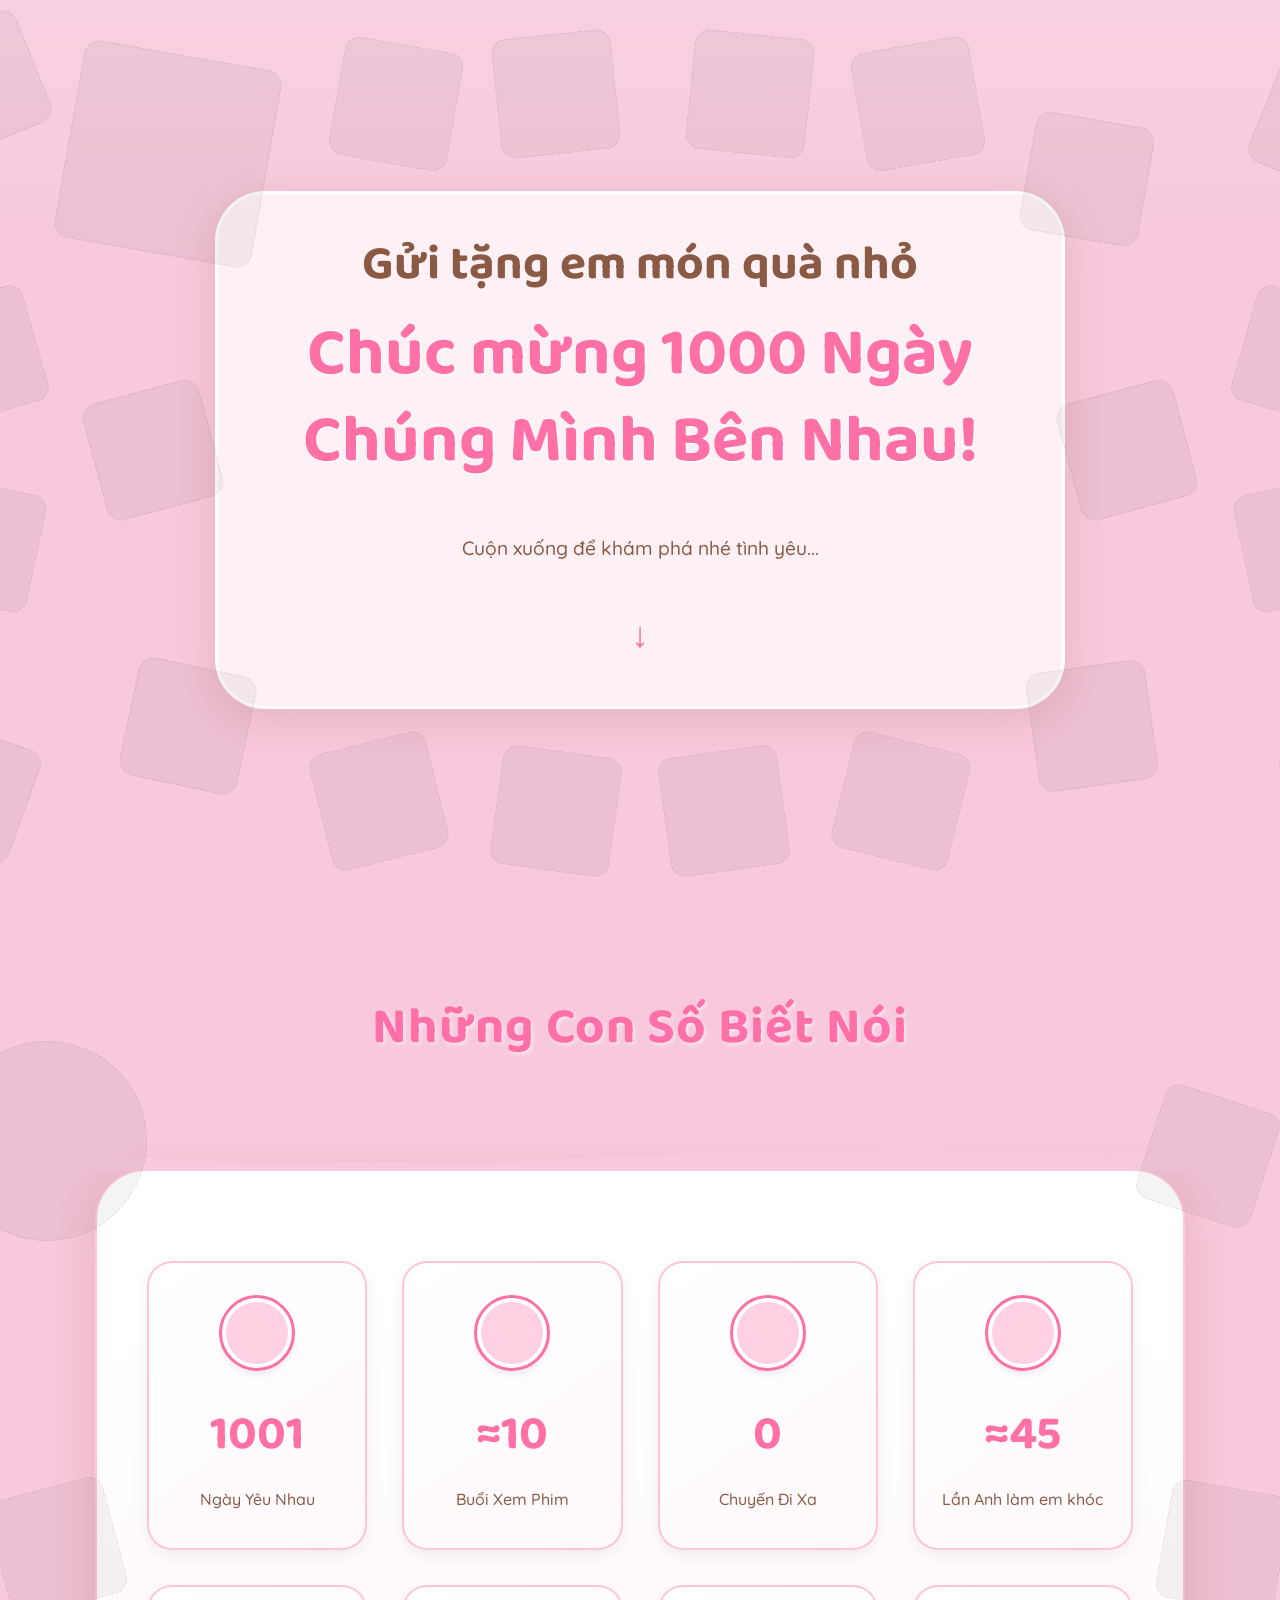
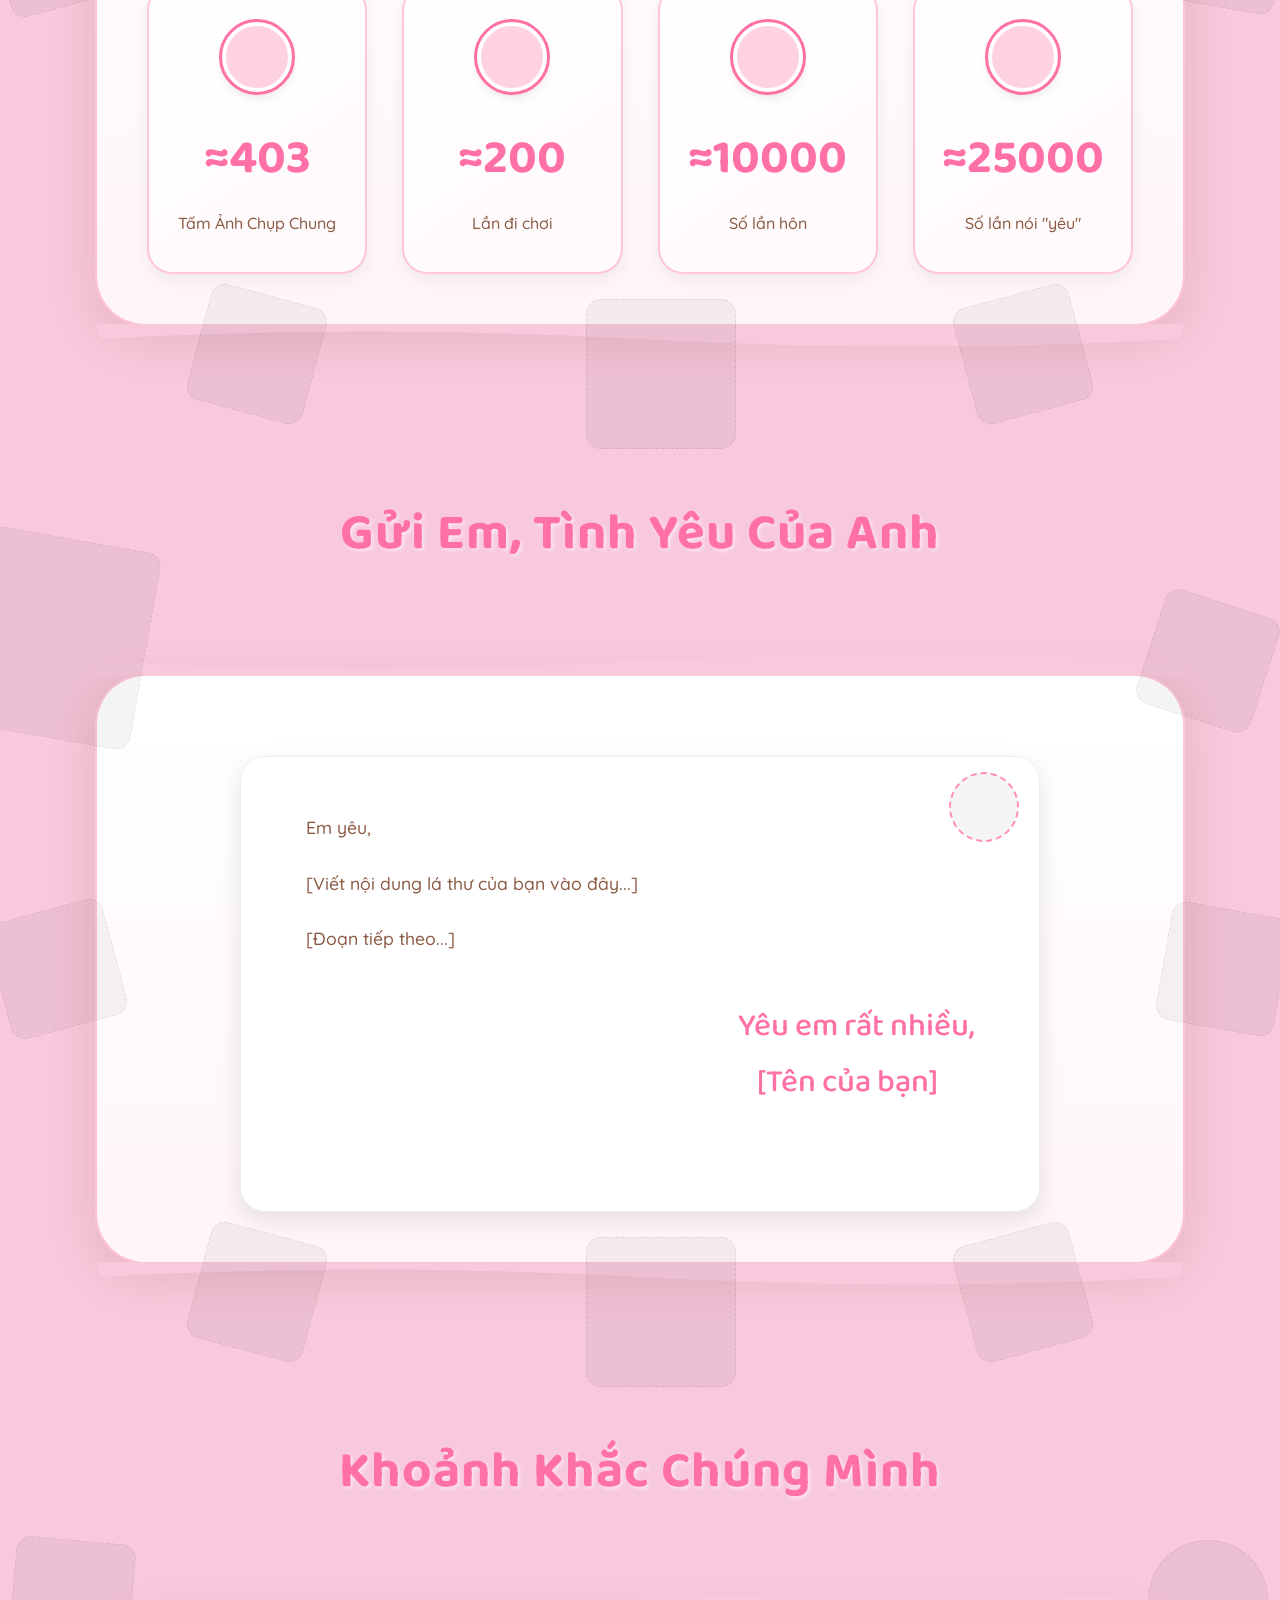
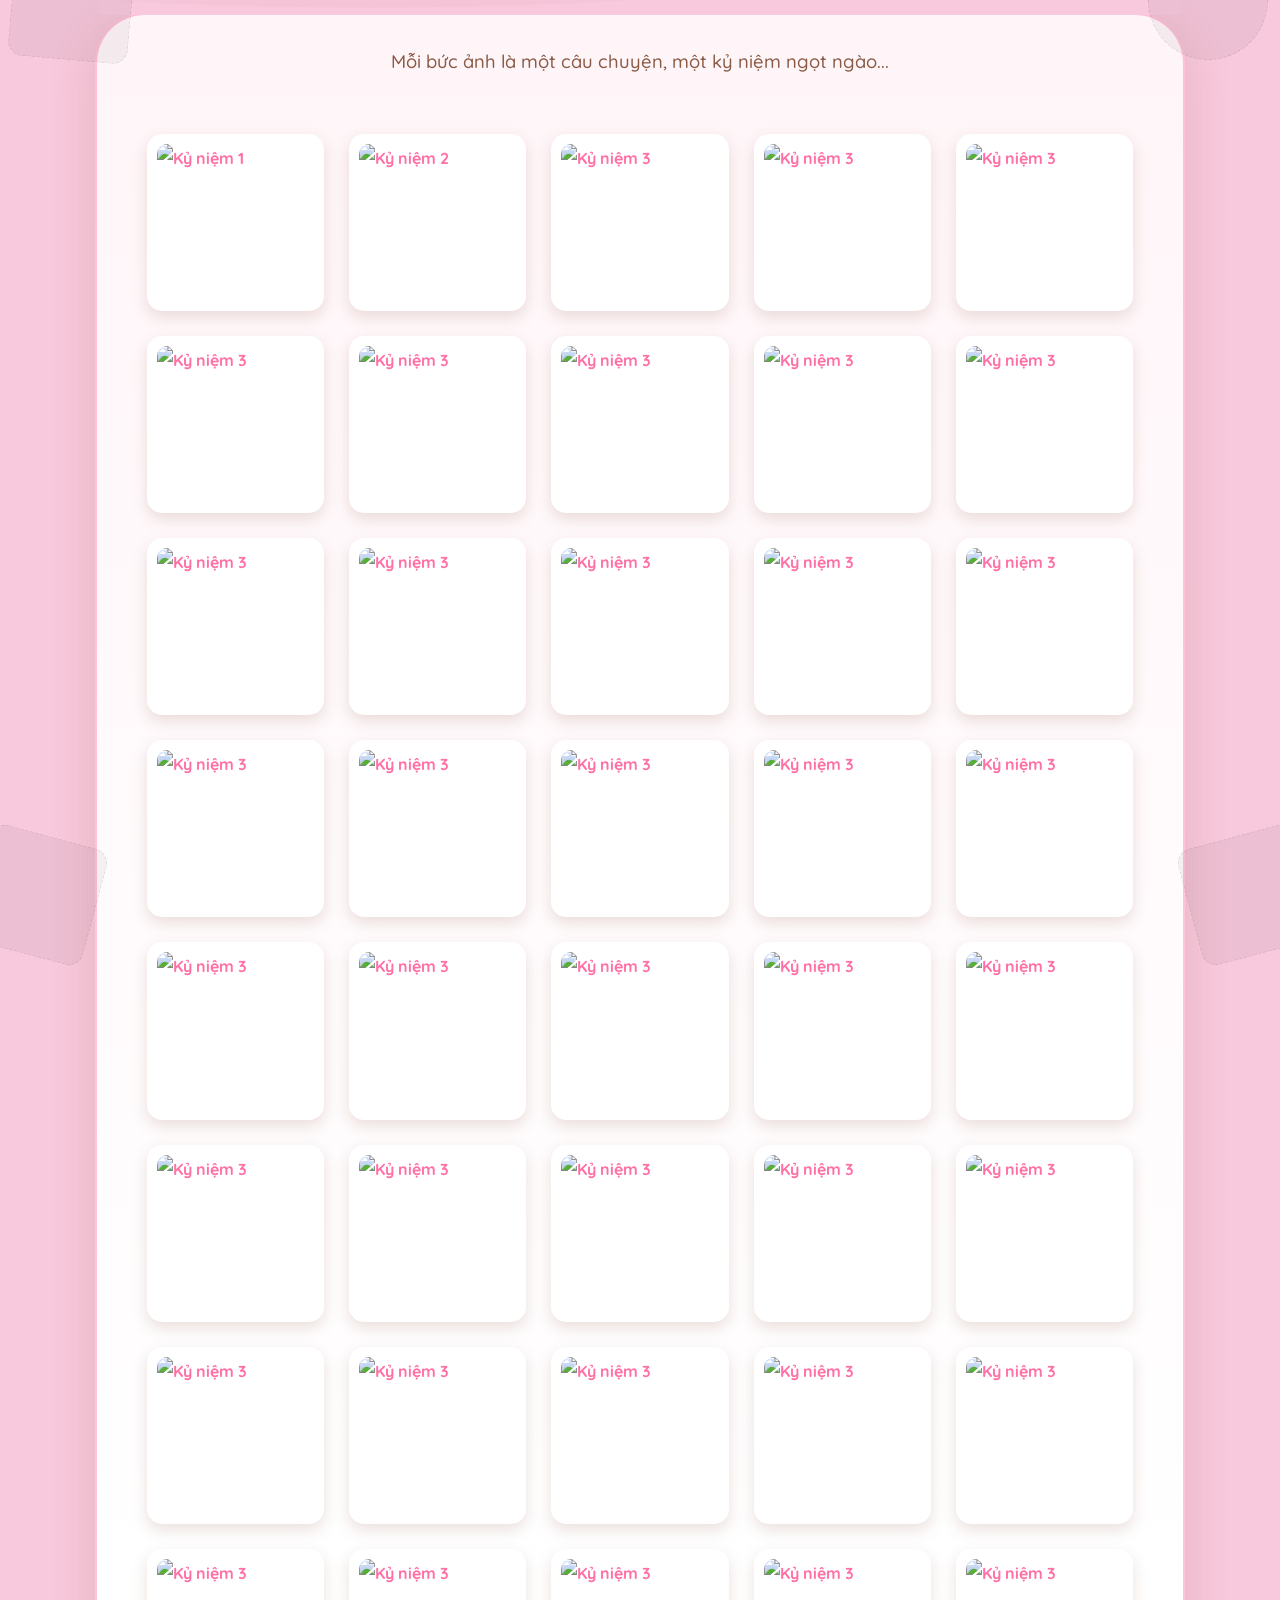
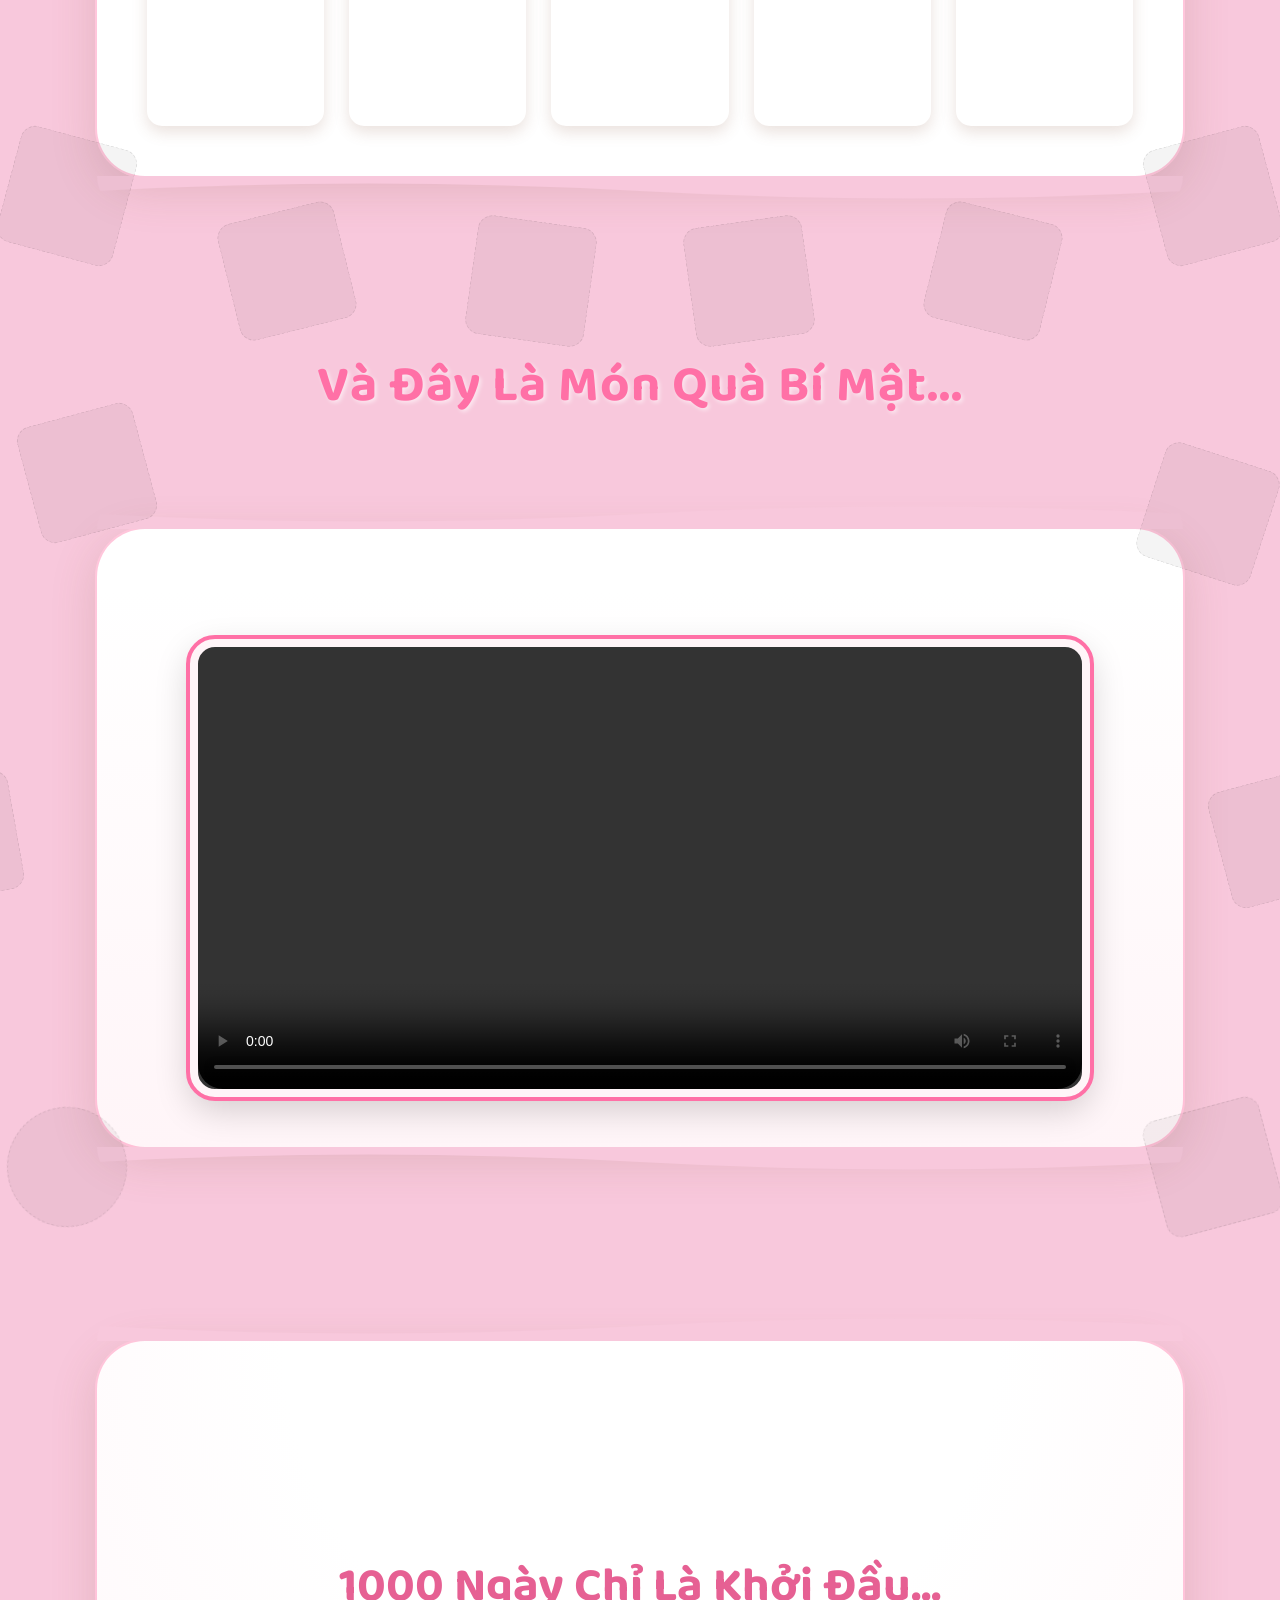
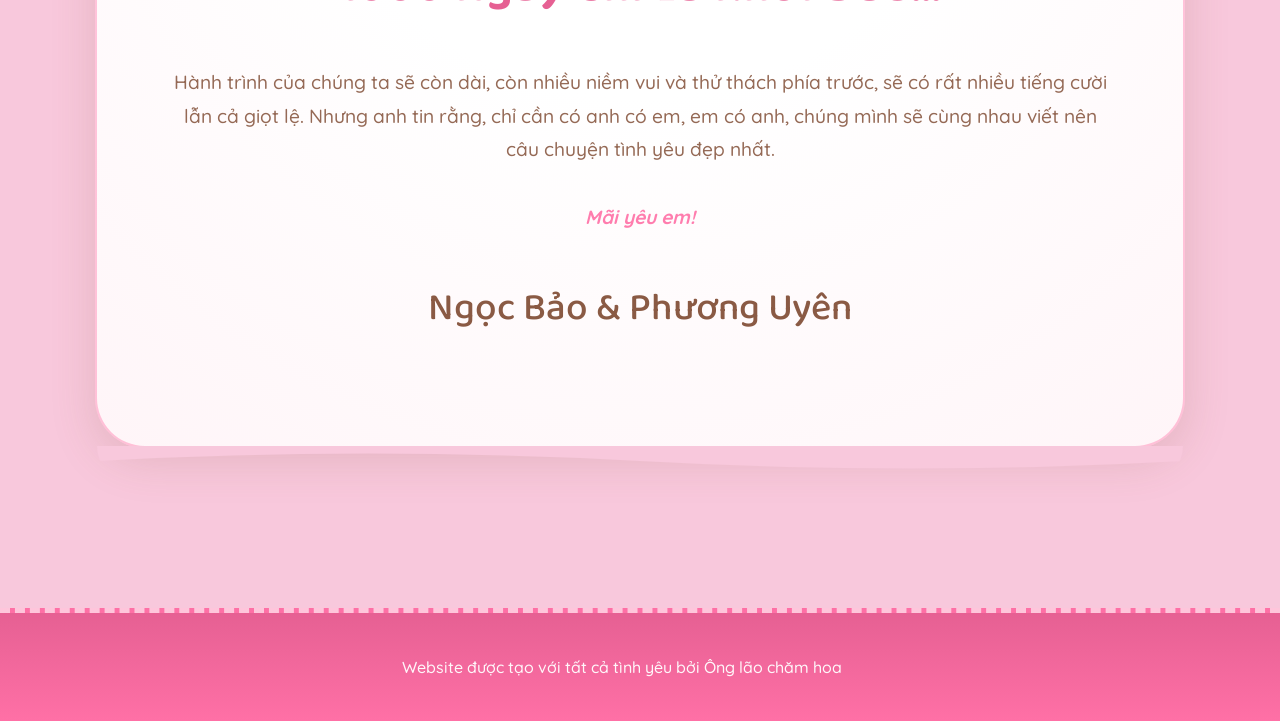
==== main.html @ 775f040a "Initial commit: Add project files for 1000-day website" ====
<!DOCTYPE html>
<html lang="vi">
<head>
    <meta charset="UTF-8">
    <meta name="viewport" content="width=device-width, initial-scale=1.0">
    <meta name="description" content="Hành trình 1000 ngày yêu thương của chúng mình. Những khoảnh khắc đáng nhớ nhất.">
    <title>Hành Trình 1000 Ngày Yêu ❤️ [Tên bạn] & [Tên người yêu]</title> <!-- Thay tên vào -->

    <!-- Link CSS của bạn -->
    <link rel="stylesheet" href="css/style.css">

    <!-- === Thư viện CSS (Giữ nguyên) === -->
    <link href="https://unpkg.com/aos@2.3.1/dist/aos.css" rel="stylesheet">
    <link href="https://cdnjs.cloudflare.com/ajax/libs/lightbox2/2.11.4/css/lightbox.min.css" rel="stylesheet" />
    <!-- Font Awesome nếu cần -->
    <!-- <link rel="stylesheet" href="https://cdnjs.cloudflare.com/ajax/libs/font-awesome/6.5.1/css/all.min.css" /> -->

</head>
<body class="main-content-page"> <!-- Bỏ valentine-theme nếu không dùng nữa -->

    <!-- ===== Section 1: Màn Chào Đón / Hero ===== -->
    <section id="hero" class="hero-section">
        <!-- Không cần .section-content-wrapper ở đây vì hero có style riêng -->
        <div class="container hero-content" data-aos="zoom-in" data-aos-duration="1000">
            <!-- GIỮ NGUYÊN CÁC ẢNH TRANG TRÍ BAN ĐẦU CHO HERO -->
            <div class="deco-item size-lg pos-top-left"></div>     <!-- Ảnh Chiikawa lớn bay (Đã có) -->
            <div class="deco-item size-md pos-top-right"></div>    <!-- Ảnh Hachiware nhỏ vẫy tay (Đã có) -->
            <div class="deco-item size-md pos-bottom-right"></div> <!-- Ảnh Chiikawa nhỏ (Đã có) -->
            <div class="deco-item size-md pos-bottom-left"></div>  <!-- Ảnh Usagi nhỏ (Đã có) -->
            <div class="deco-item size-md pos-mid-left"></div> 
            <div class="deco-item size-md pos-mid-right"></div>     <!-- Ảnh Chiikawa ăn bánh mì (Đã có) -->
             <!-- Bạn có thể thêm cả pos-mid-right nếu muốn ở đây -->
             <!-- <div class="deco-item size-md pos-mid-right"></div> -->

            <!-- *** BỔ SUNG ĐỦ 16 VỊ TRÍ MỚI (`pos-outer-*`) CHO HERO *** -->
            <div class="deco-item size-md pos-outer-tl"></div>
            <div class="deco-item size-md pos-outer-tr"></div>
            <div class="deco-item size-md pos-outer-bl"></div>
            <div class="deco-item size-md pos-outer-br"></div>
            <div class="deco-item size-md pos-outer-top-l"></div>
            <div class="deco-item size-md pos-outer-top-cl"></div>
            <div class="deco-item size-md pos-outer-top-cr"></div>
            <div class="deco-item size-md pos-outer-top-r"></div>
            <div class="deco-item size-md pos-outer-bottom-l"></div>
            <div class="deco-item size-md pos-outer-bottom-cl"></div>
            <div class="deco-item size-md pos-outer-bottom-cr"></div>
            <div class="deco-item size-md pos-outer-bottom-r"></div>
            <div class="deco-item size-md pos-outer-left-t"></div>
            <div class="deco-item size-md pos-outer-left-b"></div>
            <div class="deco-item size-md pos-outer-right-t"></div>
            <div class="deco-item size-md pos-outer-right-b"></div>
            <!-- *** KẾT THÚC BỔ SUNG CHO HERO *** -->

            <!-- Nội dung Hero -->
            <h1 data-aos="fade-down" data-aos-delay="200">Gửi tặng em món quà nhỏ</h1>
            <h2 data-aos="fade-up" data-aos-delay="400">Chúc mừng 1000 Ngày Chúng Mình Bên Nhau!</h2>
            <p data-aos="fade-up" data-aos-delay="600">Cuộn xuống để khám phá nhé tình yêu...</p>
            <div class="scroll-down-indicator" data-aos="fade-up" data-aos-delay="800">
                <span>↓</span>
            </div>
        </div>
    </section>

    <!-- ===== Section 2: Những Con Số Biết Nói ===== -->
    <section id="stats" class="stats-section">
        <div class="container">
            <!-- Tiêu đề section -->
            <h2 class="section-title" data-aos="fade-up">Những Con Số Biết Nói</h2>
            <!-- Wrapper cho nội dung và trang trí -->
            <div class="section-content-wrapper wavy-border-top wavy-border-bottom"> <!-- Thêm viền sóng nếu muốn -->
                <!-- GIỮ NGUYÊN ẢNH TRANG TRÍ BAN ĐẦU CHO STATS -->
                <div class="deco-item size-lg pos-top-left"></div>     <!-- Hachiware tròn (Đã có) -->
                <div class="deco-item size-md pos-top-right"></div>    <!-- Chiikawa trái tim (Đã có) -->
                <div class="deco-item size-md pos-bottom-right"></div> <!-- Momonga (Đã có) -->
                <div class="deco-item size-md pos-bottom-left"></div>  <!-- Usagi Ya-ha (Đã có) -->
                <div class="deco-item size-md pos-mid-right"></div>    <!-- Kurimanjuu (Đã có) -->
                <div class="deco-item size-md pos-mid-left"></div>    <!-- Kurimanjuu (Đã có) -->
                <!-- Bạn có thể thêm cả pos-mid-left nếu muốn ở đây -->
                <!-- <div class="deco-item size-md pos-mid-left"></div> -->

                <!-- BỔ SUNG VỊ TRÍ ĐẶC BIỆT CHO STATS (Như cũ) -->
         
                <div class="deco-item size-md pos-bottom-centerish"></div> <!-- Vị trí giữa cạnh dưới -->
                <!-- KẾT THÚC BỔ SUNG CHO STATS -->

                <!-- Nội dung Grid -->
                <div class="stats-grid">
                    <div class="stat-item" data-aos="zoom-in-up" data-aos-delay="100">
                        <div class="stat-icon"></div> <!-- Thay bằng ảnh icon -->
                        <div class="stat-number" data-target="1000">1001</div>
                        <div class="stat-label">Ngày Yêu Nhau</div>
                    </div>
                    <div class="stat-item" data-aos="zoom-in-up" data-aos-delay="150">
                         <div class="stat-icon"></div>
                        <div class="stat-number" data-target="[Số]">≈10</div>
                        <div class="stat-label">Buổi Xem Phim</div>
                    </div>
                    <div class="stat-item" data-aos="zoom-in-up" data-aos-delay="200">
                         <div class="stat-icon"></div>
                        <div class="stat-number" data-target="[Số]">0</div>
                        <div class="stat-label">Chuyến Đi Xa</div>
                    </div>
                     <div class="stat-item" data-aos="zoom-in-up" data-aos-delay="250">
                         <div class="stat-icon"></div>
                        <div class="stat-number" data-target="[Số]">≈45</div>
                        <div class="stat-label">Lần Anh làm em khóc</div>
                    </div>
                     <div class="stat-item" data-aos="zoom-in-up" data-aos-delay="300">
                         <div class="stat-icon"></div>
                        <div class="stat-number" data-target="[Số]">≈403</div>
                        <div class="stat-label">Tấm Ảnh Chụp Chung</div>
                    </div>
                     <div class="stat-item" data-aos="zoom-in-up" data-aos-delay="350">
                         <div class="stat-icon"></div>
                        <div class="stat-number" data-target="[Số]">≈200</div>
                        <div class="stat-label">Lần đi chơi</div>
                    </div>
                    <div class="stat-item" data-aos="zoom-in-up" data-aos-delay="350">
                        <div class="stat-icon"></div>
                       <div class="stat-number" data-target="[Số]">≈10000</div>
                       <div class="stat-label">Số lần hôn</div>
                   </div>

                   <div class="stat-item" data-aos="zoom-in-up" data-aos-delay="350">
                    <div class="stat-icon"></div>
                   <div class="stat-number" data-target="[Số]">≈25000</div>
                   <div class="stat-label">Số lần nói "yêu"</div>
               </div>
                </div>
            </div>
        </div>
    </section>

    <!-- ===== Section 3: Lá Thư Tình Yêu ===== -->
    <section id="letter" class="letter-section">
         <div class="container">
             <h2 class="section-title" data-aos="fade-up">Gửi Em, Tình Yêu Của Anh</h2>
             <!-- Wrapper cho nội dung thư -->
             <div class="section-content-wrapper wavy-border-top wavy-border-bottom"> <!-- Thêm viền sóng -->
                 <!-- GIỮ NGUYÊN ẢNH TRANG TRÍ BAN ĐẦU CHO LETTER -->
                 <div class="deco-item size-lg pos-top-left"></div>     <!-- Chiikawa cầm thư (Đã có) -->
                 <div class="deco-item size-md pos-top-right"></div>    <!-- Bút chì màu (Đã có) -->
                 <div class="deco-item size-md pos-bottom-right"></div> <!-- Hachiware suy nghĩ (Đã có) -->
                 <div class="deco-item size-md pos-bottom-left"></div>  <!-- Hoa (Đã có) -->

                 <!-- BỔ SUNG VỊ TRÍ ĐẶC BIỆT CHO LETTER (Như cũ) -->
                 <div class="deco-item size-md pos-mid-left"></div>      <!-- Vị trí giữa cạnh trái -->
                 <div class="deco-item size-md pos-mid-right"></div>     <!-- Vị trí giữa cạnh phải -->
                 <div class="deco-item size-md pos-bottom-centerish"></div> <!-- Vị trí giữa cạnh dưới -->
                 <!-- KẾT THÚC BỔ SUNG CHO LETTER -->

                 <!-- Nội dung thư -->
                 <article class="letter-content" data-aos="fade-up" data-aos-delay="200">
                    <!-- Tem thư -->
                    <div class="deco-item size-md deco-letter-stamp"></div> <!-- (Đã có) -->

                    <p>Em yêu,</p>
                    <p>[Viết nội dung lá thư của bạn vào đây...]</p>
                    <p>[Đoạn tiếp theo...]</p>
                    <p class="signature">Yêu em rất nhiều,<br>
                        [Tên của bạn] <span class="letter-signature-heart"></span> <!-- Trái tim nhỏ thay emoji (Đã có) -->
                    </p>
                </article>
            </div>
        </div>
    </section>

    <!-- ===== Section 4: Khoảnh Khắc Chúng Mình (Gallery Ảnh) ===== -->
    <section id="gallery" class="gallery-section">
        <div class="container">
            <h2 class="section-title" data-aos="fade-up">Khoảnh Khắc Chúng Mình</h2>
             <!-- Wrapper cho nội dung gallery -->
            <div class="section-content-wrapper wavy-border-top wavy-border-bottom">
                <!-- GIỮ NGUYÊN ẢNH TRANG TRÍ BAN ĐẦU CHO GALLERY -->
                <div class="deco-item size-md pos-top-left"></div>     <!-- Chiikawa máy ảnh (Đã có) -->
                <div class="deco-item size-md pos-top-right"></div>    <!-- Ngôi sao (Đã có) -->
                <div class="deco-item size-md pos-bottom-right"></div> <!-- Khung ảnh polaroid (Đã có) -->
                <div class="deco-item size-md pos-bottom-left"></div>  <!-- Hachiware chụp ảnh (Đã có) -->
                <div class="deco-item size-md pos-mid-right"></div>    <!-- (Đã có) -->
                <div class="deco-item size-md pos-mid-left"></div>     <!-- Chiikawa thỏ hồng (Đã có) -->
                <!-- Bạn có thể thêm cả size-lg nếu muốn ở đây -->
                <!-- <div class="deco-item size-lg pos-top-left"></div> -->

                <!-- *** BỔ SUNG ĐỦ 16 VỊ TRÍ MỚI (`pos-outer-*`) CHO GALLERY *** -->
                <div class="deco-item size-md pos-outer-tl"></div>
                <div class="deco-item size-md pos-outer-tr"></div>
                <div class="deco-item size-md pos-outer-bl"></div>
                <div class="deco-item size-md pos-outer-br"></div>
                
                <div class="deco-item size-md pos-outer-bottom-l"></div>
                <div class="deco-item size-md pos-outer-bottom-cl"></div>
                <div class="deco-item size-md pos-outer-bottom-cr"></div>
                <div class="deco-item size-md pos-outer-bottom-r"></div>
                <div class="deco-item size-md pos-outer-left-t"></div>
                <div class="deco-item size-md pos-outer-left-b"></div>
                <div class="deco-item size-md pos-outer-right-t"></div>
                <div class="deco-item size-md pos-outer-right-b"></div>
                <!-- *** KẾT THÚC BỔ SUNG CHO GALLERY *** -->

                <p class="gallery-intro" data-aos="fade-up" data-aos-delay="100">Mỗi bức ảnh là một câu chuyện, một kỷ niệm ngọt ngào...</p>
                <div class="photo-grid">
                    <!-- Ảnh 1 -->
                    <div class="photo-item" data-aos="zoom-in-up" data-aos-delay="100">
                        <a href="https://cdn-img.upanhlaylink.com/img/image_20250502a8f9518321001e81a2540f12166affd1.jpg" data-lightbox="our-journey" data-title="[Chú thích ảnh 1]">
                            <img src="https://cdn-img.upanhlaylink.com/img/image_20250502a8f9518321001e81a2540f12166affd1.jpg" alt="Kỷ niệm 1">
                        </a>
                    </div>
                    <!-- Ảnh 2 -->
                    <div class="photo-item" data-aos="zoom-in-up" data-aos-delay="150">
                        <a href="https://cdn-img.upanhlaylink.com/img/image_20250502a1f2b584e9aa8d3960a61f7767ac248d.jpg" data-lightbox="our-journey" data-title="[Chú thích ảnh 2]">
                            <img src="https://cdn-img.upanhlaylink.com/img/image_20250502a1f2b584e9aa8d3960a61f7767ac248d.jpg" alt="Kỷ niệm 2">
                        </a>
                    </div>
                    <!-- 3 -->
                    <div class="photo-item" data-aos="zoom-in-up" data-aos-delay="200">
                        <a href="https://cdn-img.upanhlaylink.com/img/image_20250502be25069119b78976d48a81ca8107ce28.jpg" data-lightbox="our-journey" data-title="[Chú thích ảnh 3]">
                            <img src="https://cdn-img.upanhlaylink.com/img/image_20250502be25069119b78976d48a81ca8107ce28.jpg" alt="Kỷ niệm 3">
                        </a>
                    </div>
                    <!-- 4 -->
                    <div class="photo-item" data-aos="zoom-in-up" data-aos-delay="200">
                        <a href="https://cdn-img.upanhlaylink.com/img/image_20250502df0510d044b2b1e4dd055534de1bba0b.jpg" data-lightbox="our-journey" data-title="[Chú thích ảnh 3]">
                            <img src="https://cdn-img.upanhlaylink.com/img/image_20250502df0510d044b2b1e4dd055534de1bba0b.jpg" alt="Kỷ niệm 3">
                        </a>
                    </div>
                    <!-- 5 -->
                    <div class="photo-item" data-aos="zoom-in-up" data-aos-delay="200">
                        <a href="https://cdn-img.upanhlaylink.com/img/image_202505025a0b6436d4a065a8572b5979ebf2434e.jpg" data-lightbox="our-journey" data-title="[Chú thích ảnh 3]">
                            <img src="https://cdn-img.upanhlaylink.com/img/image_202505025a0b6436d4a065a8572b5979ebf2434e.jpg" alt="Kỷ niệm 3">
                        </a>
                    </div>
                    <!-- 6 -->
                    <div class="photo-item" data-aos="zoom-in-up" data-aos-delay="200">
                        <a href="https://cdn-img.upanhlaylink.com/img/image_20250502bb9abd7cbf10146402f3889e03dcfbd1.jpg" data-lightbox="our-journey" data-title="[Chú thích ảnh 3]">
                            <img src="https://cdn-img.upanhlaylink.com/img/image_20250502bb9abd7cbf10146402f3889e03dcfbd1.jpg" alt="Kỷ niệm 3">
                        </a>
                    </div>
                    <!-- 7 -->
                    <div class="photo-item" data-aos="zoom-in-up" data-aos-delay="200">
                        <a href="https://cdn-img.upanhlaylink.com/img/image_20250502a5ff749ad7aa54322c7ead6038d387c3.jpg" data-lightbox="our-journey" data-title="[Chú thích ảnh 3]">
                            <img src="https://cdn-img.upanhlaylink.com/img/image_20250502a5ff749ad7aa54322c7ead6038d387c3.jpg" alt="Kỷ niệm 3">
                        </a>
                    </div>
                    <!-- 8 -->
                    <div class="photo-item" data-aos="zoom-in-up" data-aos-delay="200">
                        <a href="https://cdn-img.upanhlaylink.com/img/image_20250502e4cd57dbf91e2f303bb93155f982f37a.jpg" data-lightbox="our-journey" data-title="[Chú thích ảnh 3]">
                            <img src="https://cdn-img.upanhlaylink.com/img/image_20250502e4cd57dbf91e2f303bb93155f982f37a.jpg" alt="Kỷ niệm 3">
                        </a>
                    </div>
                    <!-- 9 -->
                    <div class="photo-item" data-aos="zoom-in-up" data-aos-delay="200">
                        <a href="https://cdn-img.upanhlaylink.com/img/image_2025050208752061f01aad48d2ea4274556668c5.jpg" data-lightbox="our-journey" data-title="[Chú thích ảnh 3]">
                            <img src="https://cdn-img.upanhlaylink.com/img/image_2025050208752061f01aad48d2ea4274556668c5.jpg" alt="Kỷ niệm 3">
                        </a>
                    </div>
                    <!-- 10 -->
                    <div class="photo-item" data-aos="zoom-in-up" data-aos-delay="200">
                        <a href="https://cdn-img.upanhlaylink.com/img/image_20250502680b6b2afe2ac685f1428924574c1994.jpg" data-lightbox="our-journey" data-title="[Chú thích ảnh 3]">
                            <img src="https://cdn-img.upanhlaylink.com/img/image_20250502680b6b2afe2ac685f1428924574c1994.jpg" alt="Kỷ niệm 3">
                        </a>
                    </div>
                    <!-- 11 -->
                    <div class="photo-item" data-aos="zoom-in-up" data-aos-delay="200">
                        <a href="https://cdn-img.upanhlaylink.com/img/image_2025050208752061f01aad48d2ea4274556668c5.jpg" data-lightbox="our-journey" data-title="[Chú thích ảnh 3]">
                            <img src="https://cdn-img.upanhlaylink.com/img/image_2025050208752061f01aad48d2ea4274556668c5.jpg" alt="Kỷ niệm 3">
                        </a>
                    </div>
                    <!-- 12 -->
                    <div class="photo-item" data-aos="zoom-in-up" data-aos-delay="200">
                        <a href="https://cdn-img.upanhlaylink.com/img/image_20250502bfa1240e0b3c8636f02e0faa0d619e94.jpg" data-lightbox="our-journey" data-title="[Chú thích ảnh 3]">
                            <img src="https://cdn-img.upanhlaylink.com/img/image_20250502bfa1240e0b3c8636f02e0faa0d619e94.jpg" alt="Kỷ niệm 3">
                        </a>
                    </div>
                    <!-- 13 -->
                    <div class="photo-item" data-aos="zoom-in-up" data-aos-delay="200">
                        <a href="https://cdn-img.upanhlaylink.com/img/image_20250502112ecbfd324aeb556ae83f7cc29887e7.jpg" data-lightbox="our-journey" data-title="[Chú thích ảnh 3]">
                            <img src="https://cdn-img.upanhlaylink.com/img/image_20250502112ecbfd324aeb556ae83f7cc29887e7.jpg" alt="Kỷ niệm 3">
                        </a>
                    </div>
                    <!-- 14 -->
                    <div class="photo-item" data-aos="zoom-in-up" data-aos-delay="200">
                        <a href="https://cdn-img.upanhlaylink.com/img/image_20250502c6ed40ff1be1aeef3e8017290fdb07f0.jpg" data-lightbox="our-journey" data-title="[Chú thích ảnh 3]">
                            <img src="https://cdn-img.upanhlaylink.com/img/image_20250502c6ed40ff1be1aeef3e8017290fdb07f0.jpg" alt="Kỷ niệm 3">
                        </a>
                    </div>
                    <!-- 15 -->
                    <div class="photo-item" data-aos="zoom-in-up" data-aos-delay="200">
                        <a href="https://cdn-img.upanhlaylink.com/img/image_202505023291805a25eef604c7b4a1933d6bc7e0.jpg" data-lightbox="our-journey" data-title="[Chú thích ảnh 3]">
                            <img src="https://cdn-img.upanhlaylink.com/img/image_202505023291805a25eef604c7b4a1933d6bc7e0.jpg" alt="Kỷ niệm 3">
                        </a>
                    </div>
                    <!-- 16 -->
                    <div class="photo-item" data-aos="zoom-in-up" data-aos-delay="200">
                        <a href="https://cdn-img.upanhlaylink.com/img/image_20250502ba0ebab4b73a9924c64bf78da6af12e5.jpg" data-lightbox="our-journey" data-title="[Chú thích ảnh 3]">
                            <img src="https://cdn-img.upanhlaylink.com/img/image_20250502ba0ebab4b73a9924c64bf78da6af12e5.jpg" alt="Kỷ niệm 3">
                        </a>
                    </div>
                    <!-- 17 -->
                    <div class="photo-item" data-aos="zoom-in-up" data-aos-delay="200">
                        <a href="https://cdn-img.upanhlaylink.com/img/image_202505021592d64d15be0b652d31eac46832f06f.jpg" data-lightbox="our-journey" data-title="[Chú thích ảnh 3]">
                            <img src="https://cdn-img.upanhlaylink.com/img/image_202505021592d64d15be0b652d31eac46832f06f.jpg" alt="Kỷ niệm 3">
                        </a>
                    </div>
                    <!-- 18 -->
                    <div class="photo-item" data-aos="zoom-in-up" data-aos-delay="200">
                        <a href="https://cdn-img.upanhlaylink.com/img/image_202505029f30584e6815e8f81009b689b9c64482.jpg" data-lightbox="our-journey" data-title="[Chú thích ảnh 3]">
                            <img src="https://cdn-img.upanhlaylink.com/img/image_202505029f30584e6815e8f81009b689b9c64482.jpg" alt="Kỷ niệm 3">
                        </a>
                    </div>
                    <!-- 19-->
                    <div class="photo-item" data-aos="zoom-in-up" data-aos-delay="200">
                        <a href="https://cdn-img.upanhlaylink.com/img/image_20250502eaceb577ced736196c466cc82350e72a.jpg" data-lightbox="our-journey" data-title="[Chú thích ảnh 3]">
                            <img src="https://cdn-img.upanhlaylink.com/img/image_20250502eaceb577ced736196c466cc82350e72a.jpg" alt="Kỷ niệm 3">
                        </a>
                    </div>
                    <!-- 20 -->
                    <div class="photo-item" data-aos="zoom-in-up" data-aos-delay="200">
                        <a href="https://cdn-img.upanhlaylink.com/img/image_202505029ad3015a709da0280b1192b675297265.jpg" data-lightbox="our-journey" data-title="[Chú thích ảnh 3]">
                            <img src="https://cdn-img.upanhlaylink.com/img/image_202505029ad3015a709da0280b1192b675297265.jpg" alt="Kỷ niệm 3">
                        </a>
                    </div>
                    <!-- 21 -->
                    <div class="photo-item" data-aos="zoom-in-up" data-aos-delay="200">
                        <a href="https://cdn-img.upanhlaylink.com/img/image_2025050246beb4f7ce5c5e271812037aa1a68433.jpg" data-lightbox="our-journey" data-title="[Chú thích ảnh 3]">
                            <img src="https://cdn-img.upanhlaylink.com/img/image_2025050246beb4f7ce5c5e271812037aa1a68433.jpg" alt="Kỷ niệm 3">
                        </a>
                    </div>
                    <!-- 22 -->
                    <div class="photo-item" data-aos="zoom-in-up" data-aos-delay="200">
                        <a href="https://cdn-img.upanhlaylink.com/img/image_20250502d0e35252a3dbf4faf4727c6f02416f4e.jpg" data-lightbox="our-journey" data-title="[Chú thích ảnh 3]">
                            <img src="https://cdn-img.upanhlaylink.com/img/image_20250502d0e35252a3dbf4faf4727c6f02416f4e.jpg" alt="Kỷ niệm 3">
                        </a>
                    </div>
                    <!-- 23 -->
                    <div class="photo-item" data-aos="zoom-in-up" data-aos-delay="200">
                        <a href="https://cdn-img.upanhlaylink.com/img/image_202505022e2a0b655a5bc35c04568b9f9e92bd3d.jpg" data-lightbox="our-journey" data-title="[Chú thích ảnh 3]">
                            <img src="https://cdn-img.upanhlaylink.com/img/image_202505022e2a0b655a5bc35c04568b9f9e92bd3d.jpg" alt="Kỷ niệm 3">
                        </a>
                    </div>
                    <!-- 24 -->
                    <div class="photo-item" data-aos="zoom-in-up" data-aos-delay="200">
                        <a href="https://cdn-img.upanhlaylink.com/img/image_20250502489efdd29c3171cacb8f12d7850d2dae.jpg" data-lightbox="our-journey" data-title="[Chú thích ảnh 3]">
                            <img src="https://cdn-img.upanhlaylink.com/img/image_20250502489efdd29c3171cacb8f12d7850d2dae.jpg" alt="Kỷ niệm 3">
                        </a>
                    </div>
                    <!-- 25 -->
                    <div class="photo-item" data-aos="zoom-in-up" data-aos-delay="200">
                        <a href="https://cdn-img.upanhlaylink.com/img/image_2025050296a61babebf77bc123ef4f43aea7e9da.jpg" data-lightbox="our-journey" data-title="[Chú thích ảnh 3]">
                            <img src="https://cdn-img.upanhlaylink.com/img/image_2025050296a61babebf77bc123ef4f43aea7e9da.jpg" alt="Kỷ niệm 3">
                        </a>
                    </div>
                    <!-- 26-->
                    <div class="photo-item" data-aos="zoom-in-up" data-aos-delay="200">
                        <a href="https://cdn-img.upanhlaylink.com/img/image_202505027d2268dad02d8b47dc7fcbc35af11a5b.jpg" data-lightbox="our-journey" data-title="[Chú thích ảnh 3]">
                            <img src="https://cdn-img.upanhlaylink.com/img/image_202505027d2268dad02d8b47dc7fcbc35af11a5b.jpg" alt="Kỷ niệm 3">
                        </a>
                    </div>
                    <!-- 27 -->
                    <div class="photo-item" data-aos="zoom-in-up" data-aos-delay="200">
                        <a href="https://cdn-img.upanhlaylink.com/img/image_2025050252129e429e0c2e0447ca4858d71f1081.jpg" data-lightbox="our-journey" data-title="[Chú thích ảnh 3]">
                            <img src="https://cdn-img.upanhlaylink.com/img/image_2025050252129e429e0c2e0447ca4858d71f1081.jpg" alt="Kỷ niệm 3">
                        </a>
                    </div>
                    <!-- 28 -->
                    <div class="photo-item" data-aos="zoom-in-up" data-aos-delay="200">
                        <a href="https://cdn-img.upanhlaylink.com/img/image_20250502bfa83f7442c4dd74db3ef05c7249dfba.jpg" data-lightbox="our-journey" data-title="[Chú thích ảnh 3]">
                            <img src="https://cdn-img.upanhlaylink.com/img/image_20250502bfa83f7442c4dd74db3ef05c7249dfba.jpg" alt="Kỷ niệm 3">
                        </a>
                    </div>
                    <!-- 29 -->
                    <div class="photo-item" data-aos="zoom-in-up" data-aos-delay="200">
                        <a href="https://cdn-img.upanhlaylink.com/img/image_202505020817c27161b1737ed2ff7b37977371d8.jpg" data-lightbox="our-journey" data-title="[Chú thích ảnh 3]">
                            <img src="https://cdn-img.upanhlaylink.com/img/image_202505020817c27161b1737ed2ff7b37977371d8.jpg" alt="Kỷ niệm 3">
                        </a>
                    </div>
                    <!-- 30 -->
                    <div class="photo-item" data-aos="zoom-in-up" data-aos-delay="200">
                        <a href="https://cdn-img.upanhlaylink.com/img/image_20250502e8a4a8fd168f8b7d7e5a5d6d30a57264.jpg" data-lightbox="our-journey" data-title="[Chú thích ảnh 3]">
                            <img src="https://cdn-img.upanhlaylink.com/img/image_20250502e8a4a8fd168f8b7d7e5a5d6d30a57264.jpg" alt="Kỷ niệm 3">
                        </a>
                    </div>
                    <!-- 31 -->
                    <div class="photo-item" data-aos="zoom-in-up" data-aos-delay="200">
                        <a href="https://cdn-img.upanhlaylink.com/img/image_202505028040ec1d5b071632028146050fe2da8f.jpg" data-lightbox="our-journey" data-title="[Chú thích ảnh 3]">
                            <img src="https://cdn-img.upanhlaylink.com/img/image_202505028040ec1d5b071632028146050fe2da8f.jpg" alt="Kỷ niệm 3">
                        </a>
                    </div>
                    <!-- 32 -->
                    <div class="photo-item" data-aos="zoom-in-up" data-aos-delay="200">
                        <a href="https://cdn-img.upanhlaylink.com/img/image_20250502b90586fe30a8ddc4659b65ab78c3d269.jpg" data-lightbox="our-journey" data-title="[Chú thích ảnh 3]">
                            <img src="https://cdn-img.upanhlaylink.com/img/image_20250502b90586fe30a8ddc4659b65ab78c3d269.jpg" alt="Kỷ niệm 3">
                        </a>
                    </div>
                    <!-- 33 -->
                    <div class="photo-item" data-aos="zoom-in-up" data-aos-delay="200">
                        <a href="https://cdn-img.upanhlaylink.com/img/image_2025050205e74d7d2d046d9e8c67055a464a1077.jpg" data-lightbox="our-journey" data-title="[Chú thích ảnh 3]">
                            <img src="https://cdn-img.upanhlaylink.com/img/image_2025050205e74d7d2d046d9e8c67055a464a1077.jpg" alt="Kỷ niệm 3">
                        </a>
                    </div>
                    <!-- 34 -->
                    <div class="photo-item" data-aos="zoom-in-up" data-aos-delay="200">
                        <a href="https://cdn-img.upanhlaylink.com/img/image_20250502b075cba909a8816fcf1f5f2b1fefe9b6.jpg" data-lightbox="our-journey" data-title="[Chú thích ảnh 3]">
                            <img src="https://cdn-img.upanhlaylink.com/img/image_20250502b075cba909a8816fcf1f5f2b1fefe9b6.jpg" alt="Kỷ niệm 3">
                        </a>
                    </div>
                    <!-- 35 -->
                    <div class="photo-item" data-aos="zoom-in-up" data-aos-delay="200">
                        <a href="https://cdn-img.upanhlaylink.com/img/image_202505026ffc030d6a3fe8499a1b3a0badacfd68.jpg" data-lightbox="our-journey" data-title="[Chú thích ảnh 3]">
                            <img src="https://cdn-img.upanhlaylink.com/img/image_202505026ffc030d6a3fe8499a1b3a0badacfd68.jpg" alt="Kỷ niệm 3">
                        </a>
                    </div>
                    <!-- 36 -->
                    <div class="photo-item" data-aos="zoom-in-up" data-aos-delay="200">
                        <a href="https://cdn-img.upanhlaylink.com/img/image_20250502c0729ffca05d8cf27706507b691cadab.jpg"our-journey" data-title="[Chú thích ảnh 3]">
                            <img src="https://cdn-img.upanhlaylink.com/img/image_20250502c0729ffca05d8cf27706507b691cadab.jpg" alt="Kỷ niệm 3">
                        </a>
                    </div>
                    <!-- 37 -->
                    <div class="photo-item" data-aos="zoom-in-up" data-aos-delay="200">
                        <a href="https://cdn-img.upanhlaylink.com/img/image_20250502e7932bea7e61473fb8871ca7db50f3d5.jpg" data-lightbox="our-journey" data-title="[Chú thích ảnh 3]">
                            <img src="https://cdn-img.upanhlaylink.com/img/image_20250502e7932bea7e61473fb8871ca7db50f3d5.jpg" alt="Kỷ niệm 3">
                        </a>
                    </div>
                    <!-- 38 -->
                    <div class="photo-item" data-aos="zoom-in-up" data-aos-delay="200">
                        <a href="https://cdn-img.upanhlaylink.com/img/image_2025050291681eed5a24431096f4235794bd3094.jpg" data-lightbox="our-journey" data-title="[Chú thích ảnh 3]">
                            <img src="https://cdn-img.upanhlaylink.com/img/image_2025050291681eed5a24431096f4235794bd3094.jpg" alt="Kỷ niệm 3">
                        </a>
                    </div>
                    <!-- 39 -->
                    <div class="photo-item" data-aos="zoom-in-up" data-aos-delay="200">
                        <a href="https://cdn-img.upanhlaylink.com/img/image_2025050207e45ee767c0e77854916c9ac38d02f1.jpg" data-lightbox="our-journey" data-title="[Chú thích ảnh 3]">
                            <img src="https://cdn-img.upanhlaylink.com/img/image_2025050207e45ee767c0e77854916c9ac38d02f1.jpg" alt="Kỷ niệm 3">
                        </a>
                    </div>
                    <!-- 40 -->
                    <div class="photo-item" data-aos="zoom-in-up" data-aos-delay="200">
                        <a href="https://cdn-img.upanhlaylink.com/img/image_202505020a02edcd993b17530e3687df9c33be54.jpg" data-lightbox="our-journey" data-title="[Chú thích ảnh 3]">
                            <img src="https://cdn-img.upanhlaylink.com/img/image_202505020a02edcd993b17530e3687df9c33be54.jpg" alt="Kỷ niệm 3">
                        </a>
                    </div>
                     
                </div>
            </div>
        </div>
    </section>
                    

    <!-- ===== Section 5: Món Quà Video Đặc Biệt ===== -->
    <section id="video" class="video-section">
        <div class="container">
            <h2 class="section-title" data-aos="fade-up">Và Đây Là Món Quà Bí Mật...</h2>
            <!-- Wrapper cho nội dung video -->
            <div class="section-content-wrapper video-wrapper-outer wavy-border-top wavy-border-bottom"> <!-- Dùng wrapper riêng hoặc chung -->
                <!-- GIỮ NGUYÊN ẢNH TRANG TRÍ BAN ĐẦU CHO VIDEO -->
                <div class="deco-item size-lg pos-top-left"></div>     <!-- Chiikawa xem TV (Đã có) -->
                <div class="deco-item size-md pos-top-right"></div>    <!-- Popcorn (Đã có) -->
                <div class="deco-item size-md pos-bottom-right"></div> <!-- Usagi vẫy tay (Đã có) -->
                <div class="deco-item size-md pos-bottom-left"></div>  <!-- Nút Play (Đã có) -->
                <div class="deco-item size-md pos-mid-left"></div>     <!-- Hachiware ngồi (Đã có) -->
                <div class="deco-item size-md pos-mid-right"></div>    <!-- (Đã có) -->

    
                <!-- KẾT THÚC BỔ SUNG CHO VIDEO *** -->

                <p class="video-intro" data-aos="fade-up" data-aos-delay="100">Anh đã chuẩn bị một điều đặc biệt dành riêng cho em...</p>
                <div class="video-wrapper" data-aos="fade-up" data-aos-delay="200">
                    <video controls preload="metadata" poster="https://i.pinimg.com/736x/bc/09/7c/bc097ca6f53e0906119fa3c8494ce148.jpg">
                           <source src="/videos/IMG_5873.MOV" type="video/mp4">
                         
                        Rất tiếc, trình duyệt của bạn không hỗ trợ phát video này.
                    </video>
                </div>
            </div>
        </div>
    </section>

    <!-- ===== Section 6: Lời Kết & Lời Hứa ===== -->
    <section id="closing" class="closing-section">
        <div class="container">
            <!-- Wrapper cho nội dung cuối -->
            <div class="section-content-wrapper wavy-border-top wavy-border-bottom">
            
                 <!-- <div class="deco-item size-lg pos-top-left"></div> -->

                 <!-- Nội dung Closing -->
                 <div class="closing-content" data-aos="zoom-in" data-aos-delay="100">
                    <div class="big-heart-placeholder"></div> <!-- Ảnh trái tim lớn (Đã có) -->
                    <h2 class="closing-title">1000 Ngày Chỉ Là Khởi Đầu...</h2>
                    <p class="closing-message">Hành trình của chúng ta sẽ còn dài, còn nhiều niềm vui và thử thách phía trước, sẽ có rất nhiều tiếng cười lẫn cả giọt lệ. Nhưng anh tin rằng, chỉ cần có anh có em, em có anh, chúng mình sẽ cùng nhau viết nên câu chuyện tình yêu đẹp nhất.</p>
                    <p class="promise">Mãi yêu em!</p>
                     <p class="final-names">Ngọc Bảo & Phương Uyên</p>
                 </div>
            </div>
        </div>
    </section>

    <!-- ===== Footer ===== -->
    <footer class="main-footer">
        <!-- Thêm class wavy-border-top vào đây nếu muốn nối sóng với section trên -->
        <p>Website được tạo với tất cả tình yêu bởi Ông lão chăm hoa <span class="footer-heart-placeholder"></span></p>
    </footer>

    <!-- ===== Nhúng Các Thư Viện JavaScript (Giữ nguyên) ===== -->
    <script src="https://cdnjs.cloudflare.com/ajax/libs/jquery/3.7.1/jquery.min.js"></script>
    <script src="https://cdnjs.cloudflare.com/ajax/libs/lightbox2/2.11.4/js/lightbox.min.js"></script>
    <script>
        lightbox.option({ 'resizeDuration': 200, 'wrapAround': true, 'showImageNumberLabel': false })
    </script>
    <script src="https://unpkg.com/aos@2.3.1/dist/aos.js"></script>
    <script>
        AOS.init({ duration: 800, once: false, offset: 100, easing: 'ease-in-out' });
    </script>
    <!-- CountUp.js nếu cần -->
    <!-- <script src="..."></script> -->
    <!-- File JS riêng cho main nếu cần -->
    <!-- <script src="js/main-script.js"></script> -->

</body>
</html>
---- css/style.css ----
/* =============================================== */
/*             STYLE.CSS - PHIÊN BẢN MỚI         */
/* =============================================== */

/* --- Import Fonts (Vietnamese Supported) --- */
@import url('https://fonts.googleapis.com/css2?family=Baloo+2:wght@400;700&family=Quicksand:wght@400;500;700&display=swap');

/* --- Biến Màu và Thiết Lập Toàn Cục --- */
:root {
    /* === Bảng màu Cute (Đậm đà, đa dạng) === */
    --cute-bg-pink: #f8c8dc;        /* Hồng nền chính */
    --cute-content-cream: #fff5f8;    /* Kem/Trắng hồng nhạt cho nội dung */
    --cute-accent-brown: #8a5a44;     /* Nâu ấm */
    --cute-accent-pink: #ff70a6;     /* Hồng nhấn mạnh - Tươi */
    --cute-darker-pink: #e66093;    /* Hồng đậm hơn */
    --cute-soft-pink: #ffd1e3;       /* Hồng rất nhạt (dùng cho gradient/chi tiết) */
    --cute-gradient-start: #ffd6e5;   /* Màu gradient 1 */
    --cute-gradient-end: #ffacbf;     /* Màu gradient 2 */
    --cute-text-dark: var(--cute-accent-brown);
    --cute-text-light: #ffffff;
    --cute-shadow-color: rgba(138, 90, 68, 0.18); /* Bóng đổ nâu đậm hơn chút */
    --cute-border-color: rgba(255, 112, 166, 0.4); /* Viền hồng rõ hơn */
    --placeholder-bg: rgba(0, 0, 0, 0.05); /* Màu nền cho placeholder ảnh */
    --placeholder-border: rgba(0, 0, 0, 0.1); /* Màu viền cho placeholder ảnh */

    /* === Fonts === */
    --font-heading: 'Baloo 2', cursive;
    --font-body: 'Quicksand', sans-serif;

    /* === Khác === */
    --base-padding: 80px;           /* Tăng padding section */
    --content-padding: 50px;        /* Padding lớn hơn cho vùng nội dung */
    --container-width: 1140px;      /* Tăng nhẹ container */
    --border-radius-soft: 25px;     /* Bo tròn mềm mại hơn */
    --border-radius-rounder: 50px;    /* Bo tròn nhiều hơn */
    --transition-cute: 0.4s cubic-bezier(0.25, 0.8, 0.25, 1); /* Transition mượt hơn */
}

/* --- Reset & Cơ bản --- */
*, *::before, *::after { box-sizing: border-box; margin: 0; padding: 0; }
html { scroll-behavior: smooth; font-size: 16px; }

body {
    font-family: var(--font-body);
    color: var(--cute-text-dark);
    line-height: 1.75; /* Thoáng hơn */
    background-color: var(--cute-bg-pink);
    background-image: url('../images/decorations/subtle-pattern.png'); /* Thay pattern của bạn */
    background-repeat: repeat;
    background-attachment: fixed;
    overflow-x: hidden; /* QUAN TRỌNG: Cần thiết khi đẩy deco ra ngoài */
}

h1, h2, h3, h4, h5, h6 {
    font-family: var(--font-heading);
    font-weight: 700;
    line-height: 1.3;
    color: var(--cute-accent-brown);
    margin-bottom: 0.8em;
}

h2.section-title {
    font-size: 3.2rem; /* Tăng cỡ chữ */
    margin-bottom: 1.8em; /* Tăng khoảng cách dưới */
    text-align: center; /* LUÔN CĂN GIỮA */
    width: 100%;
    position: relative;
    padding: 15px 0;
    color: var(--cute-accent-pink);
    text-shadow: 2px 2px 4px rgba(255, 255, 255, 0.6); /* Bóng đổ sáng rõ hơn */
    letter-spacing: 1px;
}

p { margin-bottom: 1.4em; font-weight: 500; }
a { color: var(--cute-accent-pink); text-decoration: none; font-weight: 700; transition: color var(--transition-cute); }
a:hover { color: var(--cute-darker-pink); }
img, video { max-width: 100%; height: auto; display: block; border-radius: calc(var(--border-radius-soft) / 2); /* Bo góc nhẹ mặc định */}

/* --- Container Chung --- */
.container { width: 100%; max-width: var(--container-width); margin: 0 auto; padding: 0 25px; }

/* --- Vùng Nội Dung Chính Bên Trong Section --- */
/* Lưu ý: Wrapper này thường được đặt bên trong .container của section */
.section-content-wrapper {
    background: linear-gradient(180deg, #fff 10%, var(--cute-content-cream) 100%); /* Gradient nền kem */
    padding: var(--content-padding);
    border-radius: var(--border-radius-rounder);
    box-shadow: 0 12px 45px var(--cute-shadow-color); /* Bóng đổ rõ hơn */
    position: relative; /* QUAN TRỌNG: Để định vị .deco-item bên trong nó */
    margin-top: 30px;
    border: 2px solid var(--cute-border-color); /* Viền hồng rõ hơn */
    /* Thêm viền trang trí bên trong nếu muốn */
    /* outline: 3px dashed var(--cute-soft-pink); */
    /* outline-offset: -10px; */
    /* Thêm một chút padding để nội dung không bị ảnh chạm vào nếu ảnh lấn vào quá nhiều */
    /* padding: calc(var(--content-padding) + 20px); */
}

/* --- Viền Sóng Trang Trí --- */
/* Áp dụng class này vào .section-content-wrapper nếu muốn có viền */
.section-content-wrapper.wavy-border-top::before {
    content: ''; position: absolute; top: 0; left: 0; right: 0; height: 35px; /* Cao hơn */
    background-image: url("data:image/svg+xml,%3Csvg xmlns='http://www.w3.org/2000/svg' viewBox='0 0 100 35' preserveAspectRatio='none'%3E%3Cpath d='M0,20 Q25,35 50,20 T100,20 L100,35 L0,35 Z' fill='%23f8c8dc'/%3E%3C/svg%3E"); /* --cute-bg-pink */
    background-repeat: repeat-x; z-index: 1; /* Nằm trên wrapper nhưng dưới deco-item */
    transform: translateY(-100%); /* Đẩy lên trên */
    border-radius: var(--border-radius-rounder) var(--border-radius-rounder) 0 0; /* Bo góc theo parent */
    pointer-events: none; /* Cho phép click xuyên qua */
}
.section-content-wrapper.wavy-border-bottom::after {
    content: ''; position: absolute; bottom: 0; left: 0; right: 0; height: 35px;
    background-image: url("data:image/svg+xml,%3Csvg xmlns='http://www.w3.org/2000/svg' viewBox='0 0 100 35' preserveAspectRatio='none'%3E%3Cpath d='M0,15 Q25,0 50,15 T100,15 L100,0 L0,0 Z' fill='%23f8c8dc'/%3E%3C/svg%3E"); /* --cute-bg-pink */
    background-repeat: repeat-x; z-index: 1;
    transform: translateY(100%); /* Đẩy xuống dưới */
    border-radius: 0 0 var(--border-radius-rounder) var(--border-radius-rounder);
    pointer-events: none;
}

/* =============================================== */
/*   ẢNH TRANG TRÍ (DECO ITEMS) - ĐÃ CẬP NHẬT V4   */
/* =============================================== */

/* --- Ảnh Trang Trí Section (Base Style) --- */
.deco-item {
    position: absolute;
    z-index: 10; /* Nằm trên viền sóng và các nội dung khác */
    background-size: contain;
    background-repeat: no-repeat;
    background-position: center;
    transition: transform 0.6s var(--transition-cute), opacity 0.4s ease;
    pointer-events: none; /* Mặc định không tương tác */
    /* Placeholder mặc định - Bạn sẽ thay bằng background-image */
    background-color: var(--placeholder-bg);
    border: 1px dashed var(--placeholder-border);
    border-radius: 15px; /* Bo góc nhẹ cho placeholder */
    opacity: 0.9; /* Hơi mờ khi là placeholder */
}
/* Hiệu ứng khi hover vào section chứa ảnh trang trí (tùy chọn) */
/* .section-content-wrapper:hover .deco-item { */
    /* transform: scale(1.05) rotate(3deg); */
/* } */

/* --- Vị Trí & Kích Thước Ảnh Trang Trí --- */
/* Lưu ý: Vị trí là tương đối so với .section-content-wrapper */

/* === Kích Thước Lớn (~240px) === */
.deco-item.size-lg { width: 200px; height: 200px; }

/* Giá trị âm RẤT LỚN -> đẩy ảnh ra RẤT XA viền */
.deco-item.pos-top-left {
    top: -140px;   /* Tăng mạnh độ âm */
    left: -150px;  /* Tăng mạnh độ âm */
    transform: rotate(10deg); /* Tăng góc xoay nhẹ */
}
.deco-item.pos-top-right {
    top: -140px;
    right: -150px;
    transform: rotate(15deg);
}
.deco-item.pos-bottom-left {
    bottom: -150px; /* Tăng mạnh độ âm */
    left: -150px;   /* Tăng mạnh độ âm */
    transform: rotate(12deg);
}
.deco-item.pos-bottom-right {
    bottom: -150px;
    right: -150px;
    transform: rotate(-12deg);
}

/* === Kích Thước Vừa (~100px) === */
.deco-item.size-md { width: 120px; height: 120px; }

/* Vị trí góc cho size vừa - Giá trị âm LỚN HƠN */
.deco-item.size-md.pos-top-left {
    top: -75px;   /* Tăng mạnh độ âm */
    left: -85px;  /* Tăng mạnh độ âm */
    transform: rotate(10deg);
}
.deco-item.size-md.pos-top-right {
    top: -75px;
    right: -85px;
    transform: rotate(18deg);
}
.deco-item.size-md.pos-bottom-left {
    bottom: -80px; /* Tăng mạnh độ âm */
    left: -90px;  /* Tăng mạnh độ âm */
    transform: rotate(15deg);
}
.deco-item.size-md.pos-bottom-right {
    bottom: -80px;
    right: -90px;
    transform: rotate(-15deg);
}

/* Vị trí đặc biệt cho size vừa - Giá trị âm LỚN HƠN */
.deco-item.size-md.pos-mid-left {
    top: 50%;
    left: -200px; /* Tăng mạnh độ âm */
    transform: translateY(-50%) rotate(-10deg);
}
.deco-item.size-md.pos-mid-right {
    top: 50%;
    right: -100px; /* Tăng mạnh độ âm */
    transform: translateY(-50%) rotate(10deg);
}
.deco-item.size-md.pos-top-centerish {
    top: -85px; /* Tăng mạnh độ âm */
    left: 50%;
    transform: translateX(-50%) rotate(7deg);
}
.deco-item.size-md.pos-bottom-centerish {
    bottom: -85px; /* Tăng mạnh độ âm */
    left: 50%;
    transform: translateX(-50%) rotate(-7deg);
}
/* ====================================================== */
/*   BỔ SUNG: 16 VỊ TRÍ MỚI - XA TRUNG TÂM, SÁT VIỀN     */
/*   Áp dụng cho .deco-item.size-md (120x120px)         */
/*   Thêm vào sau các khai báo vị trí đã có             */
/* ====================================================== */

/* --- Góc Rất Xa (Far Corners) --- */
/* Đẩy ra xa hơn nữa so với các vị trí góc hiện có */
.deco-item.size-md.pos-outer-tl {
    top: -170px;    /* Âm nhiều hơn */
    left: -300px;   /* Âm nhiều hơn */
    transform: rotate(-22deg); /* Xoay khác đi */
}
.deco-item.size-md.pos-outer-tr {
    top: -130px;
    right: -320px;
    transform: rotate(22deg);
}
.deco-item.size-md.pos-outer-bl {
    bottom: -145px;
    left: -310px;
    transform: rotate(20deg);
}
.deco-item.size-md.pos-outer-br {
    bottom: -145px;
    right: -350px;
    transform: rotate(-20deg);
}

/* --- Dọc Theo Cạnh Trên Xa (Far Top Edge) --- */
/* Sử dụng % để phân bố dọc cạnh trên, với offset âm lớn */
.deco-item.size-md.pos-outer-top-l { /* Lệch trái */
    top: -150px; /* Rất xa lên trên */
    left: 14%;   /* Vị trí % từ trái */
    transform: rotate(10deg);
}
.deco-item.size-md.pos-outer-top-cl { /* Gần trung tâm trái */
    top: -160px;
    left: 40%;
    transform: translateX(-50%) rotate(-6deg); /* Dùng transform để căn tương đối */
}
.deco-item.size-md.pos-outer-top-cr { /* Gần trung tâm phải */
    top: -160px;
    right: 37%; /* Hoặc left: 65% */
    transform: translateX(50%) rotate(6deg);
}
.deco-item.size-md.pos-outer-top-r { /* Lệch phải */
    top: -150px;
    right: 10%; /* Vị trí % từ phải */
    transform: rotate(-10deg);
}

/* --- Dọc Theo Cạnh Dưới Xa (Far Bottom Edge) --- */
/* Tương tự cạnh trên nhưng ở dưới */
.deco-item.size-md.pos-outer-bottom-l {
    bottom: -155px; /* Rất xa xuống dưới */
    left: 12%;
    transform: rotate(-14deg);
}
.deco-item.size-md.pos-outer-bottom-cl {
    bottom: -165px;
    left: 40%;
    transform: translateX(-50%) rotate(8deg);
}
.deco-item.size-md.pos-outer-bottom-cr {
    bottom: -165px;
    right: 40%;
    transform: translateX(50%) rotate(-8deg);
}
.deco-item.size-md.pos-outer-bottom-r {
    bottom: -155px;
    right: 12%;
    transform: rotate(14deg);
}

/* --- Dọc Theo Cạnh Trái Xa (Far Left Edge) --- */
/* Sử dụng % top/bottom và offset âm lớn cho left */
.deco-item.size-md.pos-outer-left-t { /* Gần góc trên */
    top: 20%; /* Vị trí % từ trên */
    left: -300px; /* Rất xa sang trái */
    transform: rotate(-16deg);
}
.deco-item.size-md.pos-outer-left-b { /* Gần góc dưới */
    bottom: 20%; /* Vị trí % từ dưới */
    left: -300px;
    transform: rotate(12deg);
}

/* --- Dọc Theo Cạnh Phải Xa (Far Right Edge) --- */
/* Tương tự cạnh trái */
.deco-item.size-md.pos-outer-right-t {
    top: 20%;
    right: -300px; /* Rất xa sang phải */
    transform: rotate(16deg);
}
.deco-item.size-md.pos-outer-right-b {
    bottom: 20%;
    right: -300px;
    transform: rotate(-12deg);
}


/* --- Cách Sử Dụng Trong HTML --- */
/* (Không thay đổi) */
/* <div class="section-content-wrapper wavy-border-top wavy-border-bottom">
       Nội dung section...

       <div class="deco-item size-lg pos-top-left" style="background-image: url('../images/decorations/your-large-image-tl.png');"></div>
       <div class="deco-item size-md pos-bottom-right" style="background-image: url('../images/decorations/your-medium-image-br.png');"></div>
       <div class="deco-item size-md pos-mid-left" style="background-image: url('../images/decorations/your-medium-image-ml.png');"></div>
   </div>
*/

/* =============================================== */
/*   CSS TIẾP THEO (Giữ nguyên từ đây)           */
/* =============================================== */

/* --- Responsive --- */
/* (Giữ nguyên phần responsive bạn đã cung cấp, nó đã được điều chỉnh cho cấu trúc mới) */
/* LƯU Ý: Với việc đẩy ảnh ra xa như vậy, bạn CẦN kiểm tra kỹ responsive
   và có thể sẽ cần điều chỉnh lại các giá trị âm trong @media query
   để chúng không bị đẩy ra quá xa hoặc ẩn đi quá sớm trên màn hình nhỏ hơn */
/* ... (Giữ nguyên) ... */

/* =============================================== */
/*   CSS TIẾP THEO (Giữ nguyên từ đây)           */
/* =============================================== */

/* --- Định nghĩa HÌNH ẢNH cho TỪNG SECTION --- */
/* ... (Phần này giữ nguyên như bạn đã cung cấp trước đó) ... */

/* =============================================== */
/*   CSS TIẾP THEO - ĐÃ ĐỒNG BỘ & CHÈN ẢNH       */
/* =============================================== */

/* --- Định nghĩa HÌNH ẢNH cho TỪNG SECTION --- */
/* Sử dụng hệ thống class: .deco-item .size-[lg/md] .pos-[...] */

/* --- Section Hero Decorations --- */
#hero .hero-content .deco-item.size-lg.pos-top-left { background-image: url('https://cdn-img.upanhlaylink.com/img/image_20250502d587be331a4f11262be00d9a589352bf.jpg'); } /* Chiikawa lớn đang bay */
#hero .hero-content .deco-item.size-md.pos-top-right { background-image: url('https://cdn-img.upanhlaylink.com/img/image_202505022b1fc761bff1a8afa230c2022e38b62a.jpg'); transform: rotate(10deg) scaleX(-1);} /* Hachiware nhỏ vẫy tay, lật ngược */
#hero .hero-content .deco-item.size-md.pos-bottom-right { background-image: url('https://cdn-img.upanhlaylink.com/img/image_20250502a951570d1fd4cd0e8c74de37a63c3442.jpg'); transform: rotate(-8deg);} /* Chiikawa nhỏ */
#hero .hero-content .deco-item.size-md.pos-bottom-left { background-image: url('https://cdn-img.upanhlaylink.com/img/image_2025050280676470846ccd3d65d6bd524248ce24.jpg'); transform: rotate(12deg);} /* Usagi nhỏ */
#hero .hero-content .deco-item.size-md.pos-mid-left { width: 120px; height: 120px; background-image: url('https://cdn-img.upanhlaylink.com/img/image_202505025164b50c2691734c37e37dc56ab98ba3.jpg'); transform: translateY(-50%) rotate(-15deg); left: -125px;} /* Chiikawa ăn bánh mì (ghi đè vị trí) */
#hero .hero-content .deco-item.size-md.pos-mid-right { width: 120px; height: 120px; background-image: url('https://cdn-img.upanhlaylink.com/img/image_2025050300399490e26d962b3d01a0f773f66dee.jpg'); transform: translateY(-50%) rotate(-15deg); right: -125px;} /* Chiikawa ăn bánh mì (ghi đè vị trí) */
/* Nếu có pos-mid-right cho hero: */
/* #hero .hero-content .deco-item.size-md.pos-mid-right { background-image: url('...'); } */

/* --- Ảnh cho 16 vị trí MỚI của Hero --- */
#hero .hero-content .deco-item.size-md.pos-outer-tl { background-image: url('https://cdn-img.upanhlaylink.com/img/image_2025050389f0a1e0abcdf95a0cc020bbf64ef4bd.jpg'); } /* Thay URL */
#hero .hero-content .deco-item.size-md.pos-outer-tr { background-image: url('https://cdn-img.upanhlaylink.com/img/image_20250503eb4c73689e14dc5165c8e28b6f6d9c76.jpg'); } /* Thay URL */
#hero .hero-content .deco-item.size-md.pos-outer-bl { background-image: url('https://cdn-img.upanhlaylink.com/img/image_20250503d8f686b6d98175400b93e126f9346eed.jpg'); } /* Thay URL */
#hero .hero-content .deco-item.size-md.pos-outer-br { background-image: url('https://cdn-img.upanhlaylink.com/img/image_20250503b10d95e456ce94075dbfd6bd3411ebe8.jpg'); } /* Thay URL */
#hero .hero-content .deco-item.size-md.pos-outer-top-l { background-image: url('https://cdn-img.upanhlaylink.com/img/image_20250503c66148c0d83f72c76e7c652d029cbb36.jpg'); } /* Thay URL */
#hero .hero-content .deco-item.size-md.pos-outer-top-cl { background-image: url('https://cdn-img.upanhlaylink.com/img/image_202505033374f75ab2affa5fdc3618f90b882e07.jpg'); } /* Thay URL */
#hero .hero-content .deco-item.size-md.pos-outer-top-cr { background-image: url('https://cdn-img.upanhlaylink.com/img/image_20250503e02606aa752a183e2a5f785b36208503.jpg'); } /* Thay URL */
#hero .hero-content .deco-item.size-md.pos-outer-top-r { background-image: url('https://cdn-img.upanhlaylink.com/img/image_20250503b684a0ef61ec337322ab6431928bafa6.jpg'); } /* Thay URL */
#hero .hero-content .deco-item.size-md.pos-outer-bottom-l { background-image: url('https://cdn-img.upanhlaylink.com/img/image_2025050373317c370a9b7322acea343c7253e1f7.jpg'); } /* Thay URL */
#hero .hero-content .deco-item.size-md.pos-outer-bottom-cl { background-image: url('https://cdn-img.upanhlaylink.com/img/image_20250503b10d95e456ce94075dbfd6bd3411ebe8.jpg'); } /* Thay URL */
#hero .hero-content .deco-item.size-md.pos-outer-bottom-cr { background-image: url('https://cdn-img.upanhlaylink.com/img/image_20250503755a050124305da850e1e6c0ab154cf2.jpg'); } /* Thay URL */
#hero .hero-content .deco-item.size-md.pos-outer-bottom-r { background-image: url('https://cdn-img.upanhlaylink.com/img/image_20250503fdf3cea59b447188668146aee751a82b.jpg'); } /* Thay URL */
#hero .hero-content .deco-item.size-md.pos-outer-left-t { background-image: url('https://cdn-img.upanhlaylink.com/img/image_20250503fa70fe4c859617013bc6f268f10b4ed5.jpg'); } /* Thay URL */
#hero .hero-content .deco-item.size-md.pos-outer-left-b { background-image: url('https://cdn-img.upanhlaylink.com/img/image_20250503694fb7994388e263f7a62005f061bfae.jpg'); } /* Thay URL */
#hero .hero-content .deco-item.size-md.pos-outer-right-t { background-image: url('https://cdn-img.upanhlaylink.com/img/image_202505034d2895fe1d58b812946fb52efd3bc174.jpg'); } /* https://cdn-img.upanhlaylink.com/img/image_202505034d2895fe1d58b812946fb52efd3bc174.jpg */
#hero .hero-content .deco-item.size-md.pos-outer-right-b { background-image: url('https://cdn-img.upanhlaylink.com/img/image_202505039999744a460184c56239bc0f0ff0e03c.jpg'); } /* Thay URL */


/* --- Section Stats Decorations --- */
#stats .section-content-wrapper .deco-item.size-lg.pos-top-left { background-image: url('https://cdn-img.upanhlaylink.com/img/image_20250502eef5691b700bcefa8d831d918b4c46c6.jpg'); border-radius: 50%; transform:translateY(05%); right:20px } /* Hachiware tròn */
#stats .section-content-wrapper .deco-item.size-md.pos-top-right { background-image: url('https://cdn-img.upanhlaylink.com/img/image_2025050249b227e363a9d04f3c5d09c912a1f8af.jpg');} /* Chiikawa trái tim */
#stats .section-content-wrapper .deco-item.size-md.pos-bottom-right { background-image: url('https://cdn-img.upanhlaylink.com/img/image_202505024105ddbbc99267627d8e63145a938305.jpg');transform: translateY(-50%) rotate(-15deg); bottom: -150px; ; right: 100px;} /* Momonga */
#stats .section-content-wrapper .deco-item.size-md.pos-bottom-left { background-image: url('https://cdn-img.upanhlaylink.com/img/image_20250502d587be331a4f11262be00d9a589352bf.jpg');transform: translateY(-50%) rotate(15deg); bottom: -150px;left: 100px;} /* Usagi Ya-ha */
#stats .section-content-wrapper .deco-item.size-md.pos-mid-right { background-image: url('https://cdn-img.upanhlaylink.com/img/image_2025050216ccf68fea446defbe1841f29539f7f5.jpg');} /* Kurimanjuu */
#stats .section-content-wrapper .deco-item.size-md.pos-mid-left { background-image: url('https://cdn-img.upanhlaylink.com/img/image_2025050339f42d442a924e55ef64854f25e24c34.jpg');transform: translateY(-50%) rotate(-15deg); bottom: -150px;left: -100px} /* Kurimanjuu */
/* Ảnh cho vị trí bổ sung */
#stats .section-content-wrapper .deco-item.size-md.pos-top-centerish { background-image: url('...'); } /* Thay URL */
#stats .section-content-wrapper .deco-item.size-md.pos-bottom-centerish { background-image: url('https://cdn-img.upanhlaylink.com/img/image_202505031801a924eb216c2ca0ae2ca98bf73551.jpg');transform: translateY(-50%) rotate(0deg); width: 150px; height: 150px ; bottom: -200px; ; left: 45%; } /* Thay URL */
/* #stats .section-content-wrapper .deco-item.size-md.pos-mid-left { background-image: url('...'); } */ /* Nếu có */


/* --- Section Letter Decorations --- */
#letter .section-content-wrapper .deco-item.size-lg.pos-top-left { background-image: url('https://cdn-img.upanhlaylink.com/img/image_202505023506489a428acdf661e5b94d3bca9450.jpg'); } /* Chiikawa cầm thư */
#letter .section-content-wrapper .deco-item.size-md.pos-top-right { background-image: url('https://cdn-img.upanhlaylink.com/img/image_202505021c648afdb3ee276bb4b912012d2b8f60.jpg'); } /* Bút chì màu */
#letter .section-content-wrapper .deco-item.size-md.pos-bottom-right { background-image: url('https://cdn-img.upanhlaylink.com/img/image_20250502e49d2e0bbd114459d5d5744efe13def2.jpg');transform: translateY(-50%) rotate(-15deg); bottom: -150px; ; right: 100px; } /* Hachiware suy nghĩ */
#letter .section-content-wrapper .deco-item.size-md.pos-bottom-left { background-image: url('https://cdn-img.upanhlaylink.com/img/image_20250502e2a7be8ff6d3b5df684295e9f066b716.jpg'); transform: translateY(-50%) rotate(15deg); bottom: -150px;left: 100px;} /* Hoa */
/* Ảnh cho vị trí bổ sung */
#letter .section-content-wrapper .deco-item.size-md.pos-mid-left { background-image: url('https://cdn-img.upanhlaylink.com/img/image_20250503e80eb00018b08313153a23f04ff1cd20.jpg'); transform: translateY(-50%) rotate(-15deg); bottom: -150px;left: -100px} /* Thay URL */
#letter .section-content-wrapper .deco-item.size-md.pos-mid-right { background-image: url('https://cdn-img.upanhlaylink.com/img/image_2025050342c6a2d5b31eda0de58298ade429eceb.jpg'); } /* Thay URL */
#letter .section-content-wrapper .deco-item.size-md.pos-bottom-centerish { background-image: url('https://cdn-img.upanhlaylink.com/img/image_20250503e418ceccf1e00c51654b05b5c97cefc2.jpg'); ;transform: translateY(-50%) rotate(0deg); width: 150px; height: 150px ; bottom: -200px; ; left: 45%;} /* Thay URL */

/* Tem thư (CSS bạn cung cấp đã có ảnh) */
/* Lưu ý quan trọng: Trong HTML, thẻ div cho tem thư phải có cả 3 class: deco-item size-md deco-letter-stamp */
#letter .letter-content .deco-item.deco-letter-stamp {
    width: 70px; height: 70px; top: 15px; right: 20px; transform: rotate(12deg); opacity: 0.8;
    background-image: url('https://cdn-img.upanhlaylink.com/img/image_2025050275a528a13690b29a7065f89ce7c8bbbc.jpg'); /* Hachiware tròn tem */
    border-radius: 50%; border: 2px dashed var(--cute-accent-pink); pointer-events: none;
    position: absolute; /* Đảm bảo là absolute để top/right hoạt động */
    z-index: 11; /* Nằm trên nội dung thư một chút */
}


/* --- Section Gallery Decorations --- */
#gallery .section-content-wrapper .deco-item.size-md.pos-top-left { background-image: url('https://cdn-img.upanhlaylink.com/img/image_202505021bc3c2b213fc0a0cb4b1bfa031ad920b.jpg'); transform: translateY(0%) rotate(5deg);} /* Chiikawa máy ảnh (ghi đè transform) */
#gallery .section-content-wrapper .deco-item.size-md.pos-top-right { background-image: url('https://cdn-img.upanhlaylink.com/img/image_2025050221b59f4c768f5d073fb24d2cc1ad79ec.jpg'); border-radius: 50%; } /* Ngôi sao */
#gallery .section-content-wrapper .deco-item.size-md.pos-bottom-right { background-image: url('https://cdn-img.upanhlaylink.com/img/image_20250502a6ab6a212b5457cb6080b266643b6601.jpg'); } /* Khung ảnh polaroid */
#gallery .section-content-wrapper .deco-item.size-md.pos-bottom-left { background-image: url('https://cdn-img.upanhlaylink.com/img/image_2025050222efd758b8cbfa6d327463ab20e67218.jpg'); } /* Hachiware chụp ảnh */
#gallery .section-content-wrapper .deco-item.size-md.pos-mid-right { background-image: url('https://cdn-img.upanhlaylink.com/img/image_202505024338190d91d324d09e62cb875ddfd08c.jpg'); transform: translateY(-50%) rotate(-15deg); right: -125px; } /* Thỏ hồng (ghi đè transform và right) */
#gallery .section-content-wrapper .deco-item.size-md.pos-mid-left { background-image: url('https://cdn-img.upanhlaylink.com/img/image_202505024338190d91d324d09e62cb875ddfd08c.jpg'); transform: translateY(-50%) rotate(15deg) scaleX(-1); left: -120px; } /* Thỏ hồng lật ngược (ghi đè transform và left) */
/* Ảnh cho size-lg nếu có */
/* #gallery .section-content-wrapper .deco-item.size-lg.pos-top-left { background-image: url('...'); } */

/* --- Ảnh cho 16 vị trí MỚI của Gallery --- */
#gallery .section-content-wrapper .deco-item.size-md.pos-outer-tl { background-image: url('https://cdn-img.upanhlaylink.com/img/image_20250503f664e5dfb434170f1df562ed754d983c.jpg'); } /* Thay URL */
#gallery .section-content-wrapper .deco-item.size-md.pos-outer-tr { background-image: url('https://cdn-img.upanhlaylink.com/img/image_202505039fa3e0523421571d5d0a4c99057f449a.jpg'); } /* Thay URL */
#gallery .section-content-wrapper .deco-item.size-md.pos-outer-bl { background-image: url('https://cdn-img.upanhlaylink.com/img/image_2025050398c3329215aa2999f347367bc8e2f1bd.jpg'); } /* Thay URL */
#gallery .section-content-wrapper .deco-item.size-md.pos-outer-br { background-image: url('https://cdn-img.upanhlaylink.com/img/image_2025050358303ee52545a2a754e63c02dff9fa65.jpg'); } /* Thay URL */
#gallery .section-content-wrapper .deco-item.size-md.pos-outer-top-l { background-image: url('https://cdn-img.upanhlaylink.com/img/image_20250503ea42a5804c044ebc8334050ff8a10690.jpg'); } /* Thay URL */
#gallery .section-content-wrapper .deco-item.size-md.pos-outer-top-cl { background-image: url('https://cdn-img.upanhlaylink.com/img/image_202505033e7c85948a422620c28ca11af64a8be0.jpg'); } /* Thay URL */
#gallery .section-content-wrapper .deco-item.size-md.pos-outer-top-cr { background-image: url('https://cdn-img.upanhlaylink.com/img/image_2025050340f5a1c6769154f47154a3eacf4aaef6.jpg'); } /* Thay URL */
#gallery .section-content-wrapper .deco-item.size-md.pos-outer-top-r { background-image: url('https://cdn-img.upanhlaylink.com/img/image_20250503ef53f7faacc63af2d8a617b47b2d7ded.jpg'); } /* Thay URL */
#gallery .section-content-wrapper .deco-item.size-md.pos-outer-bottom-l { background-image: url('https://cdn-img.upanhlaylink.com/img/image_202505030dc1f2f0f540a91d2f19440c64dab153.jpg'); } /* Thay URL */
#gallery .section-content-wrapper .deco-item.size-md.pos-outer-bottom-cl { background-image: url('https://cdn-img.upanhlaylink.com/img/image_202505033dd6d73ffcd78c83a73e107134f8adc7.jpg'); } /* Thay URL */
#gallery .section-content-wrapper .deco-item.size-md.pos-outer-bottom-cr { background-image: url('https://cdn-img.upanhlaylink.com/img/image_20250503a0e14d92818ada464ed375d55f2f6836.jpg'); } /* Thay URL */
#gallery .section-content-wrapper .deco-item.size-md.pos-outer-bottom-r { background-image: url('https://cdn-img.upanhlaylink.com/img/image_20250503e33c2ea2c57d1871fcb82d5b72166f4a.jpg'); } /* Thay URL */
#gallery .section-content-wrapper .deco-item.size-md.pos-outer-left-t { background-image: url('https://cdn-img.upanhlaylink.com/img/image_20250503cea481f2e0bc932e9d3c992751cd122d.jpg'); } /* Thay URL */
#gallery .section-content-wrapper .deco-item.size-md.pos-outer-left-b { background-image: url('https://cdn-img.upanhlaylink.com/img/image_202505037f77009b5ced4bb14a1d6d417fdb77d2.jpg'); } /* Thay URL */
#gallery .section-content-wrapper .deco-item.size-md.pos-outer-right-t { background-image: url('https://cdn-img.upanhlaylink.com/img/image_20250503a960ccc9a34de70c8966133b94ea4920.jpg'); } /* Thay URL */
#gallery .section-content-wrapper .deco-item.size-md.pos-outer-right-b { background-image: url('https://cdn-img.upanhlaylink.com/img/image_202505035fadb079bbf2e767586883659d45c247.jpg'); } /* Thay URL */


/* --- Section Video Decorations --- */
#video .section-content-wrapper .deco-item.size-lg.pos-top-left { background-image: url('https://cdn-img.upanhlaylink.com/img/image_20250502e042994d77827dbd5c413480747b7824.jpg');transform: translateY(20%) rotate(-15deg); width: 120px; height: 120px; left: -70px; } /* Chiikawa xem TV */
#video .section-content-wrapper .deco-item.size-md.pos-top-right { background-image: url('https://cdn-img.upanhlaylink.com/img/image_20250502993cc1192ba53ed5c1c60cdc50973bf8.jpg'); } /* Popcorn */
#video .section-content-wrapper .deco-item.size-md.pos-bottom-right { background-image: url('https://cdn-img.upanhlaylink.com/img/image_202505026aebeca50bd1cbd106cb139a3eab3ca4.jpg'); } /* Usagi vẫy tay */
#video .section-content-wrapper .deco-item.size-md.pos-bottom-left { background-image: url('https://cdn-img.upanhlaylink.com/img/image_202505023a19b0a7b2f0d62a564a5888b4a13d80.jpg'); border-radius: 50%; } /* Nút Play */
#video .section-content-wrapper .deco-item.size-md.pos-mid-left { background-image: url('https://cdn-img.upanhlaylink.com/img/image_202505025cd8508b2a5ddcd5621882810de01bc2.jpg'); } /* Hachiware ngồi */
#video .section-content-wrapper .deco-item.size-md.pos-mid-right { background-image: url('https://cdn-img.upanhlaylink.com/img/image_202505025cd8508b2a5ddcd5621882810de01bc2.jpg'); transform: translateY(-50%) rotate(-15deg) scaleX(-1); right: -155px; } /* Hachiware ngồi lật ngược (ghi đè transform và right) */
/* Ảnh cho vị trí bổ sung */
#video .section-content-wrapper .deco-item.size-md.pos-top-centerish { background-image: url('...'); } /* Thay URL */
#video .section-content-wrapper .deco-item.size-md.pos-bottom-centerish { background-image: url('...'); } /* Thay URL */


/* --- Section Closing Decorations --- */
/* --- Section Closing Decorations --- */
/* Thêm vào #closing .section-content-wrapper */

/* === Trang Đăng Nhập (index.html) === */
body.login-page {
    display: flex; justify-content: center; align-items: center; min-height: 100vh; padding: 30px;
    background: linear-gradient(145deg, var(--cute-gradient-start) 0%, var(--cute-gradient-end) 100%);
}
.login-container {
    background-color: var(--cute-content-cream); padding: 45px 55px; border-radius: var(--border-radius-rounder);
    box-shadow: 0 15px 50px var(--cute-shadow-color); text-align: center; max-width: 500px; width: 100%; position: relative;
    border: 5px dotted var(--cute-accent-pink); outline: 6px solid var(--cute-content-cream); outline-offset: -11px;
}
/* Login Decorations - Sử dụng class riêng nhưng kế thừa .deco-item nếu có trong HTML */
.login-container .deco-item.deco-login-1 {
    width: 90px; height: 90px; top: -45px; left: -40px; transform: rotate(-20deg);
    background-image: url('https://cdn-img.upanhlaylink.com/img/image_20250502757ba8b3ce83043143063d8353bef1da.jpg'); /* Chiikawa cầm chìa khóa */
}
.login-container .deco-item.deco-login-2 {
    width: 80px; height: 80px; bottom: -40px; right: -35px; transform: rotate(15deg);
    background-image: url('https://cdn-img.upanhlaylink.com/img/image_20250502870ba5affd95980ebbae64c37f6894f3.jpg'); /* Ngôi sao */
}
/* Style các element login khác */
.login-title { font-size: 3rem; color: var(--cute-accent-pink); margin-bottom: 15px; }
.anniversary-info { font-size: 1.05rem; color: var(--cute-text-dark); margin-bottom: 35px; font-weight: 500; }
.anniversary-info p { margin-bottom: 8px; }
.login-form .form-instruction { font-size: 1.15rem; margin-bottom: 20px; color: var(--cute-text-dark); font-weight: 700; }
.login-form .form-group { margin-bottom: 25px; text-align: left; }
.login-form .form-label { display: block; font-weight: 700; margin-bottom: 10px; font-size: 1rem; color: var(--cute-accent-brown); }
.login-form .form-input {
    width: 100%; padding: 15px 20px; border: 2px solid var(--cute-border-color); border-radius: var(--border-radius-soft);
    font-family: var(--font-body); font-size: 1.05rem; font-weight: 500; color: var(--cute-text-dark); background-color: #fff; transition: all var(--transition-cute);
}
.login-form .form-input:focus { outline: none; border-color: var(--cute-accent-pink); box-shadow: 0 0 0 4px rgba(255, 112, 166, 0.25); background-color: #fff9fb; }
.login-form .form-input::placeholder { color: #b8afa8; font-weight: 400; }
.login-form .submit-button {
    background: linear-gradient(to right, var(--cute-accent-pink), var(--cute-darker-pink)); color: var(--cute-text-light); font-family: var(--font-heading);
    font-size: 1.5rem; font-weight: 700; border: none; padding: 15px 40px; border-radius: var(--border-radius-rounder); cursor: pointer;
    transition: all var(--transition-cute); box-shadow: 0 6px 18px rgba(255, 112, 166, 0.45); display: inline-block; margin-top: 20px;
}
.login-form .submit-button:hover { transform: translateY(-5px) scale(1.04); box-shadow: 0 10px 25px rgba(255, 112, 166, 0.6); }
.login-form .submit-button:active { transform: translateY(-2px) scale(0.97); }
.login-form .error-message { color: #c00; font-size: 0.95rem; font-weight: 700; margin-top: 20px; }
.login-form .error-message.apply-shake { animation: shakeAnimation 0.4s ease-in-out; }
@keyframes shakeAnimation { 0%, 100% { transform: translateX(0); } 25% { transform: translateX(-5px); } 50% { transform: translateX(5px); } 75% { transform: translateX(-5px); } }

/* === Trang Nội Dung (main.html) === */
section { padding-top: var(--base-padding); padding-bottom: var(--base-padding); position: relative; }

/* --- Section Hero (`#hero`) --- */
#hero {
    min-height: 100vh; display: flex; align-items: center; justify-content: center; text-align: center; position: relative;
    color: var(--cute-text-dark); padding: 50px 20px;
    background: linear-gradient(180deg, rgba(255,255,255,0.15) 0%, rgba(255,255,255,0) 30%), var(--cute-bg-pink);
}
.hero-content {
    background-color: rgba(255, 248, 250, 0.85);
    padding: 40px 50px; border-radius: var(--border-radius-rounder); backdrop-filter: blur(10px);
    border: 3px solid rgba(255, 255, 255, 0.8); box-shadow: 0 10px 40px var(--cute-shadow-color); max-width: 850px; position: relative; /* Để chứa deco-item */
}
/* Nhớ thêm các <div class="deco-item size-... pos-..."> vào trong .hero-content trong HTML */
.hero-content h1 { font-size: 3rem; color: var(--cute-accent-brown); margin-bottom: 0.3em; }
.hero-content h2 { font-size: 4.2rem; color: var(--cute-accent-pink); margin-bottom: 0.7em; text-shadow: 1px 1px 2px #fff; }
.hero-content p { font-size: 1.2rem; color: var(--cute-text-dark); margin-bottom: 2em; font-weight: 500; }
.scroll-down-indicator { margin-top: 20px; font-size: 2.2rem; color: var(--cute-accent-pink); animation: bounceCute 2.2s infinite ease-in-out; }
@keyframes bounceCute { 0%, 100% { transform: translateY(0); opacity: 1; } 50% { transform: translateY(-15px); opacity: 0.6; } }

/* --- Section Stats (`#stats`) --- */
/* Áp dụng .section-content-wrapper cho phần nội dung của #stats */
#stats .section-content-wrapper {
    background: linear-gradient(to bottom, #fff 20%, var(--cute-content-cream) 100%);
    /* Thêm class wavy-border... nếu muốn */
}
/* Nhớ thêm các <div class="deco-item size-... pos-..."> vào trong #stats .section-content-wrapper trong HTML */
.stats-grid { display: grid; grid-template-columns: repeat(auto-fit, minmax(200px, 1fr)); gap: 35px; max-width: 1000px; margin: 40px auto 0; }
.stat-item {
    background: linear-gradient(145deg, #ffffff, #fff9fb);
    padding: 35px 20px; text-align: center; border-radius: var(--border-radius-soft);
    border: 2px solid var(--cute-border-color); transition: all var(--transition-cute); position: relative;
    box-shadow: 0 6px 18px rgba(0,0,0,0.06);
}
.stat-item:hover {
    transform: translateY(-10px) scale(1.04); border-color: var(--cute-accent-pink);
    box-shadow: 0 10px 30px var(--cute-shadow-color); background: var(--cute-content-cream);
}
.stat-icon {
    width: 70px; height: 70px; margin: 0 auto 25px; background-color: var(--cute-soft-pink);
    border-radius: 50%; border: 4px solid #fff; outline: 3px solid var(--cute-accent-pink);
    box-shadow: 0 5px 10px rgba(0,0,0,0.1); display: flex; align-items: center; justify-content: center;
    background-size: 70%; background-repeat: no-repeat; background-position: center;
    /* Ví dụ: background-image cho icon đầu tiên (bạn sẽ cần thêm ID hoặc class riêng nếu muốn icon khác nhau) */
    /* background-image: url('...'); */
}
.stat-number { font-size: 3rem; font-weight: 700; color: var(--cute-accent-pink); margin-bottom: 8px; font-family: var(--font-heading); }
.stat-label { font-size: 1rem; color: var(--cute-text-dark); font-weight: 500; }

/* --- Section Letter (`#letter`) --- */
/* Áp dụng .section-content-wrapper cho phần nội dung của #letter */
#letter .section-content-wrapper {
    padding-top: calc(var(--content-padding) + 30px);
    /* Thêm class wavy-border... nếu muốn */
}
/* Nhớ thêm các <div class="deco-item size-... pos-..."> vào trong #letter .section-content-wrapper trong HTML */
.letter-content {
    background-color: #fff; padding: 55px 65px; border-radius: var(--border-radius-soft);
    box-shadow: 0 8px 25px rgba(0,0,0,0.1); max-width: 800px; margin: 0 auto;
    font-size: 1.1rem; color: var(--cute-text-dark); border: 1px solid #eee; position: relative; /* Để chứa tem */
    /* background-image: url('../images/decorations/paper-texture.png'); */
}
/* Tem thư đã được định nghĩa ảnh ở trên */
/* Nhớ thêm <div class="deco-item size-md deco-letter-stamp"></div> vào trong .letter-content */
.letter-content p:first-child { margin-top: 0; }
.letter-content .signature { text-align: right; margin-top: 45px; font-family: var(--font-heading); font-size: 2rem; color: var(--cute-accent-pink); }
.letter-signature-heart {
    display: inline-block; width: 25px; height: 22px; margin-left: 5px; vertical-align: middle;
    background-image: url('https://i.pinimg.com/originals/14/3e/0b/143e0b259ac9e7896d55c7e82593ff59.png'); /* Trái tim nhỏ */
    background-size: contain; background-repeat: no-repeat; background-position: center;
}

/* --- Section Gallery (`#gallery`) --- */
/* Áp dụng .section-content-wrapper */
#gallery .section-content-wrapper {
    background: linear-gradient(to top, #fff 10%, var(--cute-content-cream) 100%);
    /* Thêm class wavy-border... nếu muốn */
}
/* Nhớ thêm các <div class="deco-item size-... pos-..."> vào trong #gallery .section-content-wrapper trong HTML */
.gallery-intro { text-align: center; max-width: 650px; margin: -1em auto 3em; color: var(--cute-text-dark); font-size: 1.15rem; }
.photo-grid { display: grid; grid-template-columns: repeat(auto-fill, minmax(150px, 1fr)); gap: 25px; }
.photo-item {
    border-radius: 15px; overflow: hidden; position: relative;
    box-shadow: 0 6px 15px var(--cute-shadow-color); transition: all var(--transition-cute);
    border: 5px solid #fff; background-color: #fff; padding: 5px;
}
.photo-item:hover { transform: scale(1.07) rotate(2deg); box-shadow: 0 10px 25px var(--cute-shadow-color); border-color: var(--cute-soft-pink); outline: 2px solid var(--cute-accent-pink); }
.photo-item a { display: block; }
.photo-item img { width: 100%; aspect-ratio: 1 / 1; object-fit: cover; border-radius: 10px; }

/* --- Section Video (`#video`) --- */
/* Trong file style.css */

/* Style cho container chứa video */
.video-wrapper {
    /* === THAY ĐỔI CHÍNH === */
    max-width: 450px; /* <-- ĐẶT CHIỀU RỘNG TỐI ĐA BẠN MUỐN CHO VIDEO DỌC */
    max-height: 1600px ;
                     /* Ví dụ: 360px, 400px, 320px, 50%... */
    margin-left: auto;   /* Căn giữa container */
    margin-right: auto;  /* Căn giữa container */
    /* Bỏ các thuộc tính padding-bottom, height: 0 nếu bạn đã thêm cho iframe trước đó */
    /* padding-bottom: 56.25%; */ /* XÓA hoặc GHI CHÚ */
    /* height: 0; */ /* XÓA hoặc GHI CHÚ */

    /* === Styling tùy chọn === */
    border-radius: var(--border-radius-soft); /* Bo góc mềm mại */
    box-shadow: 0 8px 25px var(--cute-shadow-color); /* Thêm bóng đổ */
    overflow: hidden; /* Đảm bảo video bên trong cũng bo góc */
    background: #f0f0f0; /* Màu nền nhẹ trong khi chờ tải */
}

/* Style cho chính thẻ <video> bên trong .video-wrapper */
.video-wrapper video {
    display: block; /* Loại bỏ khoảng trống thừa có thể có bên dưới */
    width: 100%;    /* Quan trọng: Video sẽ luôn chiếm 100% chiều rộng của .video-wrapper */
    height: auto;   /* Quan trọng: Chiều cao sẽ tự điều chỉnh để giữ đúng tỷ lệ khung hình dọc */
    border-radius: inherit; /* Bo góc theo container */
}
    /* Thêm class wavy-border... nếu muốn */
/* Nhớ thêm các <div class="deco-item size-... pos-..."> vào trong #video .section-content-wrapper trong HTML */
.video-intro { text-align: center; max-width: 650px; margin: -1em auto 2.5em; color: var(--cute-text-dark); font-size: 1.15rem; }
.video-wrapper {
    max-width: 900px; margin: 0 auto; border-radius: var(--border-radius-soft); overflow: hidden;
    box-shadow: 0 12px 35px rgba(0,0,0,0.18); border: 8px solid var(--cute-content-cream);
    outline: 4px solid var(--cute-accent-pink); position: relative; background-color: #333;
}

/* --- Section Closing (`#closing`) --- */
/* Áp dụng .section-content-wrapper */
#closing .section-content-wrapper {
    text-align: center;
    background: radial-gradient(circle at top center, #fff 40%, var(--cute-content-cream) 100%);
    /* Thêm class wavy-border... nếu muốn */
}
/* Nhớ thêm các <div class="deco-item size-... pos-..."> vào trong #closing .section-content-wrapper trong HTML */
.closing-content { max-width: 950px; margin: 0 auto; }
.big-heart-placeholder {
    width: 140px; height: 130px; margin: 0 auto 35px;
    background-image: url('https://cdn-img.upanhlaylink.com/img/image_202505021a864a59cdcb48ae7f8ac51902ca7c4e.jpg'); /* Ảnh trái tim lớn Chiikawa */
    background-size: contain; background-repeat: no-repeat; background-position: center;
    animation: pulseCute 2s infinite ease-in-out;
}
/* @keyframes pulseCute đã định nghĩa ở trên */
.closing-title { font-size: 3rem; color: var(--cute-darker-pink); margin-bottom: 1em; }
.closing-message, .promise { font-size: 1.2rem; color: var(--cute-text-dark); opacity: 0.9; margin-bottom: 1.8em; }
.promise { font-weight: 700; font-style: italic; color: var(--cute-accent-pink); }
.final-names { margin-top: 40px; font-family: var(--font-heading); font-size: 2.4rem; color: var(--cute-accent-brown); }

/* --- Footer (`.main-footer`) --- */
.main-footer {
    background: linear-gradient(to bottom, var(--cute-darker-pink), var(--cute-accent-pink));
    color: rgba(255, 255, 255, 0.95); text-align: center; padding: 40px 15px;
    font-size: 1rem; font-weight: 500; margin-top: var(--base-padding); position: relative;
    border-top: 5px dashed rgba(255, 255, 255, 0.6);
}
.main-footer p { margin-bottom: 0; }
.footer-heart-placeholder {
    display: inline-block; width: 22px; height: 20px; margin: 0 5px; vertical-align: -4px;
    background-image: url('https://cdn-img.upanhlaylink.com/img/image_2025050222efd758b8cbfa6d327463ab20e67218.jpg'); /* Trái tim nhỏ */
    background-size: contain; background-repeat: no-repeat; background-position: center;
}

/* --- Responsive --- */
/* (Giữ nguyên phần responsive bạn đã cung cấp, nó đã được điều chỉnh cho cấu trúc mới) */
@media (max-width: 1200px) {
    :root { --container-width: 960px; }
    /* Điều chỉnh kích thước và vị trí deco-item cho màn hình nhỏ hơn */
    .deco-item.size-lg { width: 200px; height: 200px; }
    .deco-item.size-md { width: 85px; height: 85px; }

    .deco-item.pos-top-left { top: -70px; left: -90px; }
    .deco-item.pos-top-right { top: -70px; right: -90px; }
    .deco-item.pos-bottom-left { bottom: -80px; left: -100px; }
    .deco-item.pos-bottom-right { bottom: -80px; right: -100px; }

    .deco-item.size-md.pos-top-left { top: -35px; left: -45px; }
    .deco-item.size-md.pos-top-right { top: -35px; right: -45px; }
    .deco-item.size-md.pos-bottom-left { bottom: -40px; left: -50px; }
    .deco-item.size-md.pos-bottom-right { bottom: -40px; right: -50px; }
    .deco-item.size-md.pos-mid-left { left: -50px; }
    .deco-item.size-md.pos-mid-right { right: -50px; }
}

@media (max-width: 992px) {
    :root { --base-padding: 60px; --content-padding: 40px; }
    h2.section-title { font-size: 2.8rem; }

    .deco-item.size-lg { width: 160px; height: 160px; }
    .deco-item.size-md { width: 75px; height: 75px; }

    .deco-item.pos-top-left { top: -60px; left: -70px; }
    .deco-item.pos-top-right { top: -60px; right: -70px; }
    .deco-item.pos-bottom-left { bottom: -70px; left: -80px; }
    .deco-item.pos-bottom-right { bottom: -70px; right: -80px; }

    .deco-item.size-md.pos-top-left { top: -30px; left: -40px; }
    .deco-item.size-md.pos-top-right { top: -30px; right: -40px; }
    .deco-item.size-md.pos-bottom-left { bottom: -35px; left: -45px; }
    .deco-item.size-md.pos-bottom-right { bottom: -35px; right: -45px; }
    .deco-item.size-md.pos-mid-left { left: -40px; }
    .deco-item.size-md.pos-mid-right { right: -40px; }

    .photo-grid { grid-template-columns: repeat(auto-fill, minmax(140px, 1fr)); gap: 20px; }
    .stats-grid { grid-template-columns: repeat(auto-fit, minmax(180px, 1fr)); gap: 30px; }
    .hero-content h2 { font-size: 3.5rem; }
    .letter-content { padding: 45px 50px; }
}

@media (max-width: 768px) {
    html { font-size: 15px; }
    :root { --base-padding: 50px; --content-padding: 30px; --border-radius-soft: 20px; --border-radius-rounder: 40px; }
    h2.section-title { font-size: 2.4rem; margin-bottom: 1.5em; }

    /* Ẩn bớt deco item trên mobile để đỡ rối */
    .deco-item.size-lg { width: 120px; height: 120px; top:-40px; left: -50px; }
    .deco-item.size-md { width: 65px; height: 65px; }
    .deco-item.pos-top-right,
    .deco-item.pos-bottom-left,
    .deco-item.pos-mid-left,
    .deco-item.pos-mid-right { display: none; } /* Ẩn nhiều hơn */
    .deco-item.pos-top-left { top: -40px; left: -50px; } /* Giữ lại cái này */
    .deco-item.pos-bottom-right { bottom: -30px; right: -30px; } /* Giữ lại cái này */

    .hero-content { padding: 30px 35px; }
    .hero-content h1 { font-size: 2.2rem; } .hero-content h2 { font-size: 3rem; }
    .login-container { padding: 35px 30px; }
    .letter-content { padding: 35px 35px; }
    .photo-grid { grid-template-columns: repeat(auto-fill, minmax(130px, 1fr)); gap: 15px; }
    .stats-grid { grid-template-columns: repeat(auto-fit, minmax(160px, 1fr)); }
    .stat-icon { width: 60px; height: 60px; }
    .stat-number { font-size: 2.5rem; }
    .closing-title { font-size: 2.4rem; }
    .big-heart-placeholder { width: 100px; height: 90px; }
}

@media (max-width: 576px) {
    html { font-size: 14px; }
    :root { --base-padding: 40px; --content-padding: 25px; --border-radius-soft: 15px; --border-radius-rounder: 30px; }
    h2.section-title { font-size: 2.1rem; }

    /* Ẩn gần hết deco trên màn hình rất nhỏ */
    .deco-item.size-lg { width: 90px; height: 90px; top: -30px; left: -35px; }
    .deco-item.size-md { display: none; } /* Ẩn hết size md */
    .deco-item.pos-top-left { top: -30px; left: -35px; } /* Chỉ giữ lại 1 cái lớn */
    .deco-item.pos-top-right,
    .deco-item.pos-bottom-left,
    .deco-item.pos-bottom-right,
    .deco-item.pos-mid-left,
    .deco-item.pos-mid-right { display: none; }

    .hero-content { padding: 25px; }
    .hero-content h1 { font-size: 2rem; } .hero-content h2 { font-size: 2.6rem; }
    .login-container { padding: 30px 20px; border-width: 4px; outline-width: 4px; outline-offset: -8px;}
    .login-title { font-size: 2.4rem; }
    .login-form .submit-button { font-size: 1.3rem; padding: 12px 30px; }
    .photo-grid { grid-template-columns: repeat(auto-fill, minmax(120px, 1fr)); gap: 15px; }
    .stats-grid { grid-template-columns: 1fr; gap: 20px; max-width: 300px; margin: 30px auto 0; }
    .stat-item { padding: 25px 15px; }
    .letter-content { padding: 30px 25px; font-size: 1rem; }
    .video-wrapper { border-width: 6px; outline-width: 3px; }
    .closing-title { font-size: 2.2rem; }
    .big-heart-placeholder { width: 90px; height: 80px; }
    .final-names { font-size: 2rem; }
    .main-footer { padding: 30px 15px; font-size: 0.9rem; border-top-width: 4px; }
}
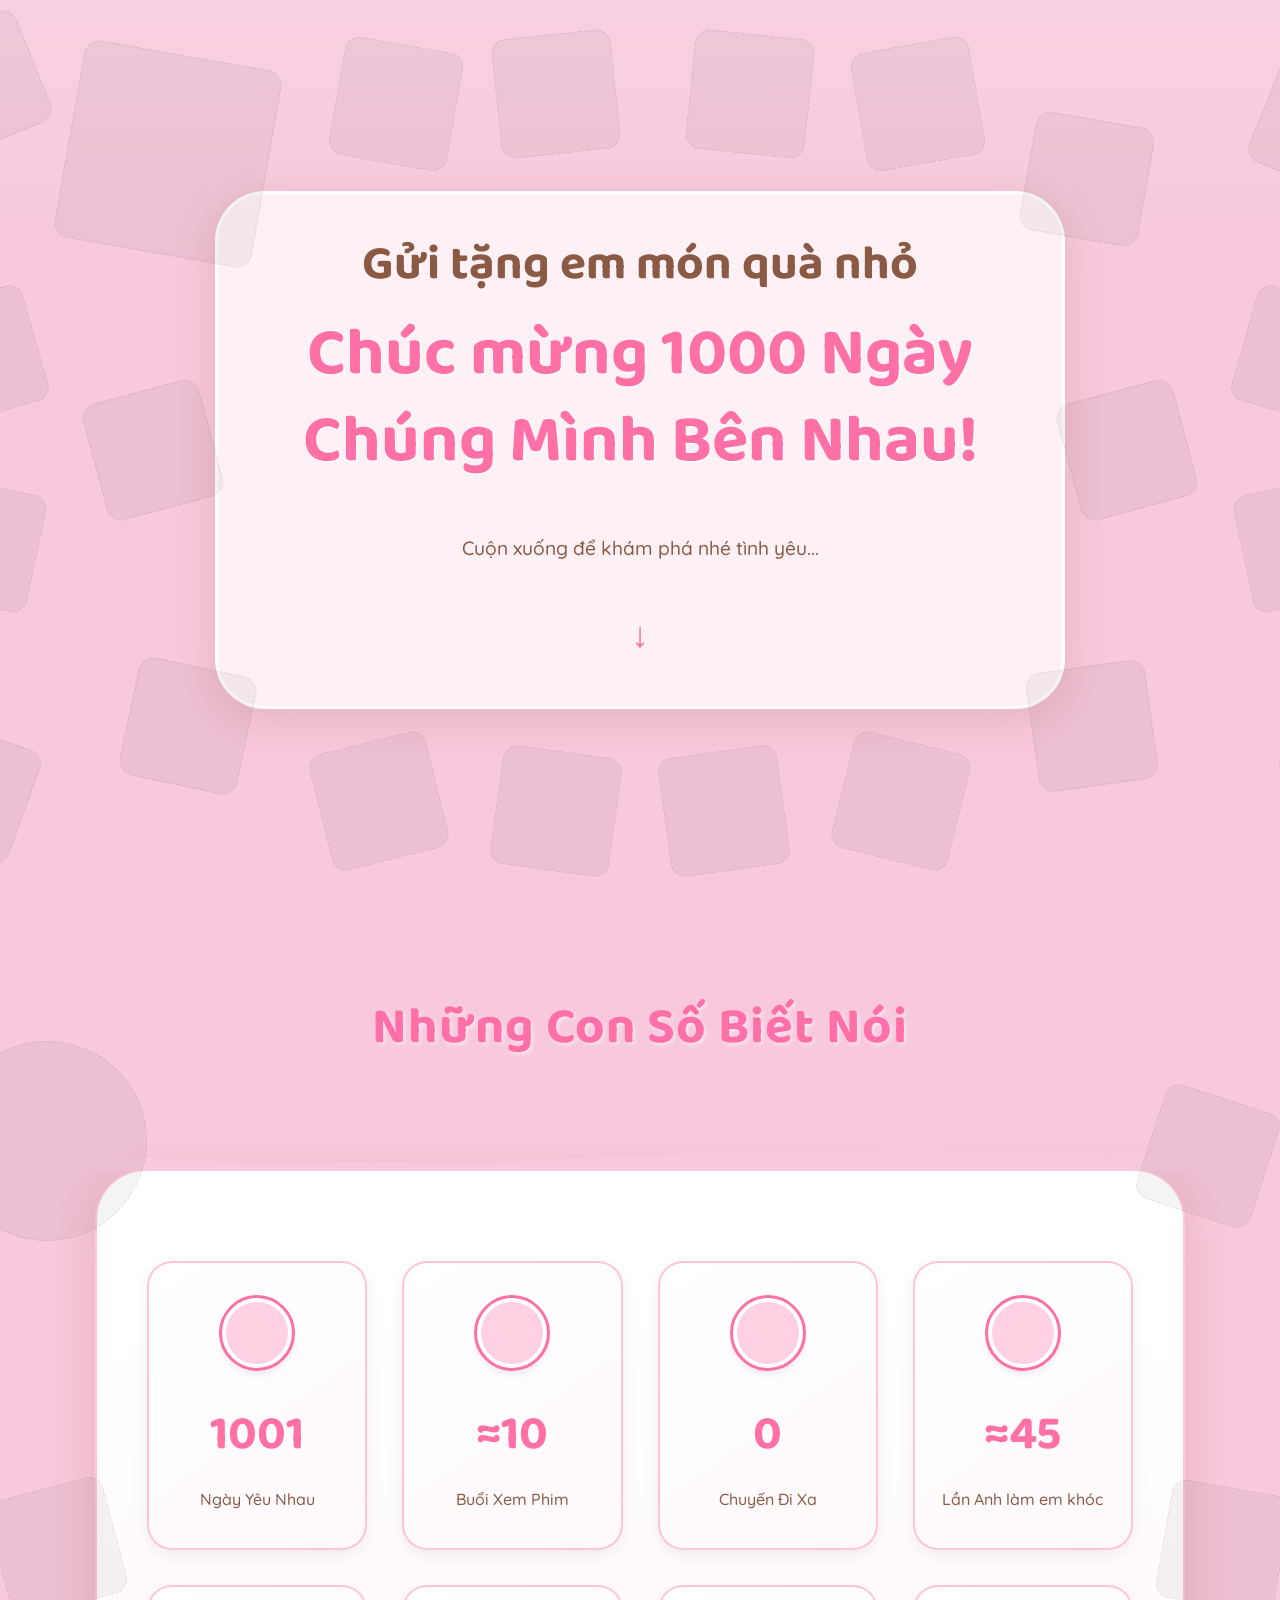
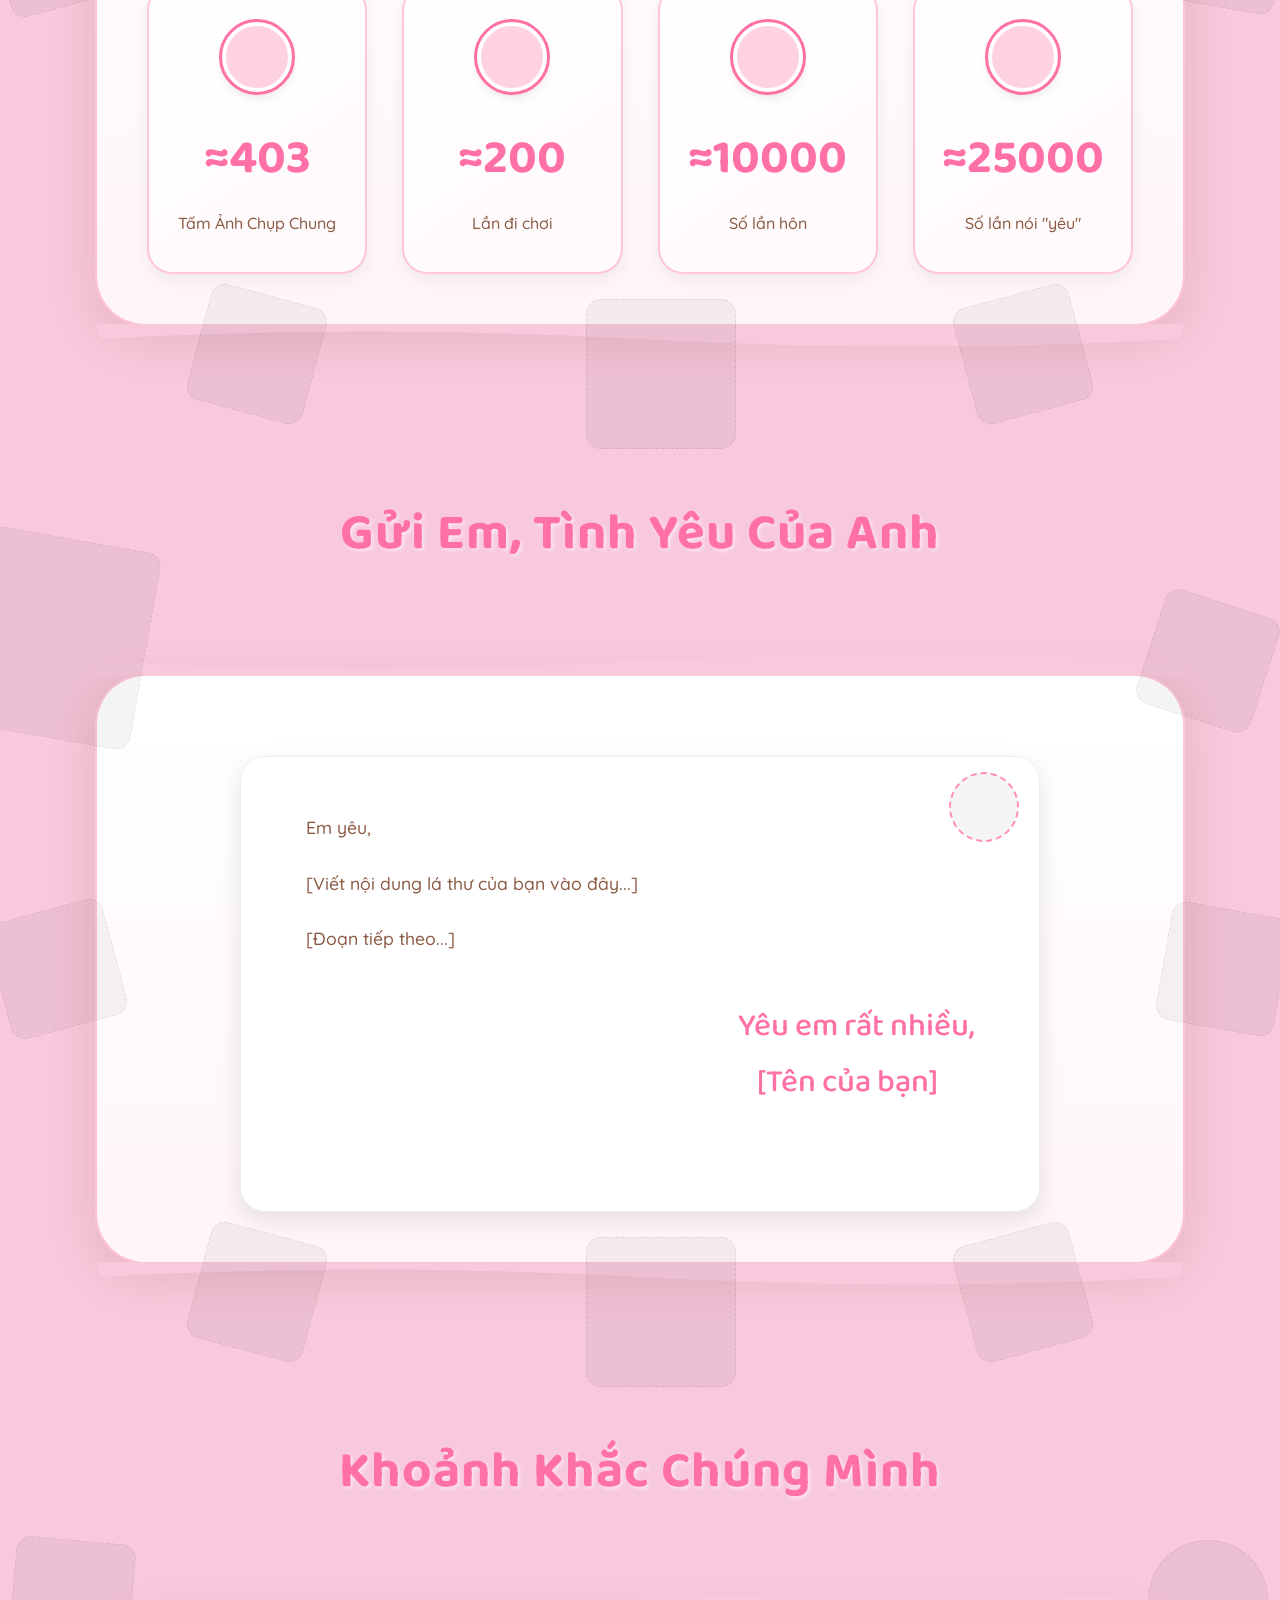
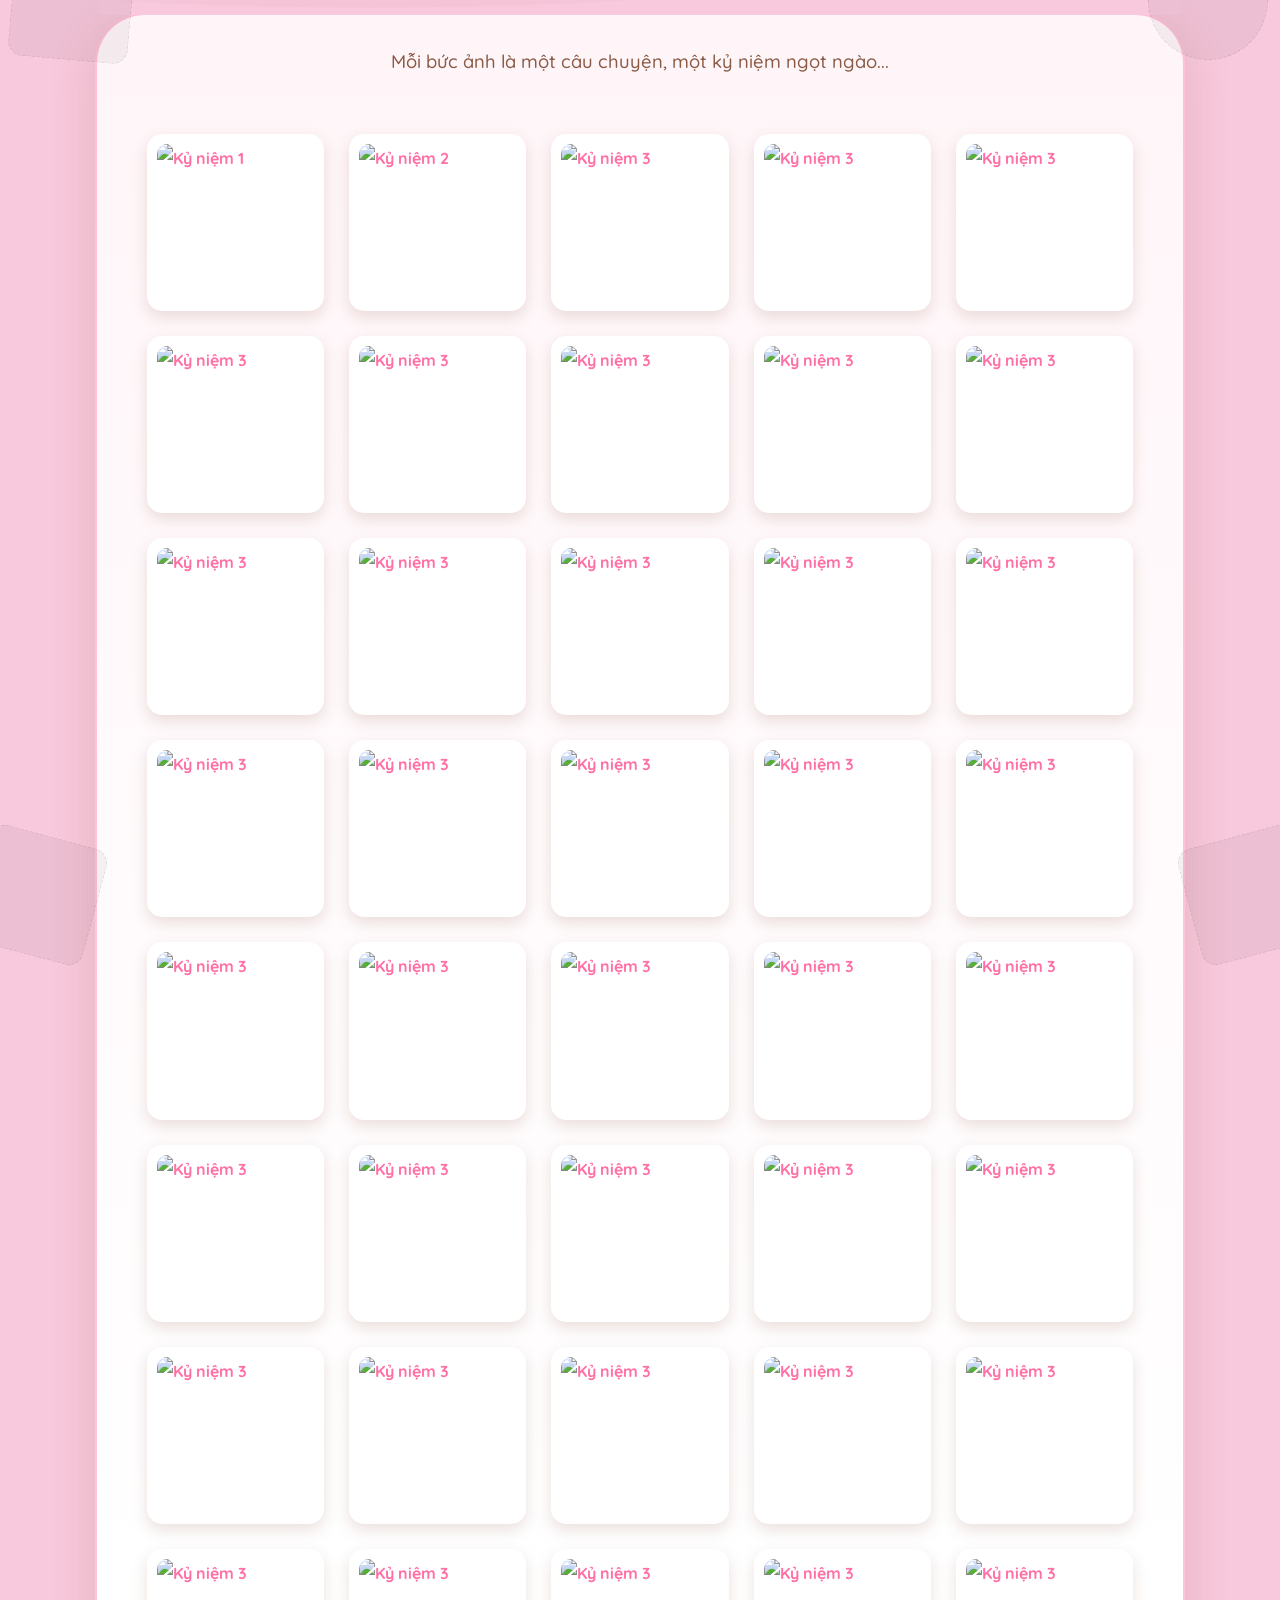
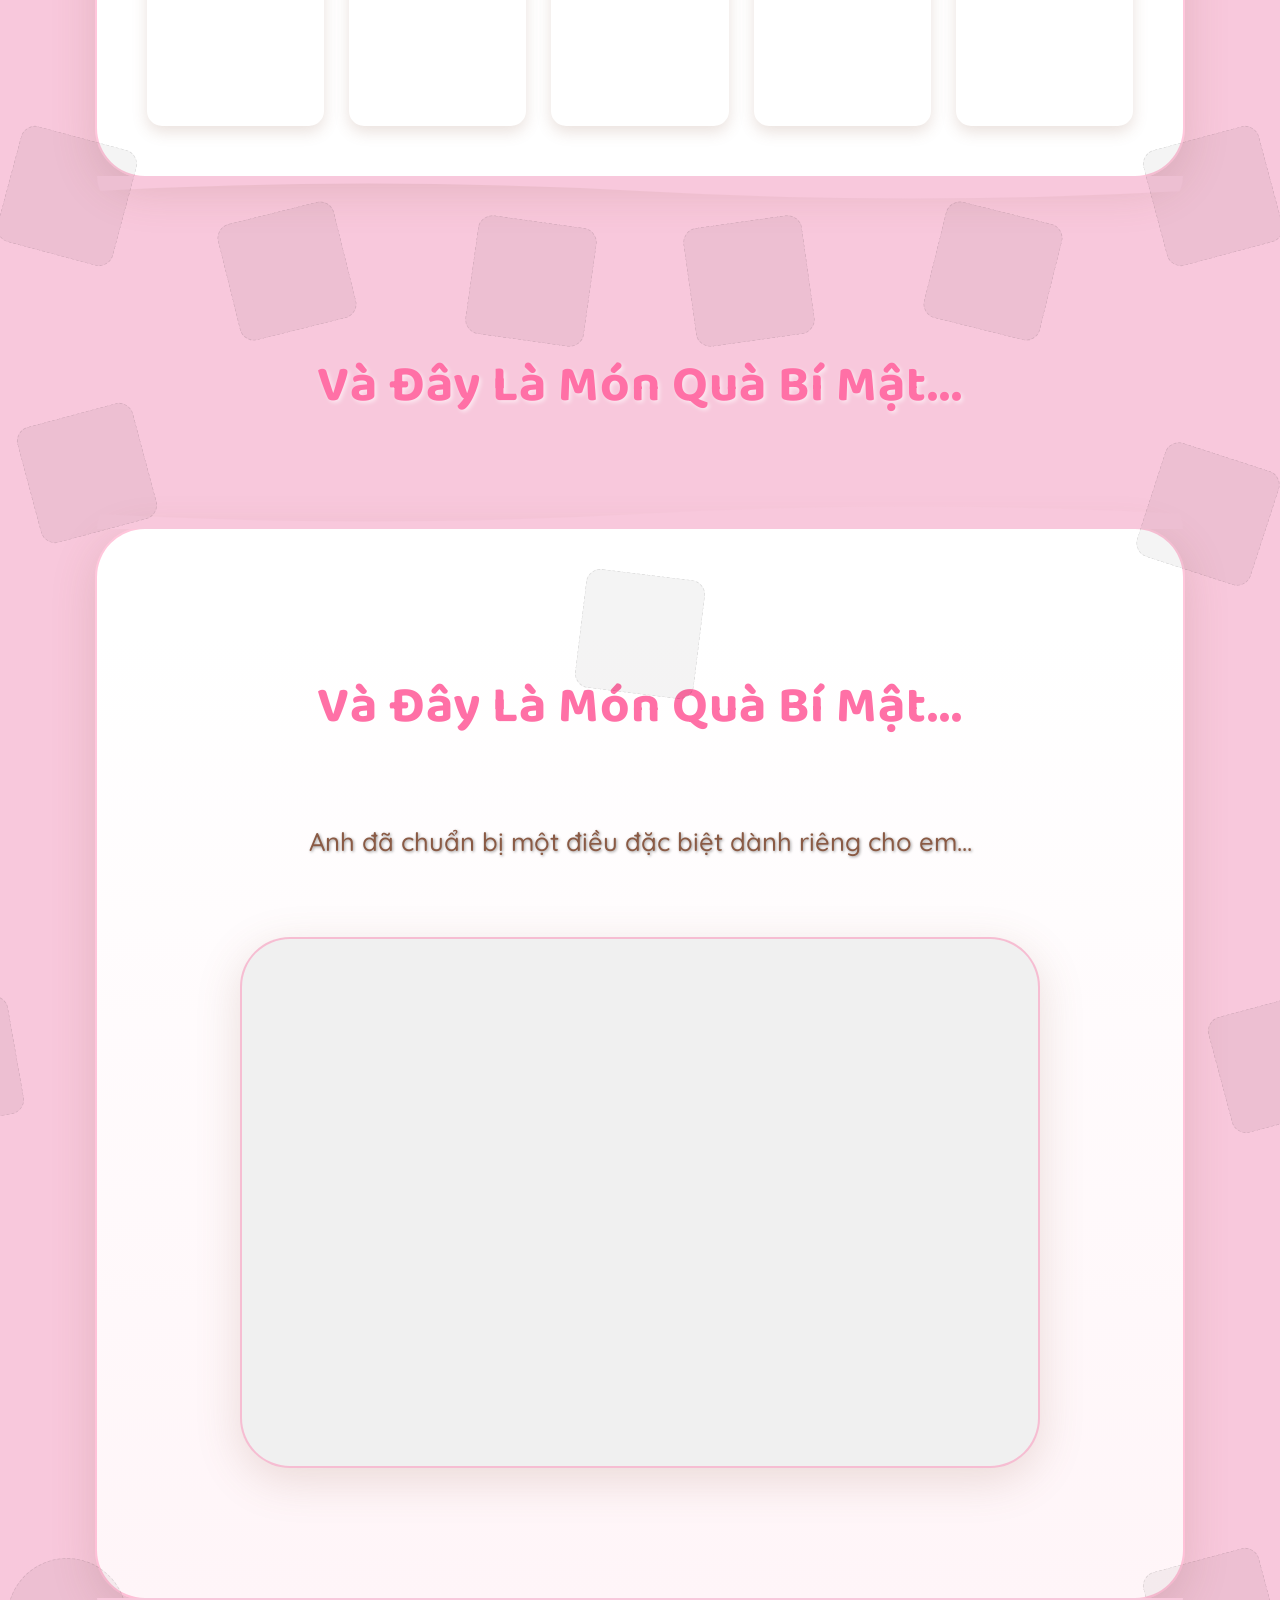
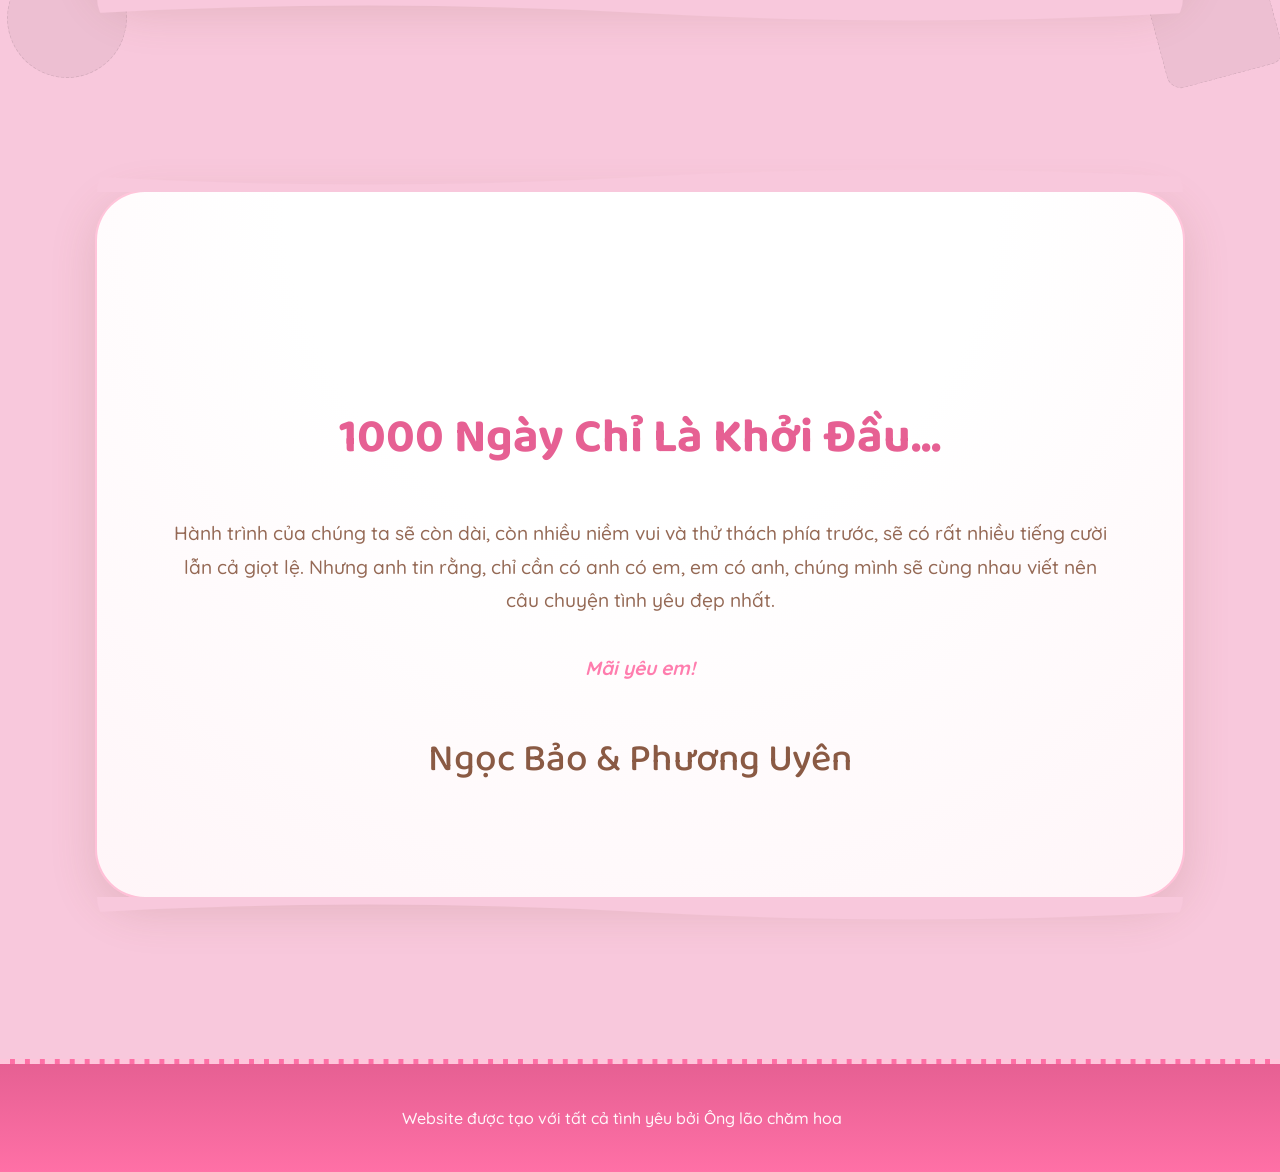
==== commit ccece7c3: "Integrate YouTube video via iframe and setup Git" ====
--- a/main.html
+++ b/main.html
@@ -463,12 +463,16 @@
     
                 <!-- KẾT THÚC BỔ SUNG CHO VIDEO *** -->
 
-                <p class="video-intro" data-aos="fade-up" data-aos-delay="100">Anh đã chuẩn bị một điều đặc biệt dành riêng cho em...</p>
-                <div class="video-wrapper" data-aos="fade-up" data-aos-delay="200">
-                    <video controls preload="metadata" poster="https://i.pinimg.com/736x/bc/09/7c/bc097ca6f53e0906119fa3c8494ce148.jpg">
-                           <source src="/videos/IMG_5873.MOV" type="video/mp4">
-                         
-                        Rất tiếc, trình duyệt của bạn không hỗ trợ phát video này.
+                <section id="video" class="video-section">
+                    <div class="container">
+                        <h2 class="section-title" data-aos="fade-up">Và Đây Là Món Quà Bí Mật...
+                             <div class="deco-item size-md pos-top-centerish" style="background-image: url('../images/decorations/gift-box.png');"></div>
+                        </h2>
+                         <p class="video-intro" data-aos="fade-up" data-aos-delay="100">Anh đã chuẩn bị một điều đặc biệt dành riêng cho em...</p>
+                        <div class="video-wrapper wavy-border-top wavy-border-bottom" data-aos="fade-up" data-aos-delay="200">
+                             <!-- ĐOẠN MÃ IFRAME TỪ YOUTUBE ĐƯỢC DÁN VÀO ĐÂY -->
+                             <iframe width="560" height="315" src="https://www.youtube.com/embed/os0milVIaUY?si=jXG9T-txOOHCKYm1" title="YouTube video player" frameborder="0" allow="accelerometer; autoplay; clipboard-write; encrypted-media; gyroscope; picture-in-picture; web-share" referrerpolicy="strict-origin-when-cross-origin" allowfullscreen></iframe>
+                             <!-- KẾT THÚC ĐOẠN IFRAME -->
                     </video>
                 </div>
             </div>
--- a/css/style.css
+++ b/css/style.css
@@ -574,7 +574,28 @@
     background-image: url('https://i.pinimg.com/originals/14/3e/0b/143e0b259ac9e7896d55c7e82593ff59.png'); /* Trái tim nhỏ */
     background-size: contain; background-repeat: no-repeat; background-position: center;
 }
-
+.video-section .video-intro { /* Hoặc chỉ .video-intro nếu bạn không đặt nó trong ngữ cảnh section */
+    /* Giữ lại các style cũ nếu có và phù hợp */
+    opacity: 0.95; /* Có thể giữ nguyên hoặc tăng nhẹ */
+    max-width: 700px; /* Có thể giữ nguyên hoặc tăng nhẹ nếu muốn dòng chữ rộng hơn */
+
+    /* === Đảm bảo căn giữa === */
+    text-align: center; /* Căn giữa nội dung text bên trong thẻ <p> */
+    margin-left: auto;  /* Căn giữa chính khối <p> đó so với container cha */
+    margin-right: auto; /* Căn giữa chính khối <p> đó so với container cha */
+
+    /* === Điều chỉnh khoảng cách === */
+    margin-top: -1em; /* Giữ lại hoặc điều chỉnh nếu cần (khoảng cách với tiêu đề trên) */
+    margin-bottom: 3em; /* << Tăng khoảng cách phía dưới để tạo không gian cho video */
+
+    /* === THAY ĐỔI CHÍNH: Kích thước và độ đậm === */
+    font-size: 1.6rem;  /* << Tăng kích thước chữ lên đáng kể (ví dụ: từ 1.1rem lên 1.6rem) */
+                         /* Bạn có thể thử 1.5rem, 1.7rem,... tùy ý */
+    font-weight: 500;   /* << Có thể tăng nhẹ độ đậm (tùy font, 500 là hơi đậm hơn 400) */
+    color: var(--text-light); /* Đảm bảo màu chữ phù hợp với nền tối của section video */
+    line-height: 1.5;   /* << Điều chỉnh chiều cao dòng nếu cần khi font to hơn */
+    text-shadow: 1px 1px 3px rgba(0,0,0,0.4); /* Thêm hoặc tăng nhẹ shadow cho dễ đọc */
+}
 /* --- Section Gallery (`#gallery`) --- */
 /* Áp dụng .section-content-wrapper */
 #gallery .section-content-wrapper {
@@ -600,7 +621,7 @@
 .video-wrapper {
     /* === THAY ĐỔI CHÍNH === */
     max-width: 450px; /* <-- ĐẶT CHIỀU RỘNG TỐI ĐA BẠN MUỐN CHO VIDEO DỌC */
-    max-height: 1600px ;
+    max-height: 1000px ;
                      /* Ví dụ: 360px, 400px, 320px, 50%... */
     margin-left: auto;   /* Căn giữa container */
     margin-right: auto;  /* Căn giữa container */
@@ -616,19 +637,32 @@
 }
 
 /* Style cho chính thẻ <video> bên trong .video-wrapper */
-.video-wrapper video {
-    display: block; /* Loại bỏ khoảng trống thừa có thể có bên dưới */
-    width: 100%;    /* Quan trọng: Video sẽ luôn chiếm 100% chiều rộng của .video-wrapper */
-    height: auto;   /* Quan trọng: Chiều cao sẽ tự điều chỉnh để giữ đúng tỷ lệ khung hình dọc */
-    border-radius: inherit; /* Bo góc theo container */
-}
-    /* Thêm class wavy-border... nếu muốn */
-/* Nhớ thêm các <div class="deco-item size-... pos-..."> vào trong #video .section-content-wrapper trong HTML */
-.video-intro { text-align: center; max-width: 650px; margin: -1em auto 2.5em; color: var(--cute-text-dark); font-size: 1.15rem; }
 .video-wrapper {
-    max-width: 900px; margin: 0 auto; border-radius: var(--border-radius-soft); overflow: hidden;
-    box-shadow: 0 12px 35px rgba(0,0,0,0.18); border: 8px solid var(--cute-content-cream);
-    outline: 4px solid var(--cute-accent-pink); position: relative; background-color: #333;
+    max-width: 800px;
+    margin: 0 auto;
+    border-radius: var(--border-radius-rounder); /* Giữ lại bo góc */
+    overflow: hidden; /* Giữ lại overflow */
+    box-shadow: 0 12px 45px var(--cute-shadow-color); /* Giữ lại shadow */
+    border: 2px solid var(--cute-border-color); /* Giữ lại viền */
+    position: relative; /* Đã có sẵn, cần để chứa iframe */
+    /* === THÊM HOẶC CHỈNH SỬA CÁC THUỘC TÍNH SAU === */
+    padding-top: 56.25%; /* Tỷ lệ 16:9 (9 / 16 * 100) */
+    height: 0; /* Quan trọng: đặt chiều cao về 0 */
+}
+
+.video-wrapper iframe {
+    position: absolute;
+    top: 0;
+    left: 0;
+    width: 100%;
+    height: 100%;
+    border: 0; /* Bỏ viền mặc định của iframe */
+}
+
+/* Đảm bảo các ảnh trang trí của section video vẫn hiển thị đúng */
+.video-section .deco-item {
+   z-index: 1; /* Đặt z-index thấp hơn iframe nếu cần, hoặc điều chỉnh vị trí */
+   /* Hoặc nếu muốn nó đè lên video thì z-index cao hơn 0 */
 }
 
 /* --- Section Closing (`#closing`) --- */
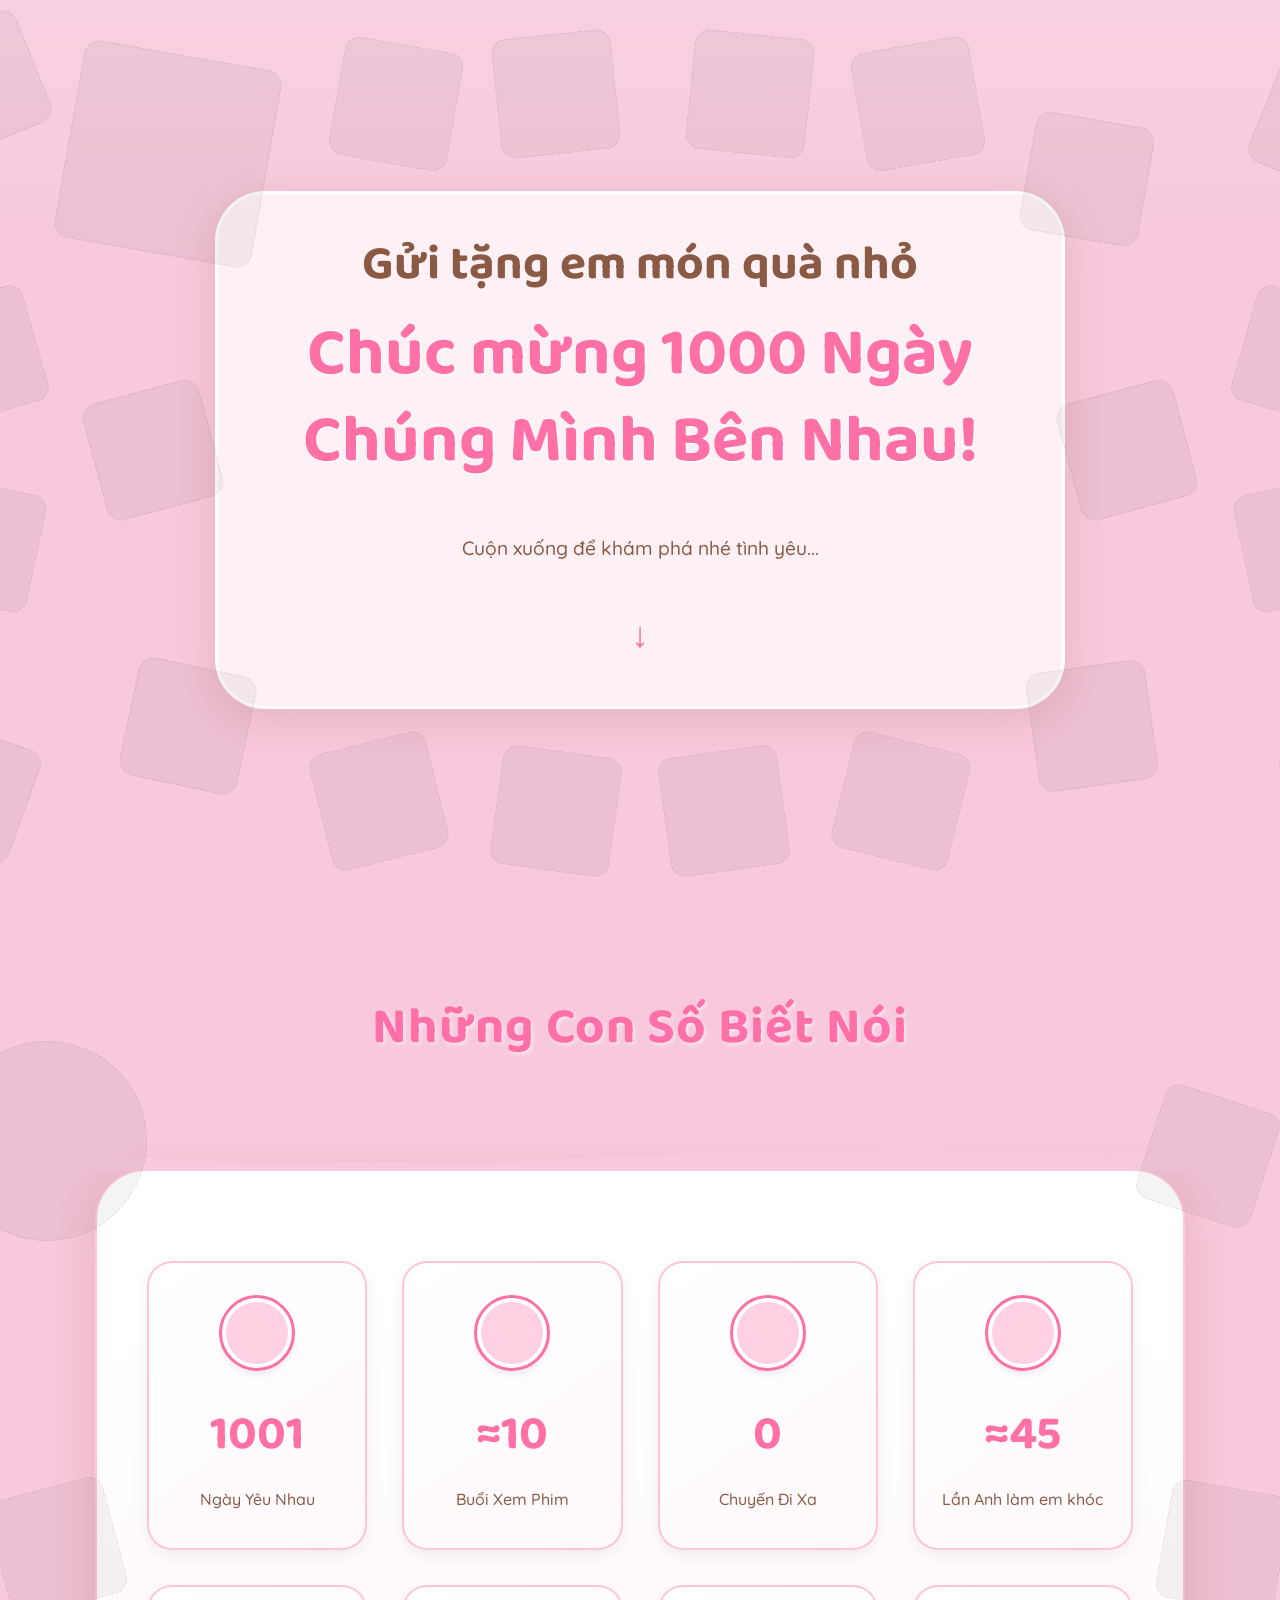
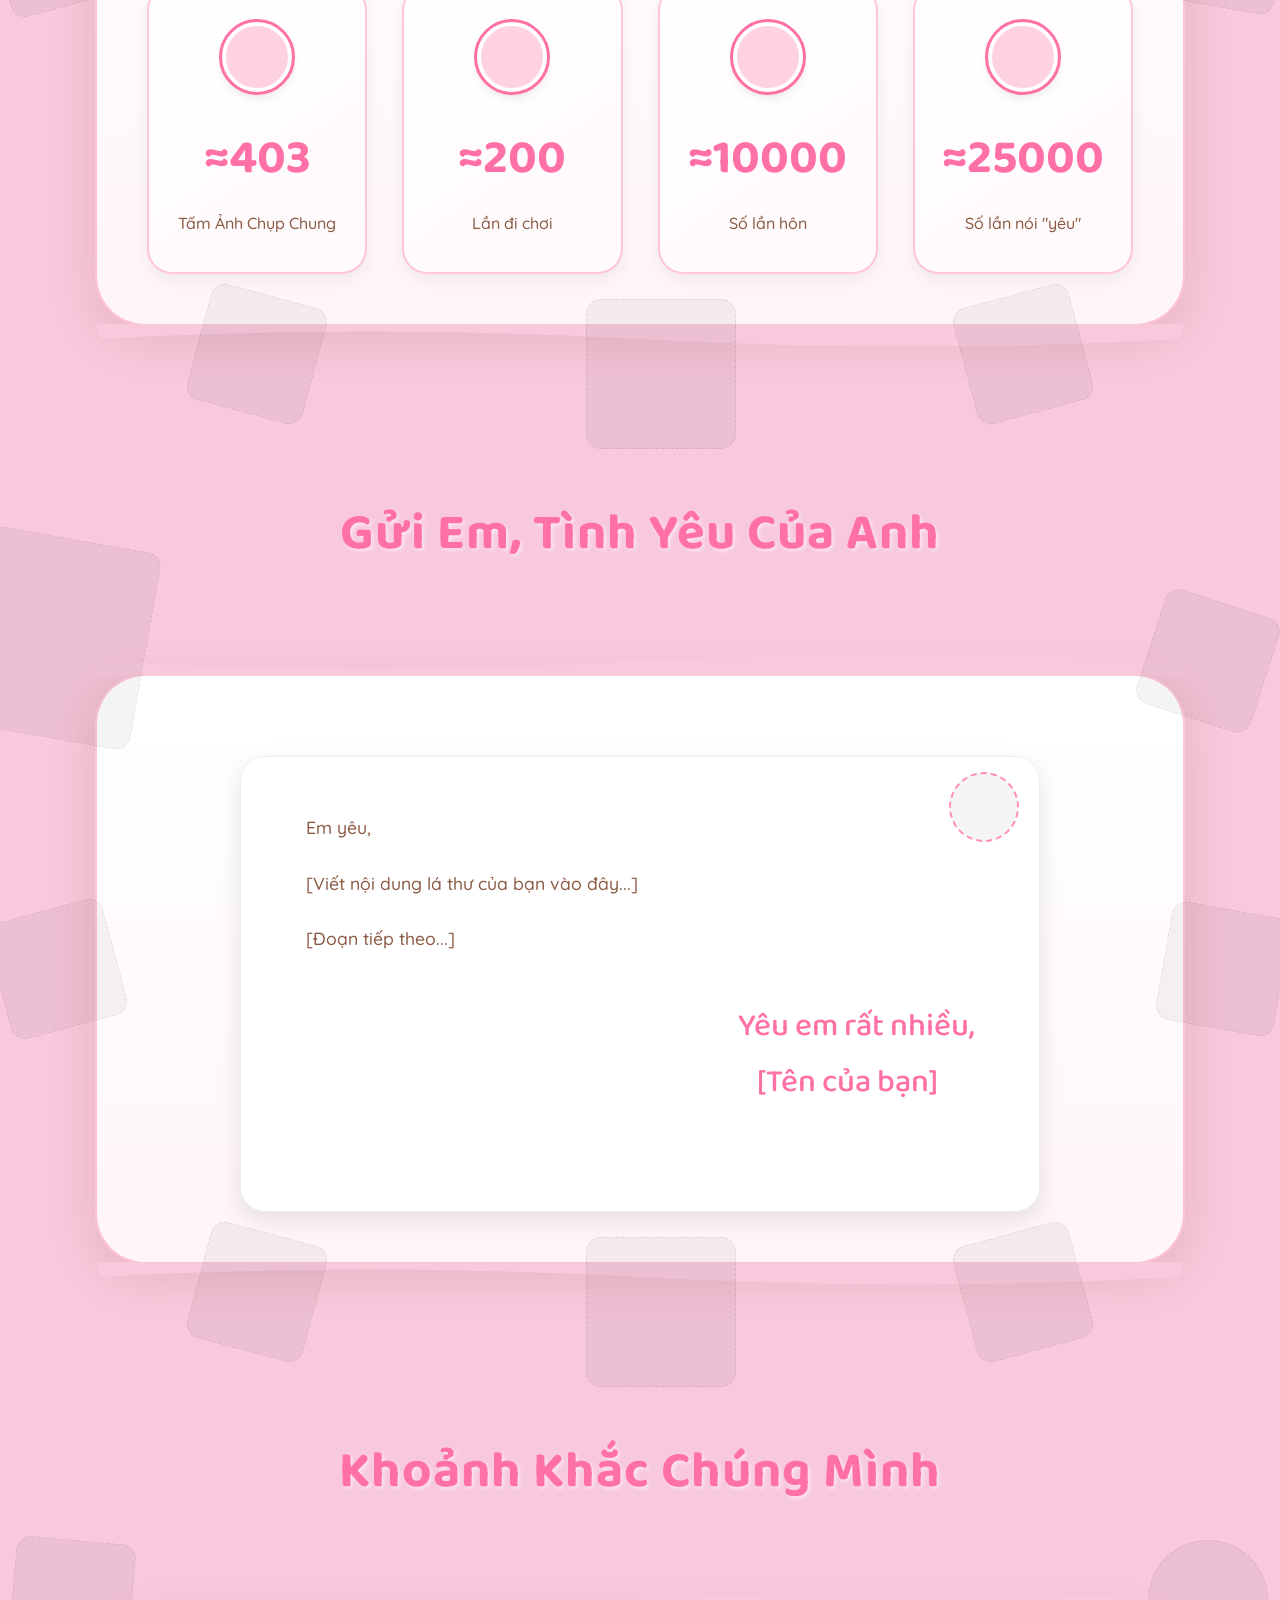
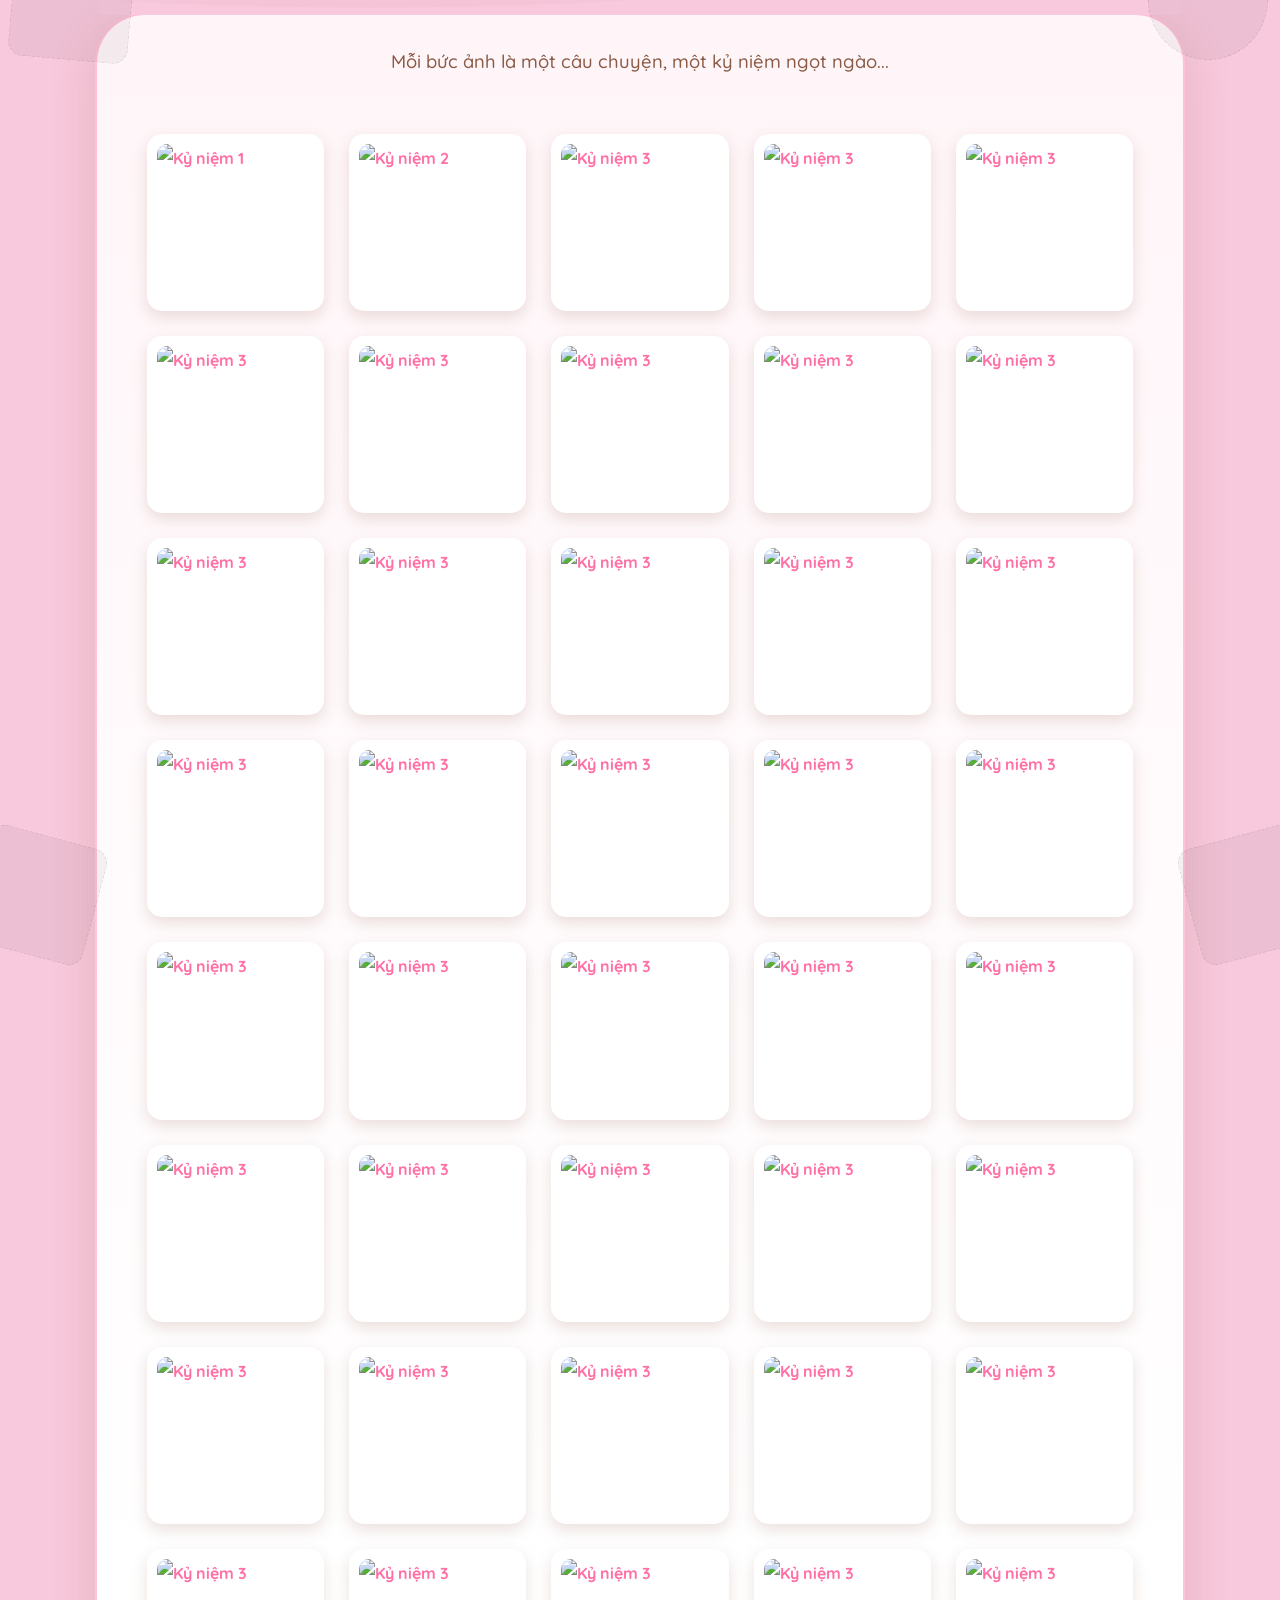
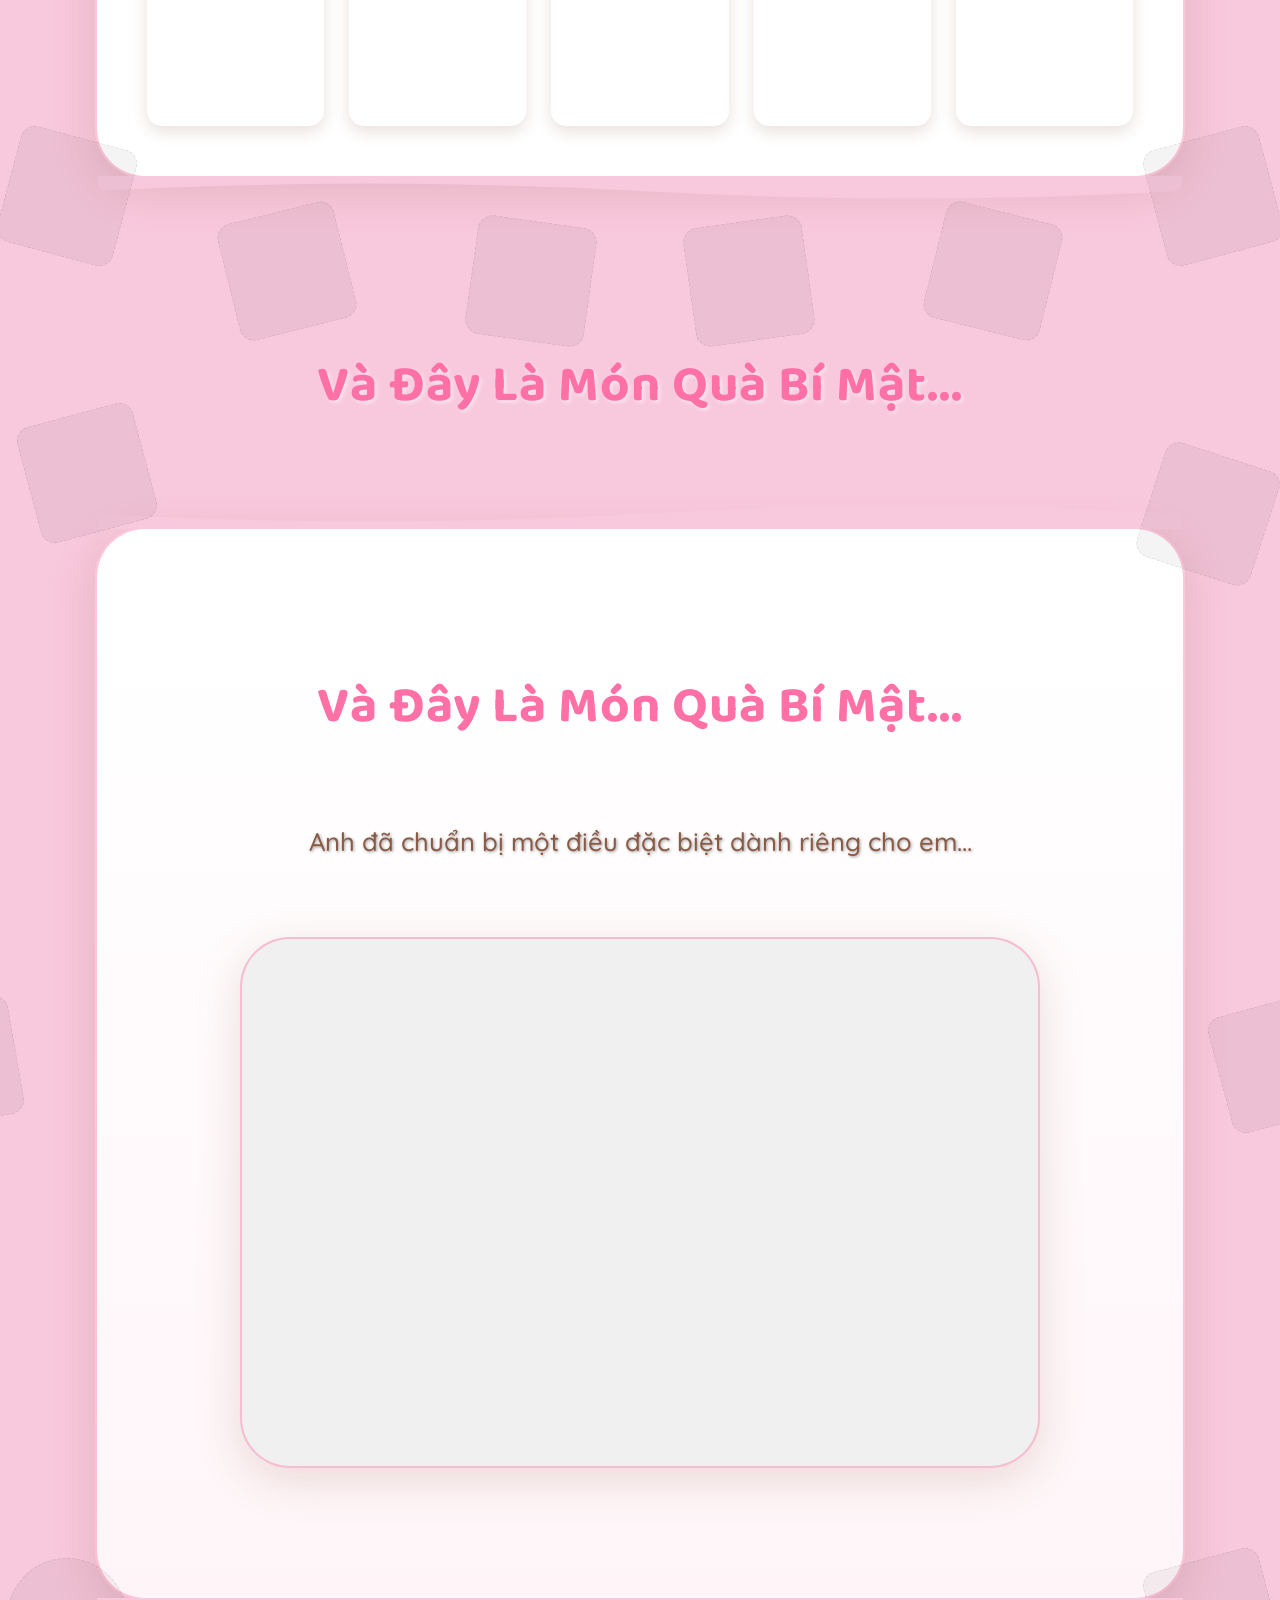
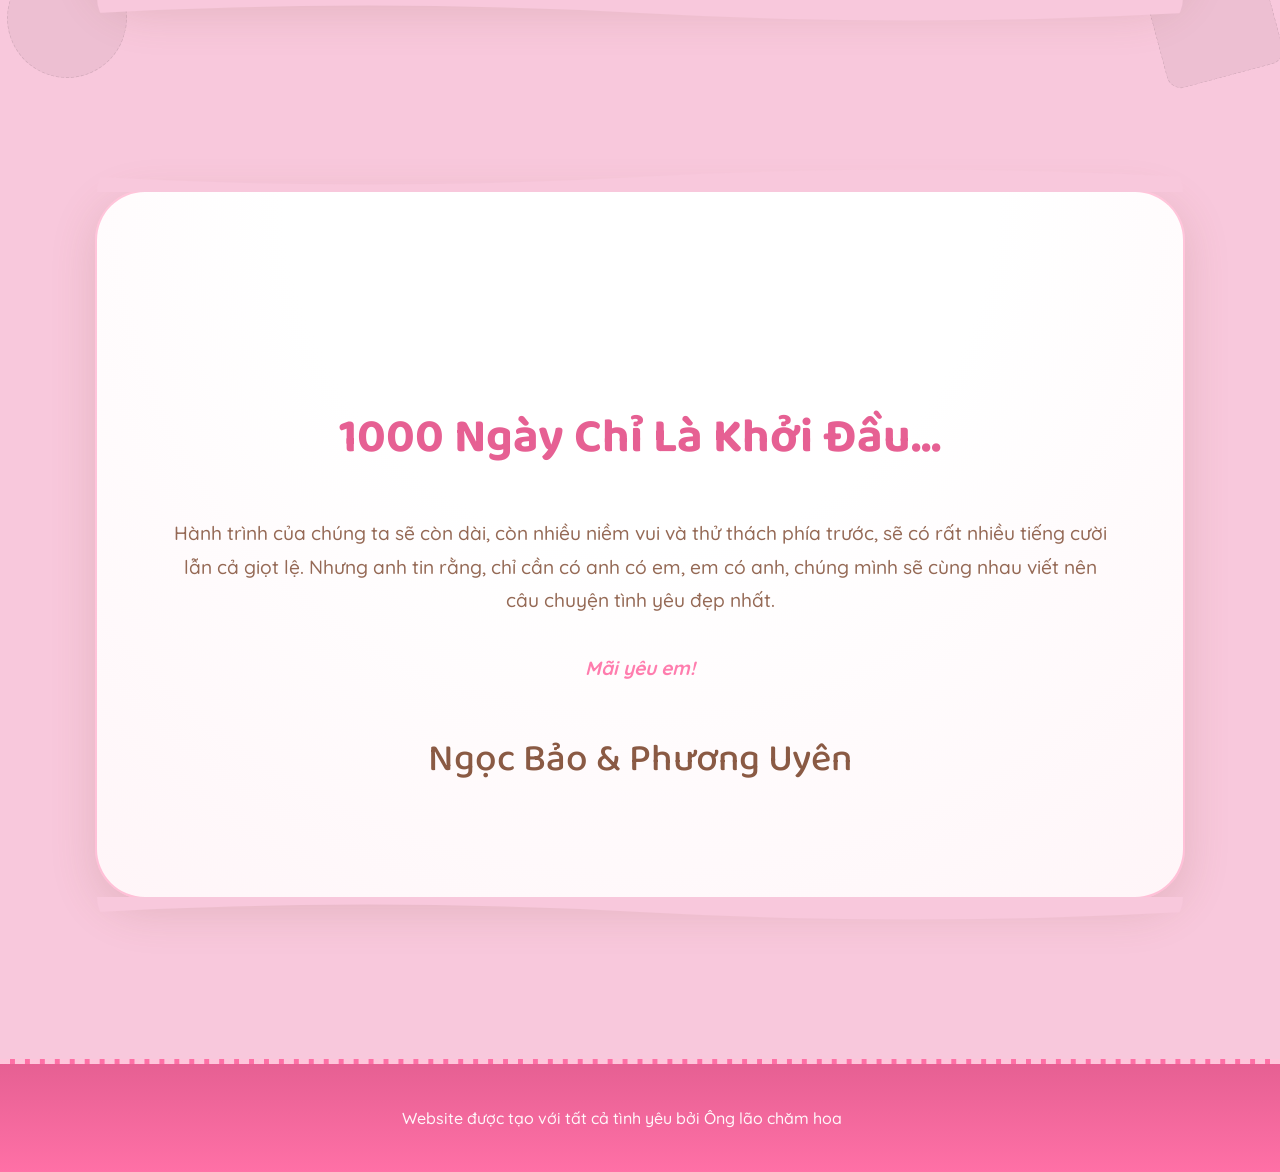
==== commit 5904c312: "fix lỗi" ====
--- a/main.html
+++ b/main.html
@@ -466,7 +466,7 @@
                 <section id="video" class="video-section">
                     <div class="container">
                         <h2 class="section-title" data-aos="fade-up">Và Đây Là Món Quà Bí Mật...
-                             <div class="deco-item size-md pos-top-centerish" style="background-image: url('../images/decorations/gift-box.png');"></div>
+                             <div class="" style ></div>
                         </h2>
                          <p class="video-intro" data-aos="fade-up" data-aos-delay="100">Anh đã chuẩn bị một điều đặc biệt dành riêng cho em...</p>
                         <div class="video-wrapper wavy-border-top wavy-border-bottom" data-aos="fade-up" data-aos-delay="200">
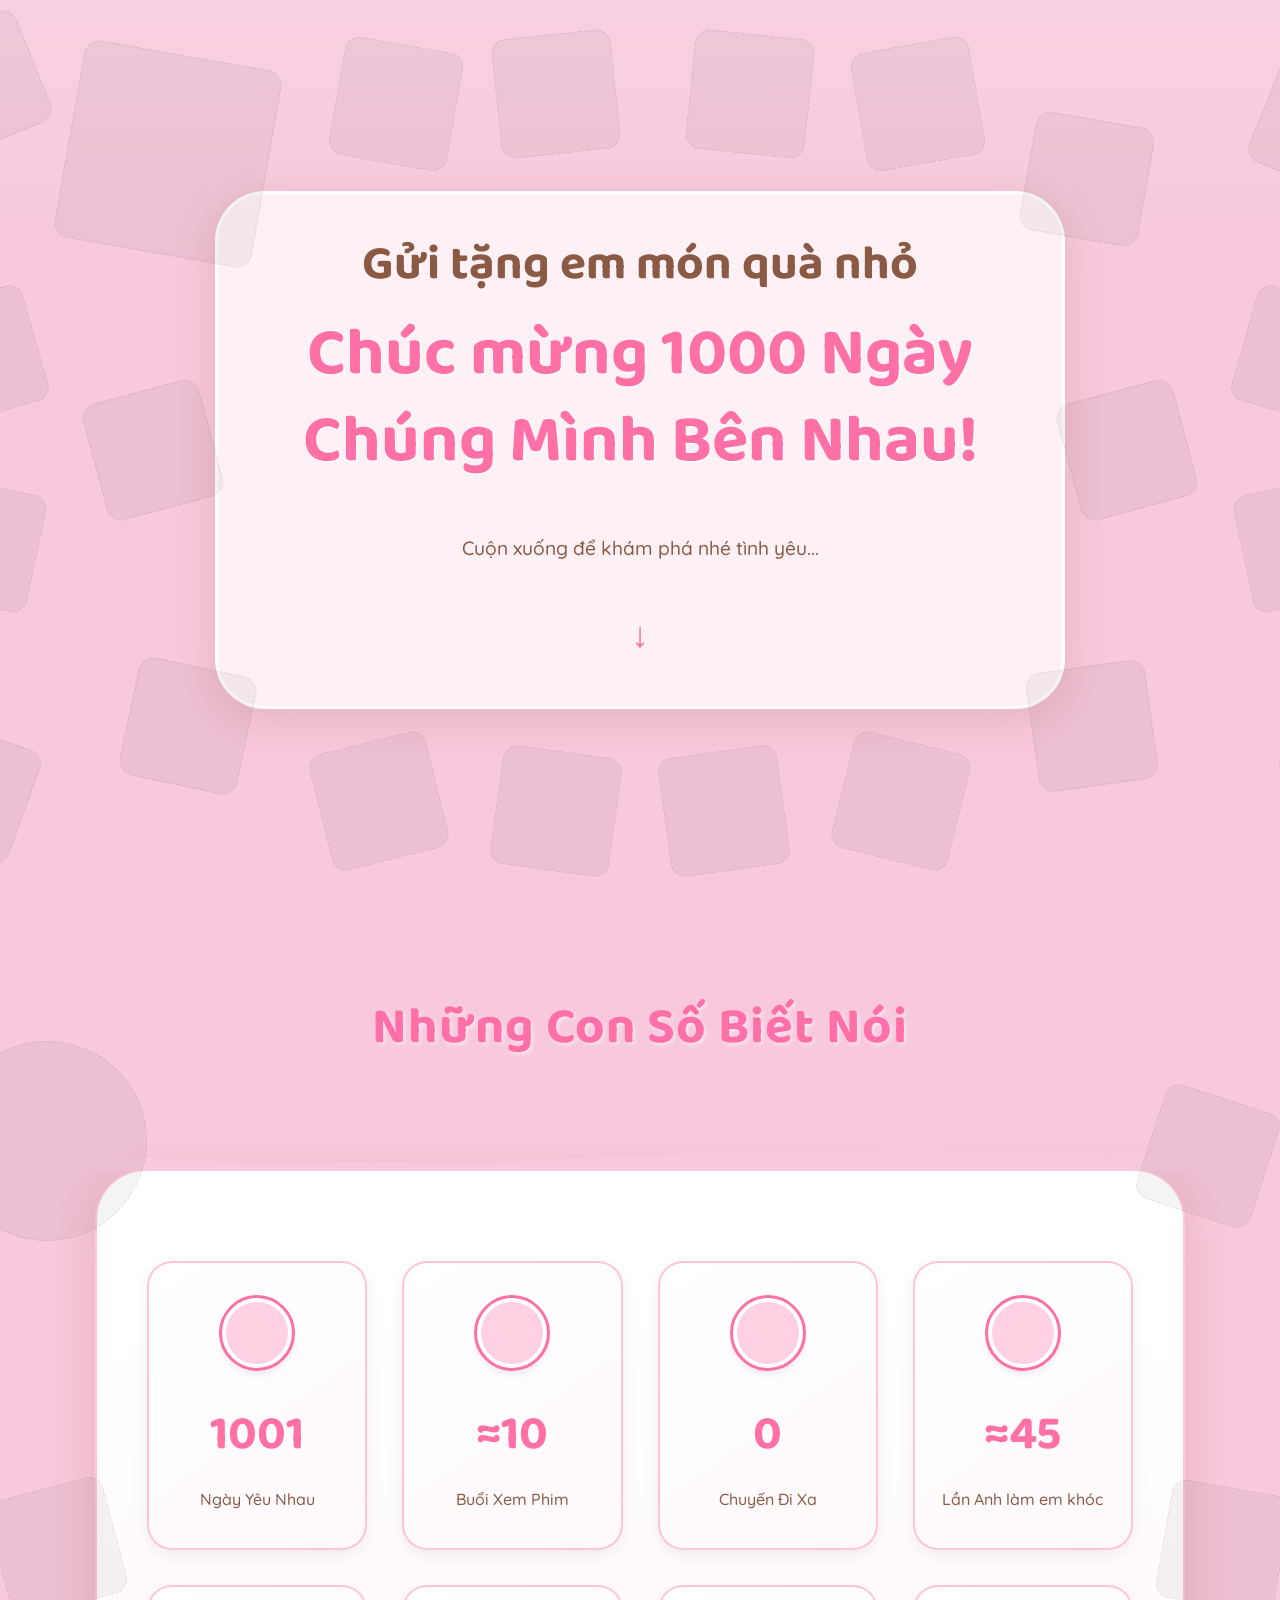
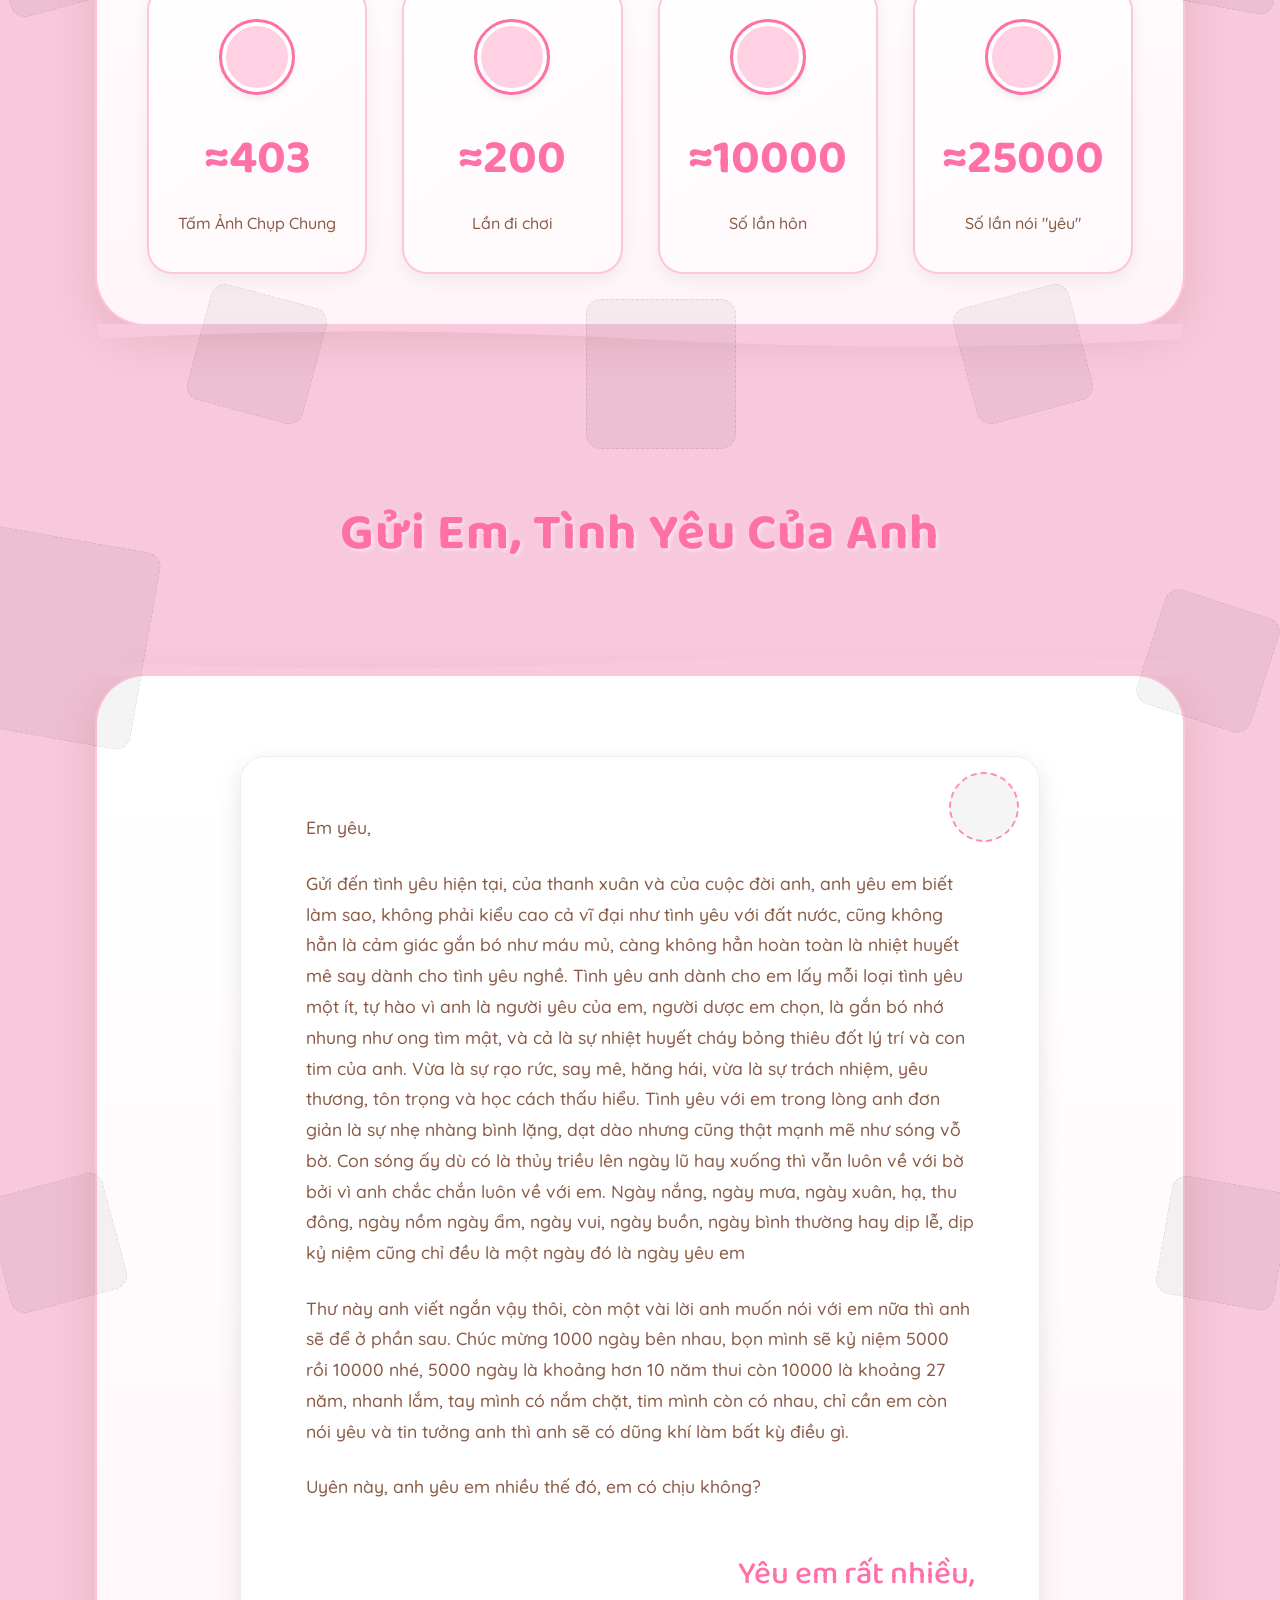
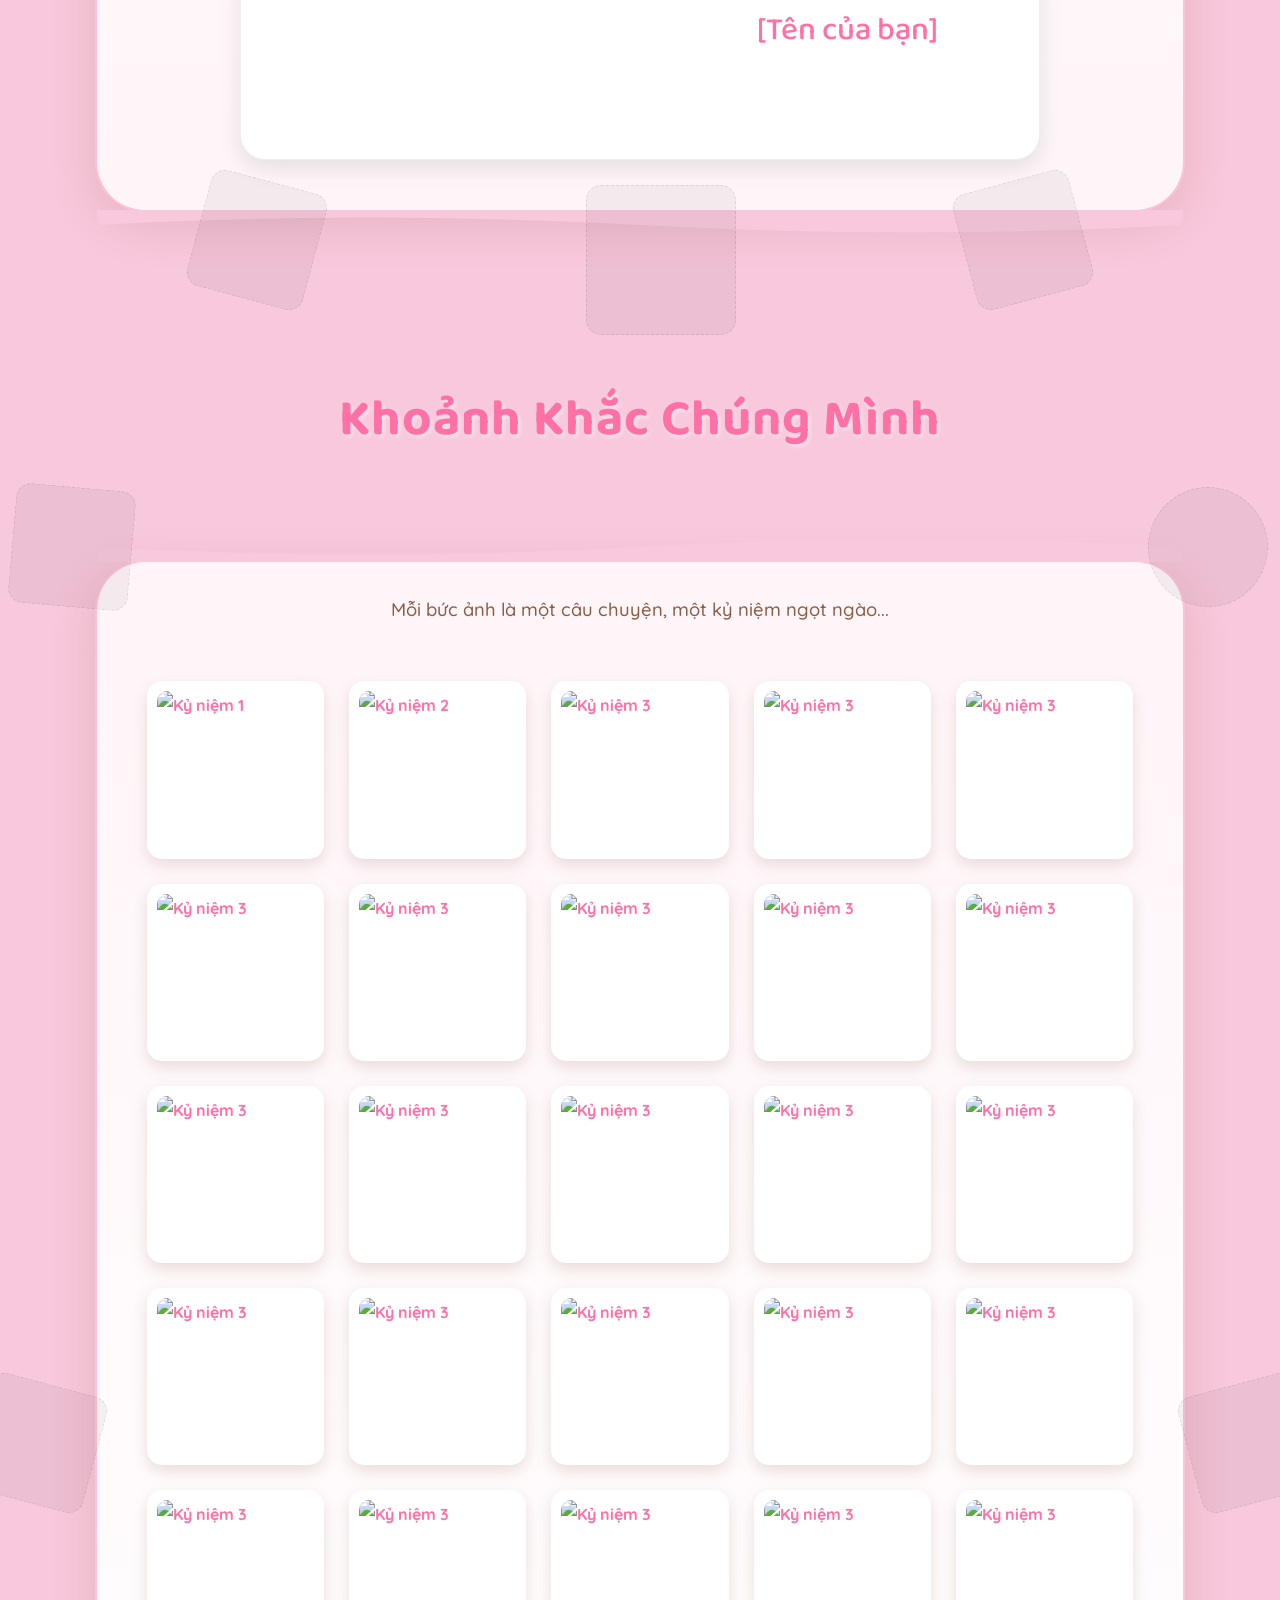
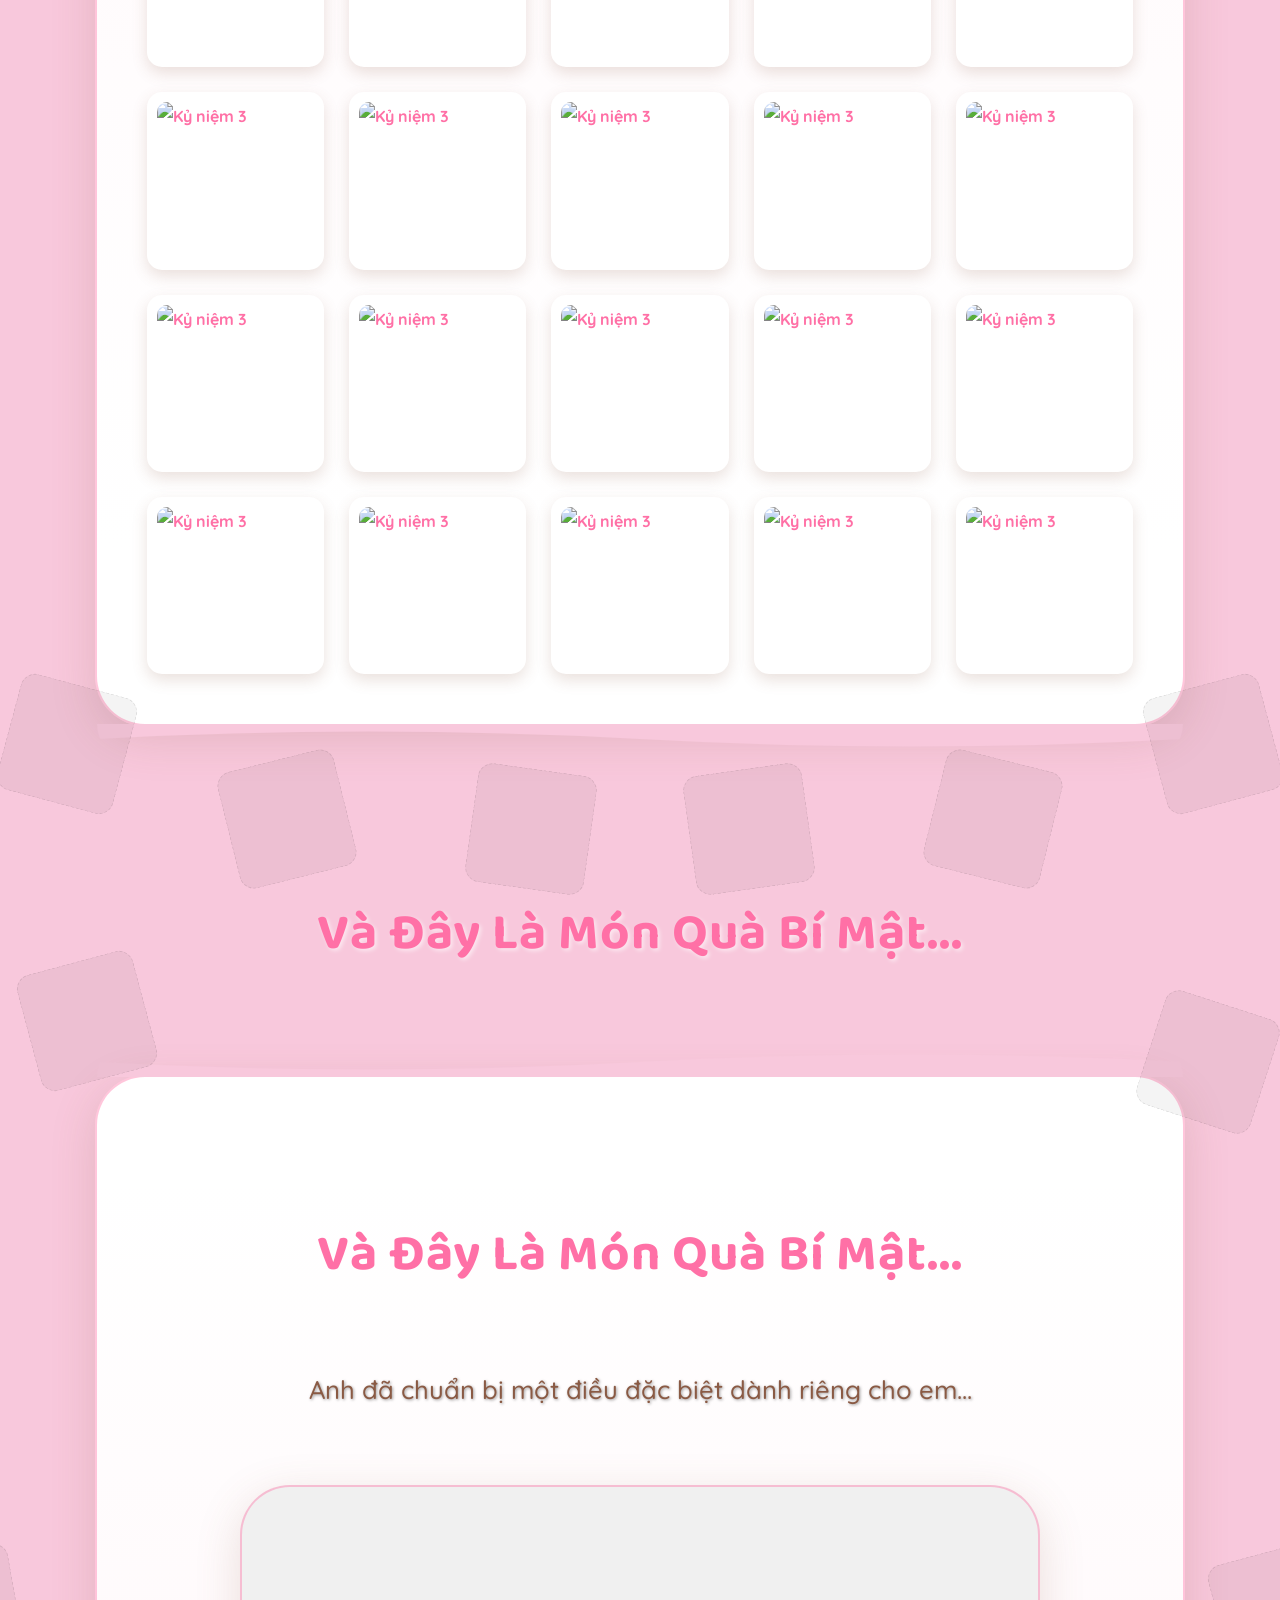
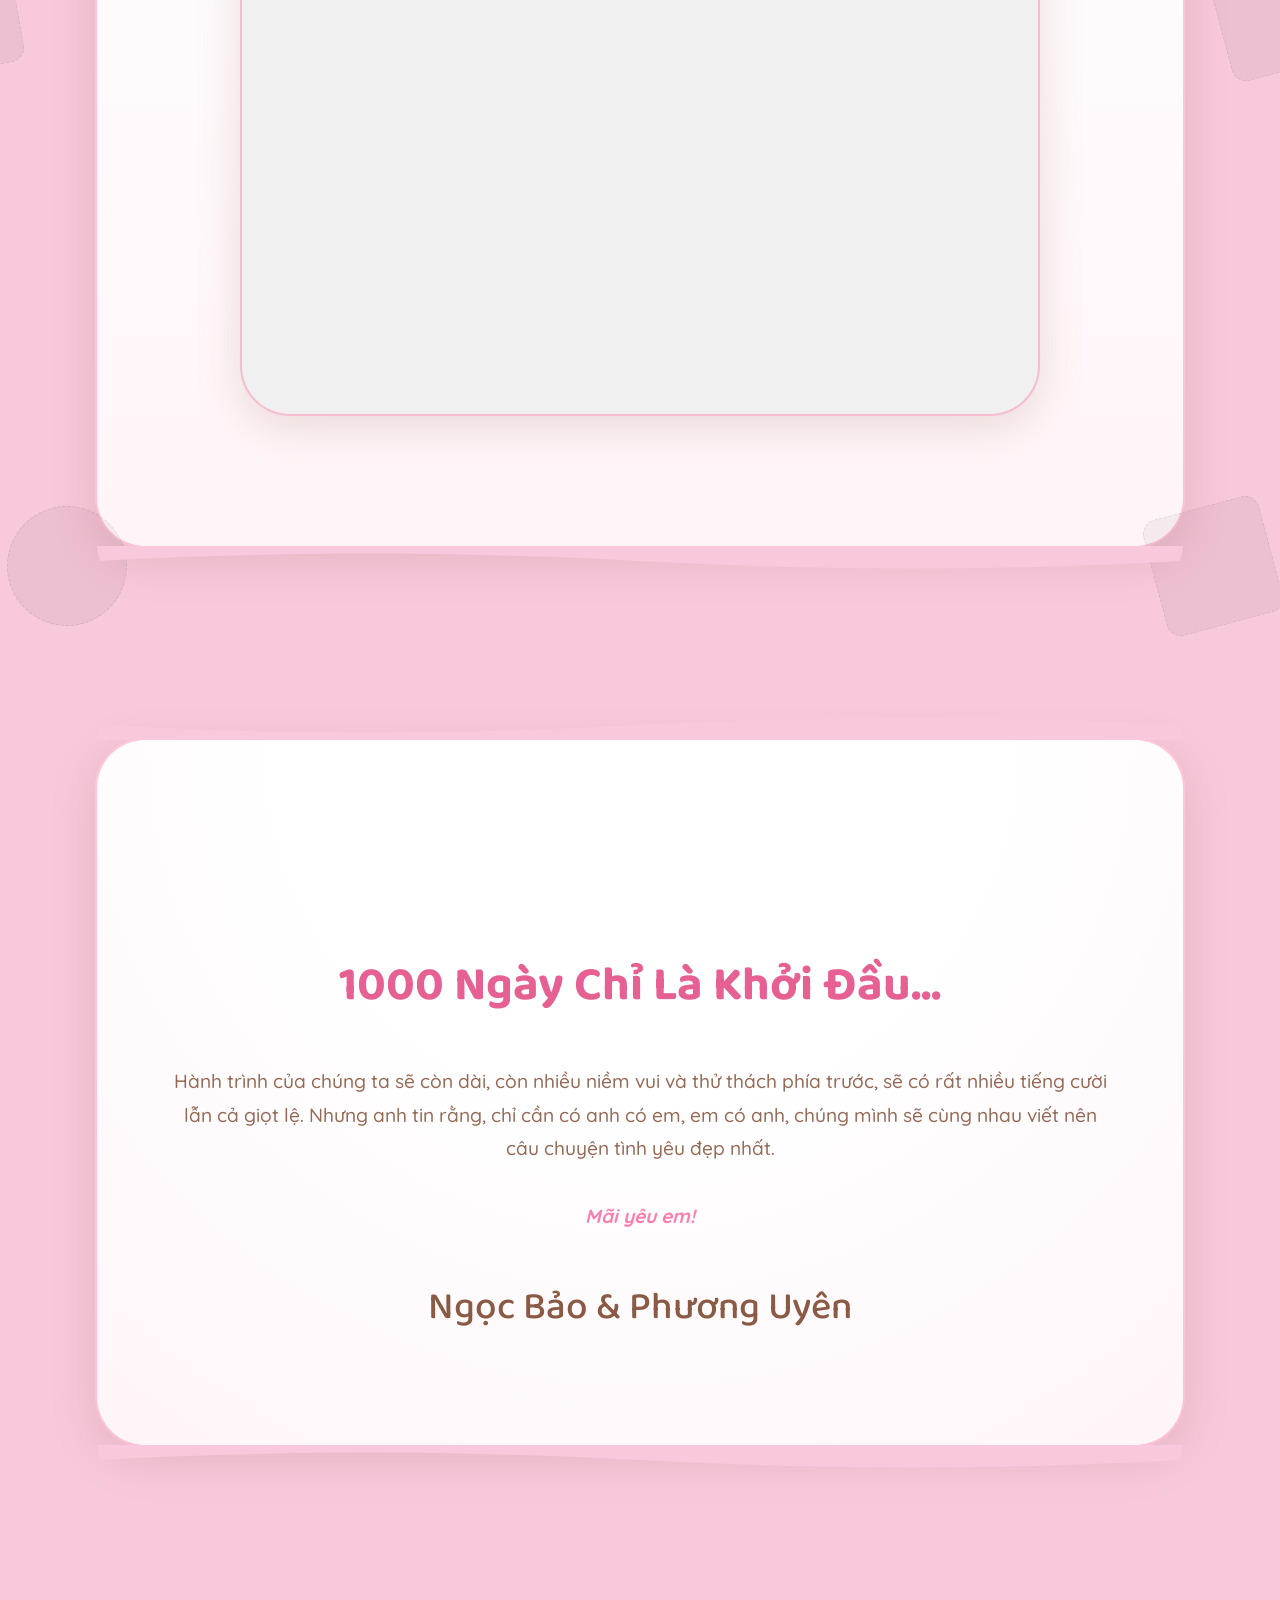
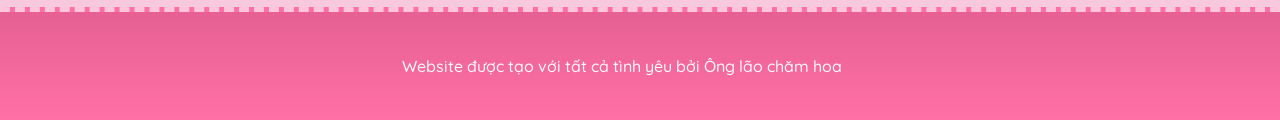
==== commit 1ba73336: "fix lỗi" ====
--- a/main.html
+++ b/main.html
@@ -155,8 +155,9 @@
                     <div class="deco-item size-md deco-letter-stamp"></div> <!-- (Đã có) -->
 
                     <p>Em yêu,</p>
-                    <p>[Viết nội dung lá thư của bạn vào đây...]</p>
-                    <p>[Đoạn tiếp theo...]</p>
+                    <p>Gửi đến tình yêu hiện tại, của thanh xuân và của cuộc đời anh, anh yêu em biết làm sao, không phải kiểu cao cả vĩ đại như tình yêu với đất nước, cũng không hẳn là cảm giác gắn bó như máu mủ, càng không hẳn hoàn toàn là nhiệt huyết mê say dành cho tình yêu nghề. Tình yêu anh dành cho em lấy mỗi loại tình yêu một ít, tự hào vì anh là người yêu của em, người dược em chọn, là gắn bó nhớ nhung như ong tìm mật, và cả là sự nhiệt huyết cháy bỏng thiêu đốt lý trí và con tim của anh. Vừa là sự rạo rức, say mê, hăng hái, vừa là sự trách nhiệm, yêu thương, tôn trọng và học cách thấu hiểu. Tình yêu với em trong lòng anh đơn giản là sự nhẹ nhàng bình lặng, dạt dào nhưng cũng thật mạnh mẽ như sóng vỗ bờ. Con sóng ấy dù có là thủy triều lên ngày lũ hay xuống thì vẫn luôn về với bờ bởi vì anh chắc chắn luôn về với em. Ngày nắng, ngày mưa, ngày xuân, hạ, thu đông, ngày nồm ngày ẩm, ngày vui, ngày buồn, ngày bình thường hay dịp lễ, dịp kỷ niệm cũng chỉ đều là một ngày đó là ngày yêu em</p>
+                    <p>Thư này anh viết ngắn vậy thôi, còn một vài lời anh muốn nói với em nữa thì anh sẽ để ở phần sau. Chúc mừng 1000 ngày bên nhau, bọn mình sẽ kỷ niệm 5000 rồi 10000 nhé, 5000 ngày là khoảng hơn 10 năm thui còn 10000 là khoảng 27 năm, nhanh lắm, tay mình có nắm chặt, tim mình còn có nhau, chỉ cần em còn nói yêu và tin tưởng anh thì anh sẽ có dũng khí làm bất kỳ điều gì.</p>
+                    <p>Uyên này, anh yêu em nhiều thế đó, em có chịu không?</p>
                     <p class="signature">Yêu em rất nhiều,<br>
                         [Tên của bạn] <span class="letter-signature-heart"></span> <!-- Trái tim nhỏ thay emoji (Đã có) -->
                     </p>
@@ -201,211 +202,211 @@
                 <div class="photo-grid">
                     <!-- Ảnh 1 -->
                     <div class="photo-item" data-aos="zoom-in-up" data-aos-delay="100">
-                        <a href="https://cdn-img.upanhlaylink.com/img/image_20250502a8f9518321001e81a2540f12166affd1.jpg" data-lightbox="our-journey" data-title="[Chú thích ảnh 1]">
+                        <a href="https://cdn-img.upanhlaylink.com/img/image_20250502a8f9518321001e81a2540f12166affd1.jpg" data-lightbox="our-journey" data-title="[17:25 4/3/2023]">
                             <img src="https://cdn-img.upanhlaylink.com/img/image_20250502a8f9518321001e81a2540f12166affd1.jpg" alt="Kỷ niệm 1">
                         </a>
                     </div>
                     <!-- Ảnh 2 -->
                     <div class="photo-item" data-aos="zoom-in-up" data-aos-delay="150">
-                        <a href="https://cdn-img.upanhlaylink.com/img/image_20250502a1f2b584e9aa8d3960a61f7767ac248d.jpg" data-lightbox="our-journey" data-title="[Chú thích ảnh 2]">
+                        <a href="https://cdn-img.upanhlaylink.com/img/image_20250502a1f2b584e9aa8d3960a61f7767ac248d.jpg" data-lightbox="our-journey" data-title="[18:34 13/03/2023]">
                             <img src="https://cdn-img.upanhlaylink.com/img/image_20250502a1f2b584e9aa8d3960a61f7767ac248d.jpg" alt="Kỷ niệm 2">
                         </a>
                     </div>
                     <!-- 3 -->
                     <div class="photo-item" data-aos="zoom-in-up" data-aos-delay="200">
-                        <a href="https://cdn-img.upanhlaylink.com/img/image_20250502be25069119b78976d48a81ca8107ce28.jpg" data-lightbox="our-journey" data-title="[Chú thích ảnh 3]">
+                        <a href="https://cdn-img.upanhlaylink.com/img/image_20250502be25069119b78976d48a81ca8107ce28.jpg" data-lightbox="our-journey" data-title="[13:58 15/04/2023]">
                             <img src="https://cdn-img.upanhlaylink.com/img/image_20250502be25069119b78976d48a81ca8107ce28.jpg" alt="Kỷ niệm 3">
                         </a>
                     </div>
                     <!-- 4 -->
                     <div class="photo-item" data-aos="zoom-in-up" data-aos-delay="200">
-                        <a href="https://cdn-img.upanhlaylink.com/img/image_20250502df0510d044b2b1e4dd055534de1bba0b.jpg" data-lightbox="our-journey" data-title="[Chú thích ảnh 3]">
+                        <a href="https://cdn-img.upanhlaylink.com/img/image_20250502df0510d044b2b1e4dd055534de1bba0b.jpg" data-lightbox="our-journey" data-title="[14:22 15/04/2023]">
                             <img src="https://cdn-img.upanhlaylink.com/img/image_20250502df0510d044b2b1e4dd055534de1bba0b.jpg" alt="Kỷ niệm 3">
                         </a>
                     </div>
                     <!-- 5 -->
                     <div class="photo-item" data-aos="zoom-in-up" data-aos-delay="200">
-                        <a href="https://cdn-img.upanhlaylink.com/img/image_202505025a0b6436d4a065a8572b5979ebf2434e.jpg" data-lightbox="our-journey" data-title="[Chú thích ảnh 3]">
+                        <a href="https://cdn-img.upanhlaylink.com/img/image_202505025a0b6436d4a065a8572b5979ebf2434e.jpg" data-lightbox="our-journey" data-title="[14:22 14/05/2023]">
                             <img src="https://cdn-img.upanhlaylink.com/img/image_202505025a0b6436d4a065a8572b5979ebf2434e.jpg" alt="Kỷ niệm 3">
                         </a>
                     </div>
                     <!-- 6 -->
                     <div class="photo-item" data-aos="zoom-in-up" data-aos-delay="200">
-                        <a href="https://cdn-img.upanhlaylink.com/img/image_20250502bb9abd7cbf10146402f3889e03dcfbd1.jpg" data-lightbox="our-journey" data-title="[Chú thích ảnh 3]">
+                        <a href="https://cdn-img.upanhlaylink.com/img/image_20250502bb9abd7cbf10146402f3889e03dcfbd1.jpg" data-lightbox="our-journey" data-title="[08:44 16/07/2023]">
                             <img src="https://cdn-img.upanhlaylink.com/img/image_20250502bb9abd7cbf10146402f3889e03dcfbd1.jpg" alt="Kỷ niệm 3">
                         </a>
                     </div>
                     <!-- 7 -->
                     <div class="photo-item" data-aos="zoom-in-up" data-aos-delay="200">
-                        <a href="https://cdn-img.upanhlaylink.com/img/image_20250502a5ff749ad7aa54322c7ead6038d387c3.jpg" data-lightbox="our-journey" data-title="[Chú thích ảnh 3]">
+                        <a href="https://cdn-img.upanhlaylink.com/img/image_20250502a5ff749ad7aa54322c7ead6038d387c3.jpg" data-lightbox="our-journey" data-title="[08:52 16/07/2023]">
                             <img src="https://cdn-img.upanhlaylink.com/img/image_20250502a5ff749ad7aa54322c7ead6038d387c3.jpg" alt="Kỷ niệm 3">
                         </a>
                     </div>
                     <!-- 8 -->
                     <div class="photo-item" data-aos="zoom-in-up" data-aos-delay="200">
-                        <a href="https://cdn-img.upanhlaylink.com/img/image_20250502e4cd57dbf91e2f303bb93155f982f37a.jpg" data-lightbox="our-journey" data-title="[Chú thích ảnh 3]">
+                        <a href="https://cdn-img.upanhlaylink.com/img/image_20250502e4cd57dbf91e2f303bb93155f982f37a.jpg" data-lightbox="our-journey" data-title="[08:28 20/09/2023]">
                             <img src="https://cdn-img.upanhlaylink.com/img/image_20250502e4cd57dbf91e2f303bb93155f982f37a.jpg" alt="Kỷ niệm 3">
                         </a>
                     </div>
                     <!-- 9 -->
                     <div class="photo-item" data-aos="zoom-in-up" data-aos-delay="200">
-                        <a href="https://cdn-img.upanhlaylink.com/img/image_2025050208752061f01aad48d2ea4274556668c5.jpg" data-lightbox="our-journey" data-title="[Chú thích ảnh 3]">
+                        <a href="https://cdn-img.upanhlaylink.com/img/image_2025050208752061f01aad48d2ea4274556668c5.jpg" data-lightbox="our-journey" data-title="[10:07 22/09/2023]">
                             <img src="https://cdn-img.upanhlaylink.com/img/image_2025050208752061f01aad48d2ea4274556668c5.jpg" alt="Kỷ niệm 3">
                         </a>
                     </div>
                     <!-- 10 -->
                     <div class="photo-item" data-aos="zoom-in-up" data-aos-delay="200">
-                        <a href="https://cdn-img.upanhlaylink.com/img/image_20250502680b6b2afe2ac685f1428924574c1994.jpg" data-lightbox="our-journey" data-title="[Chú thích ảnh 3]">
+                        <a href="https://cdn-img.upanhlaylink.com/img/image_20250502680b6b2afe2ac685f1428924574c1994.jpg" data-lightbox="our-journey" data-title="[09:26 20/09/2023]">
                             <img src="https://cdn-img.upanhlaylink.com/img/image_20250502680b6b2afe2ac685f1428924574c1994.jpg" alt="Kỷ niệm 3">
                         </a>
                     </div>
                     <!-- 11 -->
                     <div class="photo-item" data-aos="zoom-in-up" data-aos-delay="200">
-                        <a href="https://cdn-img.upanhlaylink.com/img/image_2025050208752061f01aad48d2ea4274556668c5.jpg" data-lightbox="our-journey" data-title="[Chú thích ảnh 3]">
+                        <a href="https://cdn-img.upanhlaylink.com/img/image_2025050208752061f01aad48d2ea4274556668c5.jpg" data-lightbox="our-journey" data-title="[10:07 22/09/2023]">
                             <img src="https://cdn-img.upanhlaylink.com/img/image_2025050208752061f01aad48d2ea4274556668c5.jpg" alt="Kỷ niệm 3">
                         </a>
                     </div>
                     <!-- 12 -->
                     <div class="photo-item" data-aos="zoom-in-up" data-aos-delay="200">
-                        <a href="https://cdn-img.upanhlaylink.com/img/image_20250502bfa1240e0b3c8636f02e0faa0d619e94.jpg" data-lightbox="our-journey" data-title="[Chú thích ảnh 3]">
+                        <a href="https://cdn-img.upanhlaylink.com/img/image_20250502bfa1240e0b3c8636f02e0faa0d619e94.jpg" data-lightbox="our-journey" data-title="[16:23 6/11/2023]">
                             <img src="https://cdn-img.upanhlaylink.com/img/image_20250502bfa1240e0b3c8636f02e0faa0d619e94.jpg" alt="Kỷ niệm 3">
                         </a>
                     </div>
                     <!-- 13 -->
                     <div class="photo-item" data-aos="zoom-in-up" data-aos-delay="200">
-                        <a href="https://cdn-img.upanhlaylink.com/img/image_20250502112ecbfd324aeb556ae83f7cc29887e7.jpg" data-lightbox="our-journey" data-title="[Chú thích ảnh 3]">
+                        <a href="https://cdn-img.upanhlaylink.com/img/image_20250502112ecbfd324aeb556ae83f7cc29887e7.jpg" data-lightbox="our-journey" data-title="[19:02 26/11/2023]">
                             <img src="https://cdn-img.upanhlaylink.com/img/image_20250502112ecbfd324aeb556ae83f7cc29887e7.jpg" alt="Kỷ niệm 3">
                         </a>
                     </div>
                     <!-- 14 -->
                     <div class="photo-item" data-aos="zoom-in-up" data-aos-delay="200">
-                        <a href="https://cdn-img.upanhlaylink.com/img/image_20250502c6ed40ff1be1aeef3e8017290fdb07f0.jpg" data-lightbox="our-journey" data-title="[Chú thích ảnh 3]">
+                        <a href="https://cdn-img.upanhlaylink.com/img/image_20250502c6ed40ff1be1aeef3e8017290fdb07f0.jpg" data-lightbox="our-journey" data-title="[17:27 25/02/2024]">
                             <img src="https://cdn-img.upanhlaylink.com/img/image_20250502c6ed40ff1be1aeef3e8017290fdb07f0.jpg" alt="Kỷ niệm 3">
                         </a>
                     </div>
                     <!-- 15 -->
                     <div class="photo-item" data-aos="zoom-in-up" data-aos-delay="200">
-                        <a href="https://cdn-img.upanhlaylink.com/img/image_202505023291805a25eef604c7b4a1933d6bc7e0.jpg" data-lightbox="our-journey" data-title="[Chú thích ảnh 3]">
+                        <a href="https://cdn-img.upanhlaylink.com/img/image_202505023291805a25eef604c7b4a1933d6bc7e0.jpg" data-lightbox="our-journey" data-title="[22:51 17/10/2024]">
                             <img src="https://cdn-img.upanhlaylink.com/img/image_202505023291805a25eef604c7b4a1933d6bc7e0.jpg" alt="Kỷ niệm 3">
                         </a>
                     </div>
                     <!-- 16 -->
                     <div class="photo-item" data-aos="zoom-in-up" data-aos-delay="200">
-                        <a href="https://cdn-img.upanhlaylink.com/img/image_20250502ba0ebab4b73a9924c64bf78da6af12e5.jpg" data-lightbox="our-journey" data-title="[Chú thích ảnh 3]">
+                        <a href="https://cdn-img.upanhlaylink.com/img/image_20250502ba0ebab4b73a9924c64bf78da6af12e5.jpg" data-lightbox="our-journey" data-title="[17:52 10/11/2024]">
                             <img src="https://cdn-img.upanhlaylink.com/img/image_20250502ba0ebab4b73a9924c64bf78da6af12e5.jpg" alt="Kỷ niệm 3">
                         </a>
                     </div>
                     <!-- 17 -->
                     <div class="photo-item" data-aos="zoom-in-up" data-aos-delay="200">
-                        <a href="https://cdn-img.upanhlaylink.com/img/image_202505021592d64d15be0b652d31eac46832f06f.jpg" data-lightbox="our-journey" data-title="[Chú thích ảnh 3]">
+                        <a href="https://cdn-img.upanhlaylink.com/img/image_202505021592d64d15be0b652d31eac46832f06f.jpg" data-lightbox="our-journey" data-title="[21:23 14/11/2024]">
                             <img src="https://cdn-img.upanhlaylink.com/img/image_202505021592d64d15be0b652d31eac46832f06f.jpg" alt="Kỷ niệm 3">
                         </a>
                     </div>
                     <!-- 18 -->
                     <div class="photo-item" data-aos="zoom-in-up" data-aos-delay="200">
-                        <a href="https://cdn-img.upanhlaylink.com/img/image_202505029f30584e6815e8f81009b689b9c64482.jpg" data-lightbox="our-journey" data-title="[Chú thích ảnh 3]">
+                        <a href="https://cdn-img.upanhlaylink.com/img/image_202505029f30584e6815e8f81009b689b9c64482.jpg" data-lightbox="our-journey" data-title="[22:38 27/04/2025]">
                             <img src="https://cdn-img.upanhlaylink.com/img/image_202505029f30584e6815e8f81009b689b9c64482.jpg" alt="Kỷ niệm 3">
                         </a>
                     </div>
                     <!-- 19-->
                     <div class="photo-item" data-aos="zoom-in-up" data-aos-delay="200">
-                        <a href="https://cdn-img.upanhlaylink.com/img/image_20250502eaceb577ced736196c466cc82350e72a.jpg" data-lightbox="our-journey" data-title="[Chú thích ảnh 3]">
+                        <a href="https://cdn-img.upanhlaylink.com/img/image_20250502eaceb577ced736196c466cc82350e72a.jpg" data-lightbox="our-journey" data-title="[11:20 19/04/2025]">
                             <img src="https://cdn-img.upanhlaylink.com/img/image_20250502eaceb577ced736196c466cc82350e72a.jpg" alt="Kỷ niệm 3">
                         </a>
                     </div>
                     <!-- 20 -->
                     <div class="photo-item" data-aos="zoom-in-up" data-aos-delay="200">
-                        <a href="https://cdn-img.upanhlaylink.com/img/image_202505029ad3015a709da0280b1192b675297265.jpg" data-lightbox="our-journey" data-title="[Chú thích ảnh 3]">
+                        <a href="https://cdn-img.upanhlaylink.com/img/image_202505029ad3015a709da0280b1192b675297265.jpg" data-lightbox="our-journey" data-title="[18:27 16/04/2025]">
                             <img src="https://cdn-img.upanhlaylink.com/img/image_202505029ad3015a709da0280b1192b675297265.jpg" alt="Kỷ niệm 3">
                         </a>
                     </div>
                     <!-- 21 -->
                     <div class="photo-item" data-aos="zoom-in-up" data-aos-delay="200">
-                        <a href="https://cdn-img.upanhlaylink.com/img/image_2025050246beb4f7ce5c5e271812037aa1a68433.jpg" data-lightbox="our-journey" data-title="[Chú thích ảnh 3]">
+                        <a href="https://cdn-img.upanhlaylink.com/img/image_2025050246beb4f7ce5c5e271812037aa1a68433.jpg" data-lightbox="our-journey" data-title="[18:26 16/04/2025]">
                             <img src="https://cdn-img.upanhlaylink.com/img/image_2025050246beb4f7ce5c5e271812037aa1a68433.jpg" alt="Kỷ niệm 3">
                         </a>
                     </div>
                     <!-- 22 -->
                     <div class="photo-item" data-aos="zoom-in-up" data-aos-delay="200">
-                        <a href="https://cdn-img.upanhlaylink.com/img/image_20250502d0e35252a3dbf4faf4727c6f02416f4e.jpg" data-lightbox="our-journey" data-title="[Chú thích ảnh 3]">
+                        <a href="https://cdn-img.upanhlaylink.com/img/image_20250502d0e35252a3dbf4faf4727c6f02416f4e.jpg" data-lightbox="our-journey" data-title="[18:57 01/04/2025]">
                             <img src="https://cdn-img.upanhlaylink.com/img/image_20250502d0e35252a3dbf4faf4727c6f02416f4e.jpg" alt="Kỷ niệm 3">
                         </a>
                     </div>
                     <!-- 23 -->
                     <div class="photo-item" data-aos="zoom-in-up" data-aos-delay="200">
-                        <a href="https://cdn-img.upanhlaylink.com/img/image_202505022e2a0b655a5bc35c04568b9f9e92bd3d.jpg" data-lightbox="our-journey" data-title="[Chú thích ảnh 3]">
+                        <a href="https://cdn-img.upanhlaylink.com/img/image_202505022e2a0b655a5bc35c04568b9f9e92bd3d.jpg" data-lightbox="our-journey" data-title="[19:54 23/03/2025]">
                             <img src="https://cdn-img.upanhlaylink.com/img/image_202505022e2a0b655a5bc35c04568b9f9e92bd3d.jpg" alt="Kỷ niệm 3">
                         </a>
                     </div>
                     <!-- 24 -->
                     <div class="photo-item" data-aos="zoom-in-up" data-aos-delay="200">
-                        <a href="https://cdn-img.upanhlaylink.com/img/image_20250502489efdd29c3171cacb8f12d7850d2dae.jpg" data-lightbox="our-journey" data-title="[Chú thích ảnh 3]">
+                        <a href="https://cdn-img.upanhlaylink.com/img/image_20250502489efdd29c3171cacb8f12d7850d2dae.jpg" data-lightbox="our-journey" data-title="[23:34 18/03/2025]">
                             <img src="https://cdn-img.upanhlaylink.com/img/image_20250502489efdd29c3171cacb8f12d7850d2dae.jpg" alt="Kỷ niệm 3">
                         </a>
                     </div>
                     <!-- 25 -->
                     <div class="photo-item" data-aos="zoom-in-up" data-aos-delay="200">
-                        <a href="https://cdn-img.upanhlaylink.com/img/image_2025050296a61babebf77bc123ef4f43aea7e9da.jpg" data-lightbox="our-journey" data-title="[Chú thích ảnh 3]">
+                        <a href="https://cdn-img.upanhlaylink.com/img/image_2025050296a61babebf77bc123ef4f43aea7e9da.jpg" data-lightbox="our-journey" data-title="[11:42 03/03/2025]">
                             <img src="https://cdn-img.upanhlaylink.com/img/image_2025050296a61babebf77bc123ef4f43aea7e9da.jpg" alt="Kỷ niệm 3">
                         </a>
                     </div>
                     <!-- 26-->
                     <div class="photo-item" data-aos="zoom-in-up" data-aos-delay="200">
-                        <a href="https://cdn-img.upanhlaylink.com/img/image_202505027d2268dad02d8b47dc7fcbc35af11a5b.jpg" data-lightbox="our-journey" data-title="[Chú thích ảnh 3]">
+                        <a href="https://cdn-img.upanhlaylink.com/img/image_202505027d2268dad02d8b47dc7fcbc35af11a5b.jpg" data-lightbox="our-journey" data-title="[11:41 03/03/2025]">
                             <img src="https://cdn-img.upanhlaylink.com/img/image_202505027d2268dad02d8b47dc7fcbc35af11a5b.jpg" alt="Kỷ niệm 3">
                         </a>
                     </div>
                     <!-- 27 -->
                     <div class="photo-item" data-aos="zoom-in-up" data-aos-delay="200">
-                        <a href="https://cdn-img.upanhlaylink.com/img/image_2025050252129e429e0c2e0447ca4858d71f1081.jpg" data-lightbox="our-journey" data-title="[Chú thích ảnh 3]">
+                        <a href="https://cdn-img.upanhlaylink.com/img/image_2025050252129e429e0c2e0447ca4858d71f1081.jpg" data-lightbox="our-journey" data-title="[21:58 20/02/2025]">
                             <img src="https://cdn-img.upanhlaylink.com/img/image_2025050252129e429e0c2e0447ca4858d71f1081.jpg" alt="Kỷ niệm 3">
                         </a>
                     </div>
                     <!-- 28 -->
                     <div class="photo-item" data-aos="zoom-in-up" data-aos-delay="200">
-                        <a href="https://cdn-img.upanhlaylink.com/img/image_20250502bfa83f7442c4dd74db3ef05c7249dfba.jpg" data-lightbox="our-journey" data-title="[Chú thích ảnh 3]">
+                        <a href="https://cdn-img.upanhlaylink.com/img/image_20250502bfa83f7442c4dd74db3ef05c7249dfba.jpg" data-lightbox="our-journey" data-title="[23:52 14/02/2025]">
                             <img src="https://cdn-img.upanhlaylink.com/img/image_20250502bfa83f7442c4dd74db3ef05c7249dfba.jpg" alt="Kỷ niệm 3">
                         </a>
                     </div>
                     <!-- 29 -->
                     <div class="photo-item" data-aos="zoom-in-up" data-aos-delay="200">
-                        <a href="https://cdn-img.upanhlaylink.com/img/image_202505020817c27161b1737ed2ff7b37977371d8.jpg" data-lightbox="our-journey" data-title="[Chú thích ảnh 3]">
+                        <a href="https://cdn-img.upanhlaylink.com/img/image_202505020817c27161b1737ed2ff7b37977371d8.jpg" data-lightbox="our-journey" data-title="[22:07 14/02/2025]">
                             <img src="https://cdn-img.upanhlaylink.com/img/image_202505020817c27161b1737ed2ff7b37977371d8.jpg" alt="Kỷ niệm 3">
                         </a>
                     </div>
                     <!-- 30 -->
                     <div class="photo-item" data-aos="zoom-in-up" data-aos-delay="200">
-                        <a href="https://cdn-img.upanhlaylink.com/img/image_20250502e8a4a8fd168f8b7d7e5a5d6d30a57264.jpg" data-lightbox="our-journey" data-title="[Chú thích ảnh 3]">
+                        <a href="https://cdn-img.upanhlaylink.com/img/image_20250502e8a4a8fd168f8b7d7e5a5d6d30a57264.jpg" data-lightbox="our-journey" data-title="[21:29 14/02/2025]">
                             <img src="https://cdn-img.upanhlaylink.com/img/image_20250502e8a4a8fd168f8b7d7e5a5d6d30a57264.jpg" alt="Kỷ niệm 3">
                         </a>
                     </div>
                     <!-- 31 -->
                     <div class="photo-item" data-aos="zoom-in-up" data-aos-delay="200">
-                        <a href="https://cdn-img.upanhlaylink.com/img/image_202505028040ec1d5b071632028146050fe2da8f.jpg" data-lightbox="our-journey" data-title="[Chú thích ảnh 3]">
+                        <a href="https://cdn-img.upanhlaylink.com/img/image_202505028040ec1d5b071632028146050fe2da8f.jpg" data-lightbox="our-journey" data-title="[21:26 14/02/2025]">
                             <img src="https://cdn-img.upanhlaylink.com/img/image_202505028040ec1d5b071632028146050fe2da8f.jpg" alt="Kỷ niệm 3">
                         </a>
                     </div>
                     <!-- 32 -->
                     <div class="photo-item" data-aos="zoom-in-up" data-aos-delay="200">
-                        <a href="https://cdn-img.upanhlaylink.com/img/image_20250502b90586fe30a8ddc4659b65ab78c3d269.jpg" data-lightbox="our-journey" data-title="[Chú thích ảnh 3]">
+                        <a href="https://cdn-img.upanhlaylink.com/img/image_20250502b90586fe30a8ddc4659b65ab78c3d269.jpg" data-lightbox="our-journey" data-title="[10:06 01/02/2025]">
                             <img src="https://cdn-img.upanhlaylink.com/img/image_20250502b90586fe30a8ddc4659b65ab78c3d269.jpg" alt="Kỷ niệm 3">
                         </a>
                     </div>
                     <!-- 33 -->
                     <div class="photo-item" data-aos="zoom-in-up" data-aos-delay="200">
-                        <a href="https://cdn-img.upanhlaylink.com/img/image_2025050205e74d7d2d046d9e8c67055a464a1077.jpg" data-lightbox="our-journey" data-title="[Chú thích ảnh 3]">
+                        <a href="https://cdn-img.upanhlaylink.com/img/image_2025050205e74d7d2d046d9e8c67055a464a1077.jpg" data-lightbox="our-journey" data-title="[10:02 01/02/2025]">
                             <img src="https://cdn-img.upanhlaylink.com/img/image_2025050205e74d7d2d046d9e8c67055a464a1077.jpg" alt="Kỷ niệm 3">
                         </a>
                     </div>
                     <!-- 34 -->
                     <div class="photo-item" data-aos="zoom-in-up" data-aos-delay="200">
-                        <a href="https://cdn-img.upanhlaylink.com/img/image_20250502b075cba909a8816fcf1f5f2b1fefe9b6.jpg" data-lightbox="our-journey" data-title="[Chú thích ảnh 3]">
+                        <a href="https://cdn-img.upanhlaylink.com/img/image_20250502b075cba909a8816fcf1f5f2b1fefe9b6.jpg" data-lightbox="our-journey" data-title="[13:56 24/12/2024]">
                             <img src="https://cdn-img.upanhlaylink.com/img/image_20250502b075cba909a8816fcf1f5f2b1fefe9b6.jpg" alt="Kỷ niệm 3">
                         </a>
                     </div>
                     <!-- 35 -->
                     <div class="photo-item" data-aos="zoom-in-up" data-aos-delay="200">
-                        <a href="https://cdn-img.upanhlaylink.com/img/image_202505026ffc030d6a3fe8499a1b3a0badacfd68.jpg" data-lightbox="our-journey" data-title="[Chú thích ảnh 3]">
+                        <a href="https://cdn-img.upanhlaylink.com/img/image_202505026ffc030d6a3fe8499a1b3a0badacfd68.jpg" data-lightbox="our-journey" data-title="[13:54 24/12/2024]">
                             <img src="https://cdn-img.upanhlaylink.com/img/image_202505026ffc030d6a3fe8499a1b3a0badacfd68.jpg" alt="Kỷ niệm 3">
                         </a>
                     </div>
@@ -417,25 +418,25 @@
                     </div>
                     <!-- 37 -->
                     <div class="photo-item" data-aos="zoom-in-up" data-aos-delay="200">
-                        <a href="https://cdn-img.upanhlaylink.com/img/image_20250502e7932bea7e61473fb8871ca7db50f3d5.jpg" data-lightbox="our-journey" data-title="[Chú thích ảnh 3]">
+                        <a href="https://cdn-img.upanhlaylink.com/img/image_20250502e7932bea7e61473fb8871ca7db50f3d5.jpg" data-lightbox="our-journey" data-title="[12:06 21/12/2024]">
                             <img src="https://cdn-img.upanhlaylink.com/img/image_20250502e7932bea7e61473fb8871ca7db50f3d5.jpg" alt="Kỷ niệm 3">
                         </a>
                     </div>
                     <!-- 38 -->
                     <div class="photo-item" data-aos="zoom-in-up" data-aos-delay="200">
-                        <a href="https://cdn-img.upanhlaylink.com/img/image_2025050291681eed5a24431096f4235794bd3094.jpg" data-lightbox="our-journey" data-title="[Chú thích ảnh 3]">
+                        <a href="https://cdn-img.upanhlaylink.com/img/image_2025050291681eed5a24431096f4235794bd3094.jpg" data-lightbox="our-journey" data-title="[10:52 01/02/2025]">
                             <img src="https://cdn-img.upanhlaylink.com/img/image_2025050291681eed5a24431096f4235794bd3094.jpg" alt="Kỷ niệm 3">
                         </a>
                     </div>
                     <!-- 39 -->
                     <div class="photo-item" data-aos="zoom-in-up" data-aos-delay="200">
-                        <a href="https://cdn-img.upanhlaylink.com/img/image_2025050207e45ee767c0e77854916c9ac38d02f1.jpg" data-lightbox="our-journey" data-title="[Chú thích ảnh 3]">
+                        <a href="https://cdn-img.upanhlaylink.com/img/image_2025050207e45ee767c0e77854916c9ac38d02f1.jpg" data-lightbox="our-journey" data-title="[19:24 24/12/2024]">
                             <img src="https://cdn-img.upanhlaylink.com/img/image_2025050207e45ee767c0e77854916c9ac38d02f1.jpg" alt="Kỷ niệm 3">
                         </a>
                     </div>
                     <!-- 40 -->
                     <div class="photo-item" data-aos="zoom-in-up" data-aos-delay="200">
-                        <a href="https://cdn-img.upanhlaylink.com/img/image_202505020a02edcd993b17530e3687df9c33be54.jpg" data-lightbox="our-journey" data-title="[Chú thích ảnh 3]">
+                        <a href="https://cdn-img.upanhlaylink.com/img/image_202505020a02edcd993b17530e3687df9c33be54.jpg" data-lightbox="our-journey" data-title="[09:44 01/02/2025]">
                             <img src="https://cdn-img.upanhlaylink.com/img/image_202505020a02edcd993b17530e3687df9c33be54.jpg" alt="Kỷ niệm 3">
                         </a>
                     </div>
@@ -466,7 +467,7 @@
                 <section id="video" class="video-section">
                     <div class="container">
                         <h2 class="section-title" data-aos="fade-up">Và Đây Là Món Quà Bí Mật...
-                             <div class="" style ></div>
+                             
                         </h2>
                          <p class="video-intro" data-aos="fade-up" data-aos-delay="100">Anh đã chuẩn bị một điều đặc biệt dành riêng cho em...</p>
                         <div class="video-wrapper wavy-border-top wavy-border-bottom" data-aos="fade-up" data-aos-delay="200">
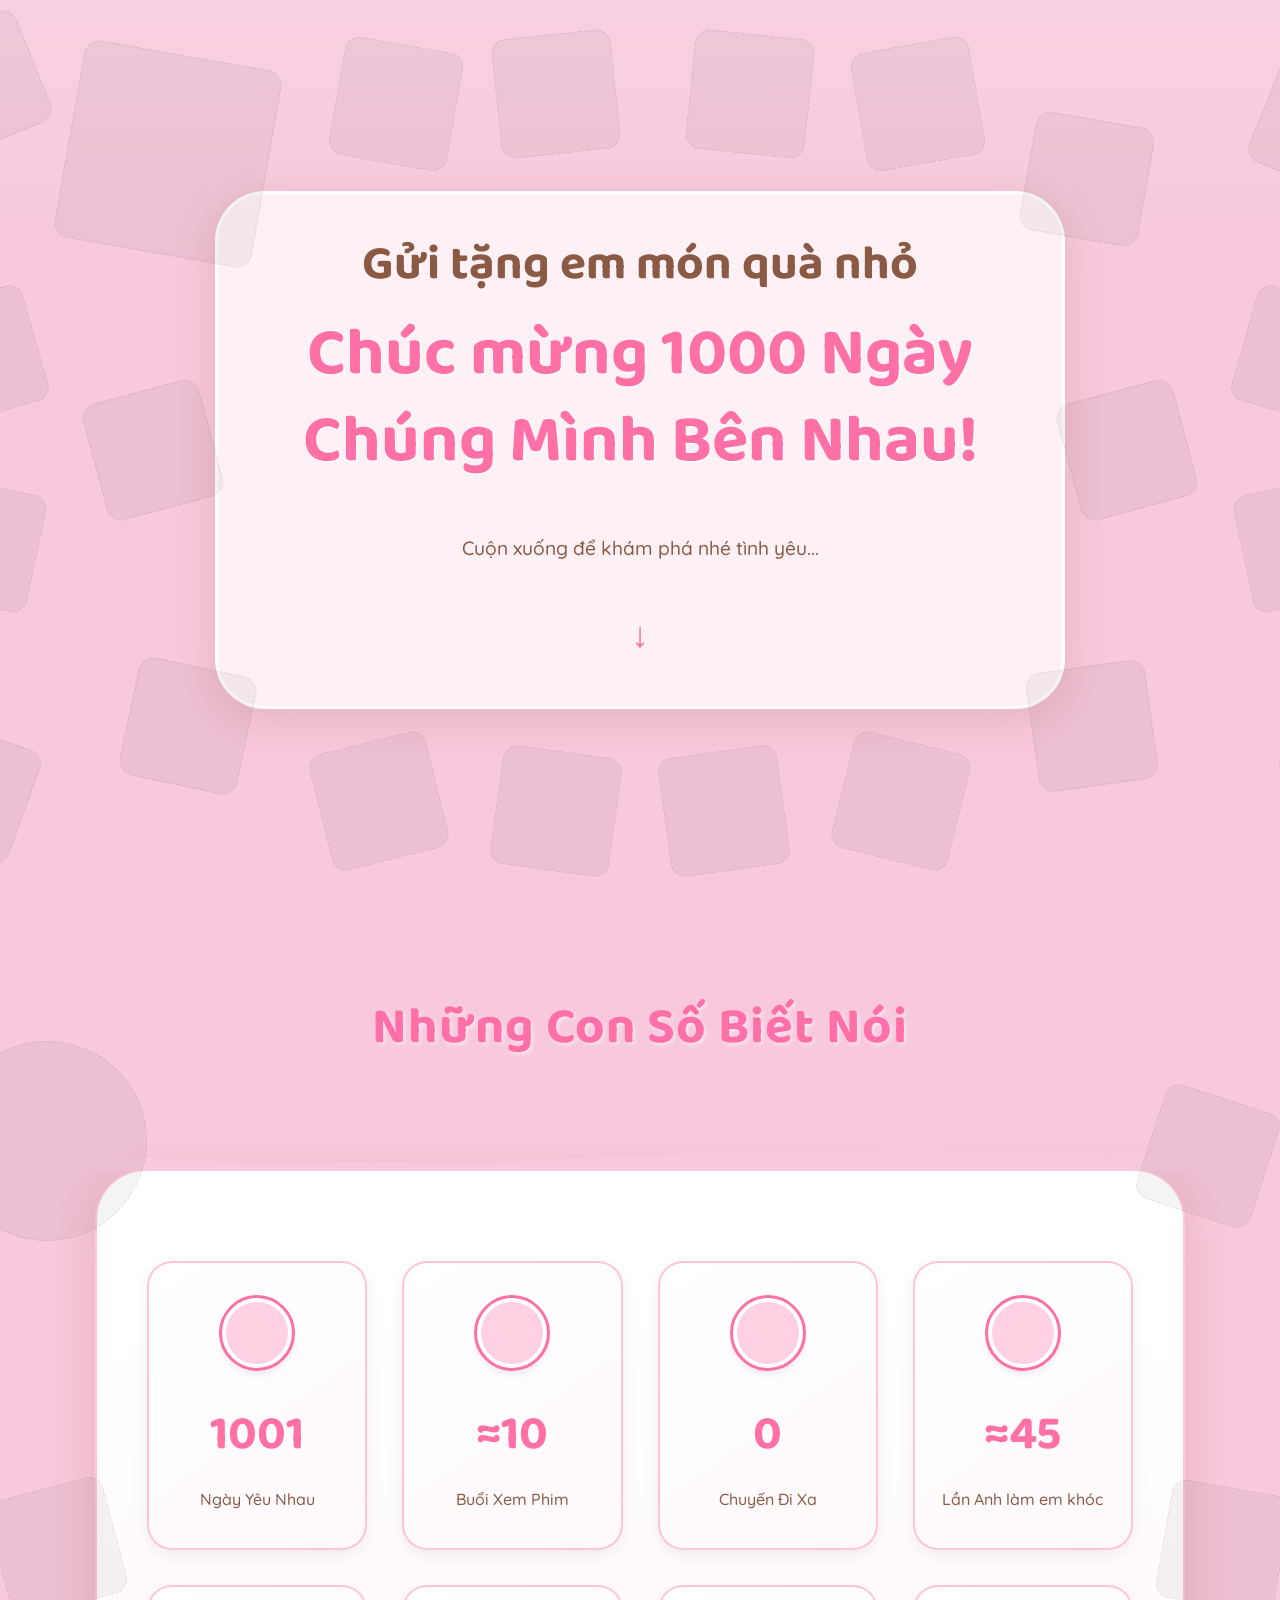
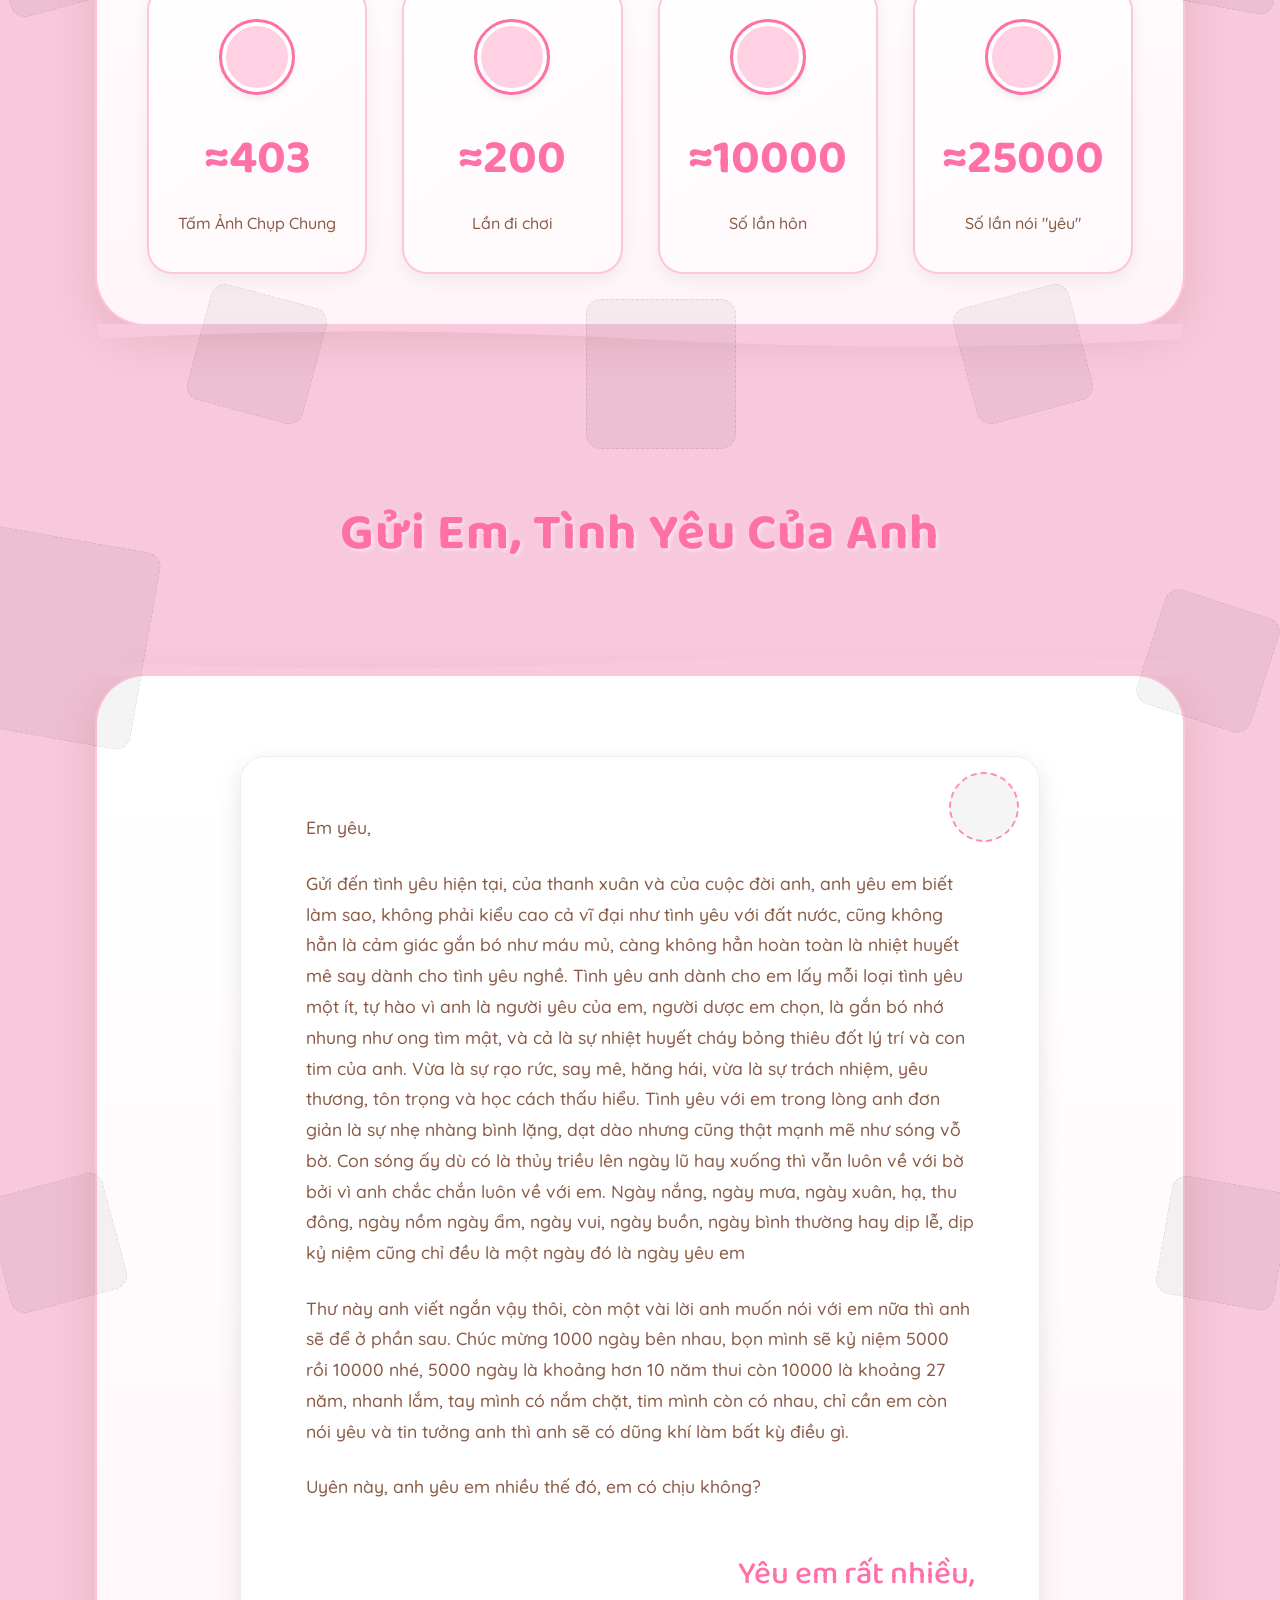
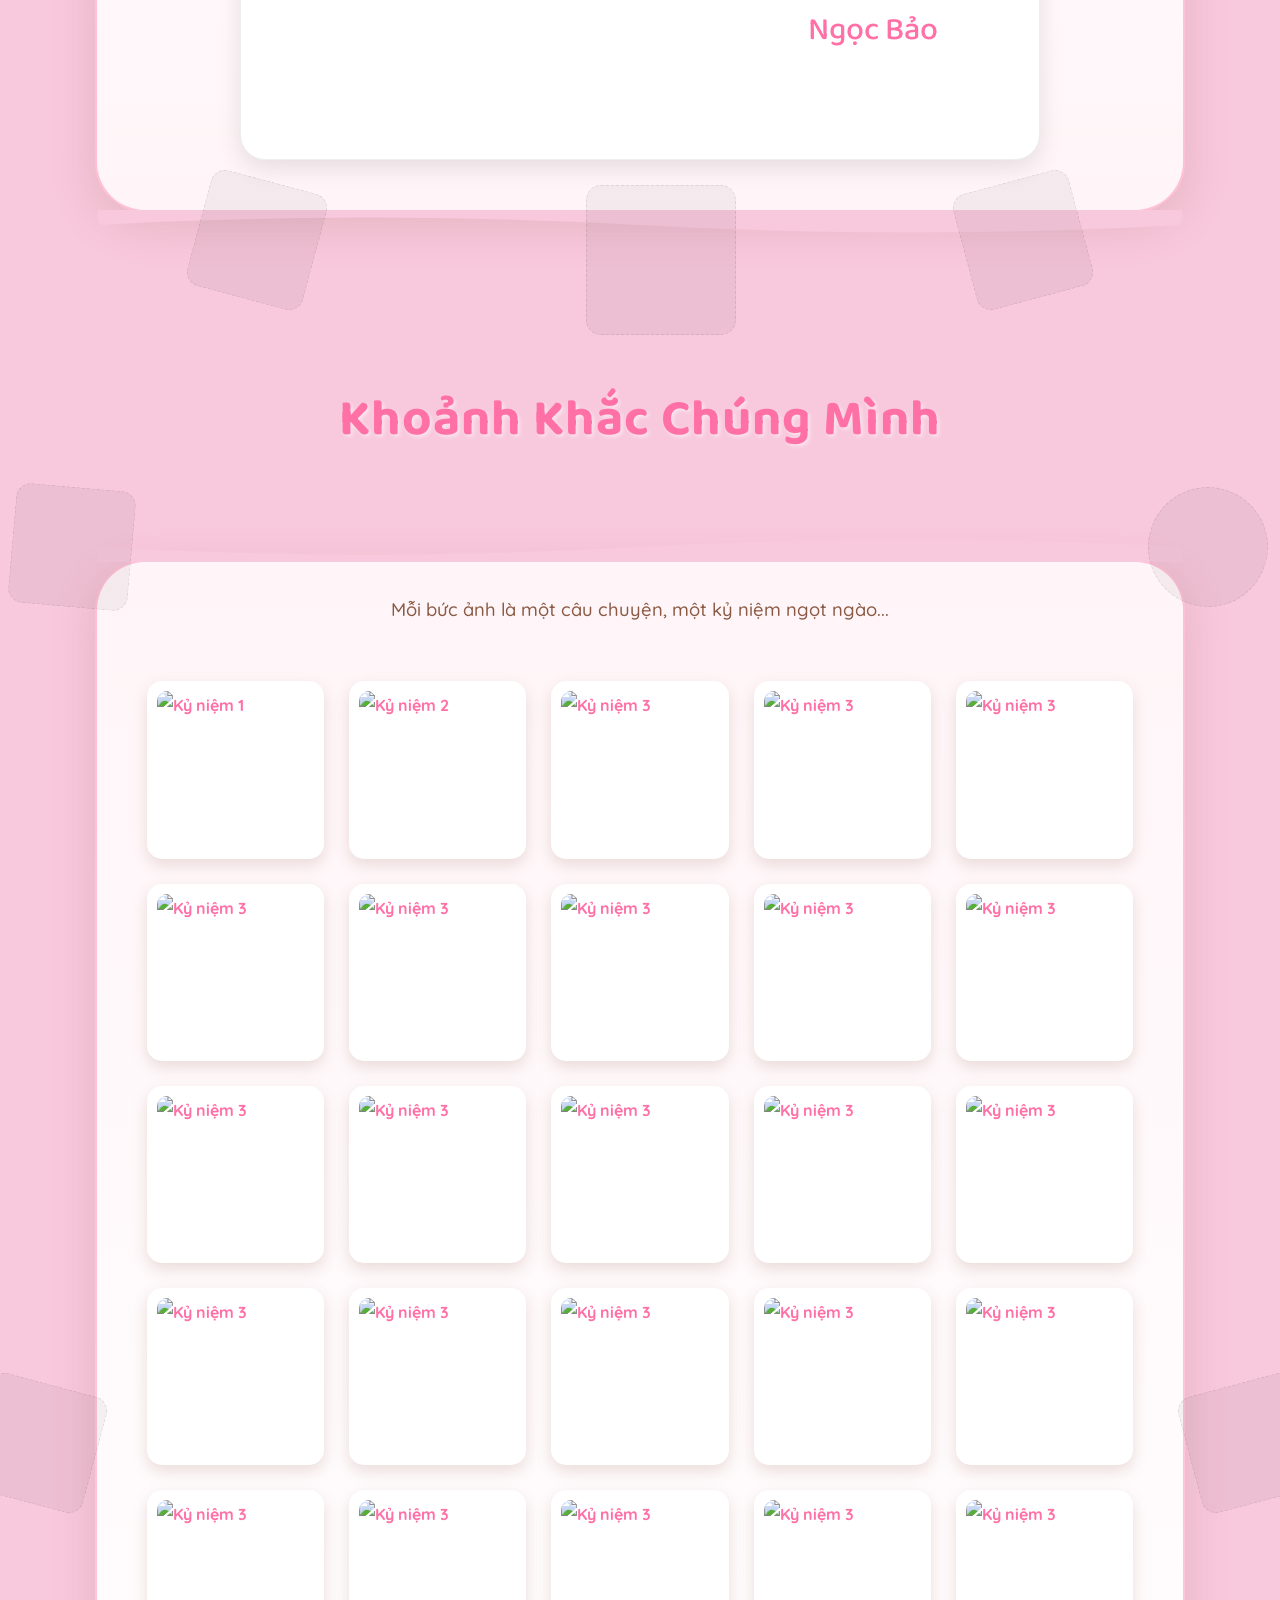
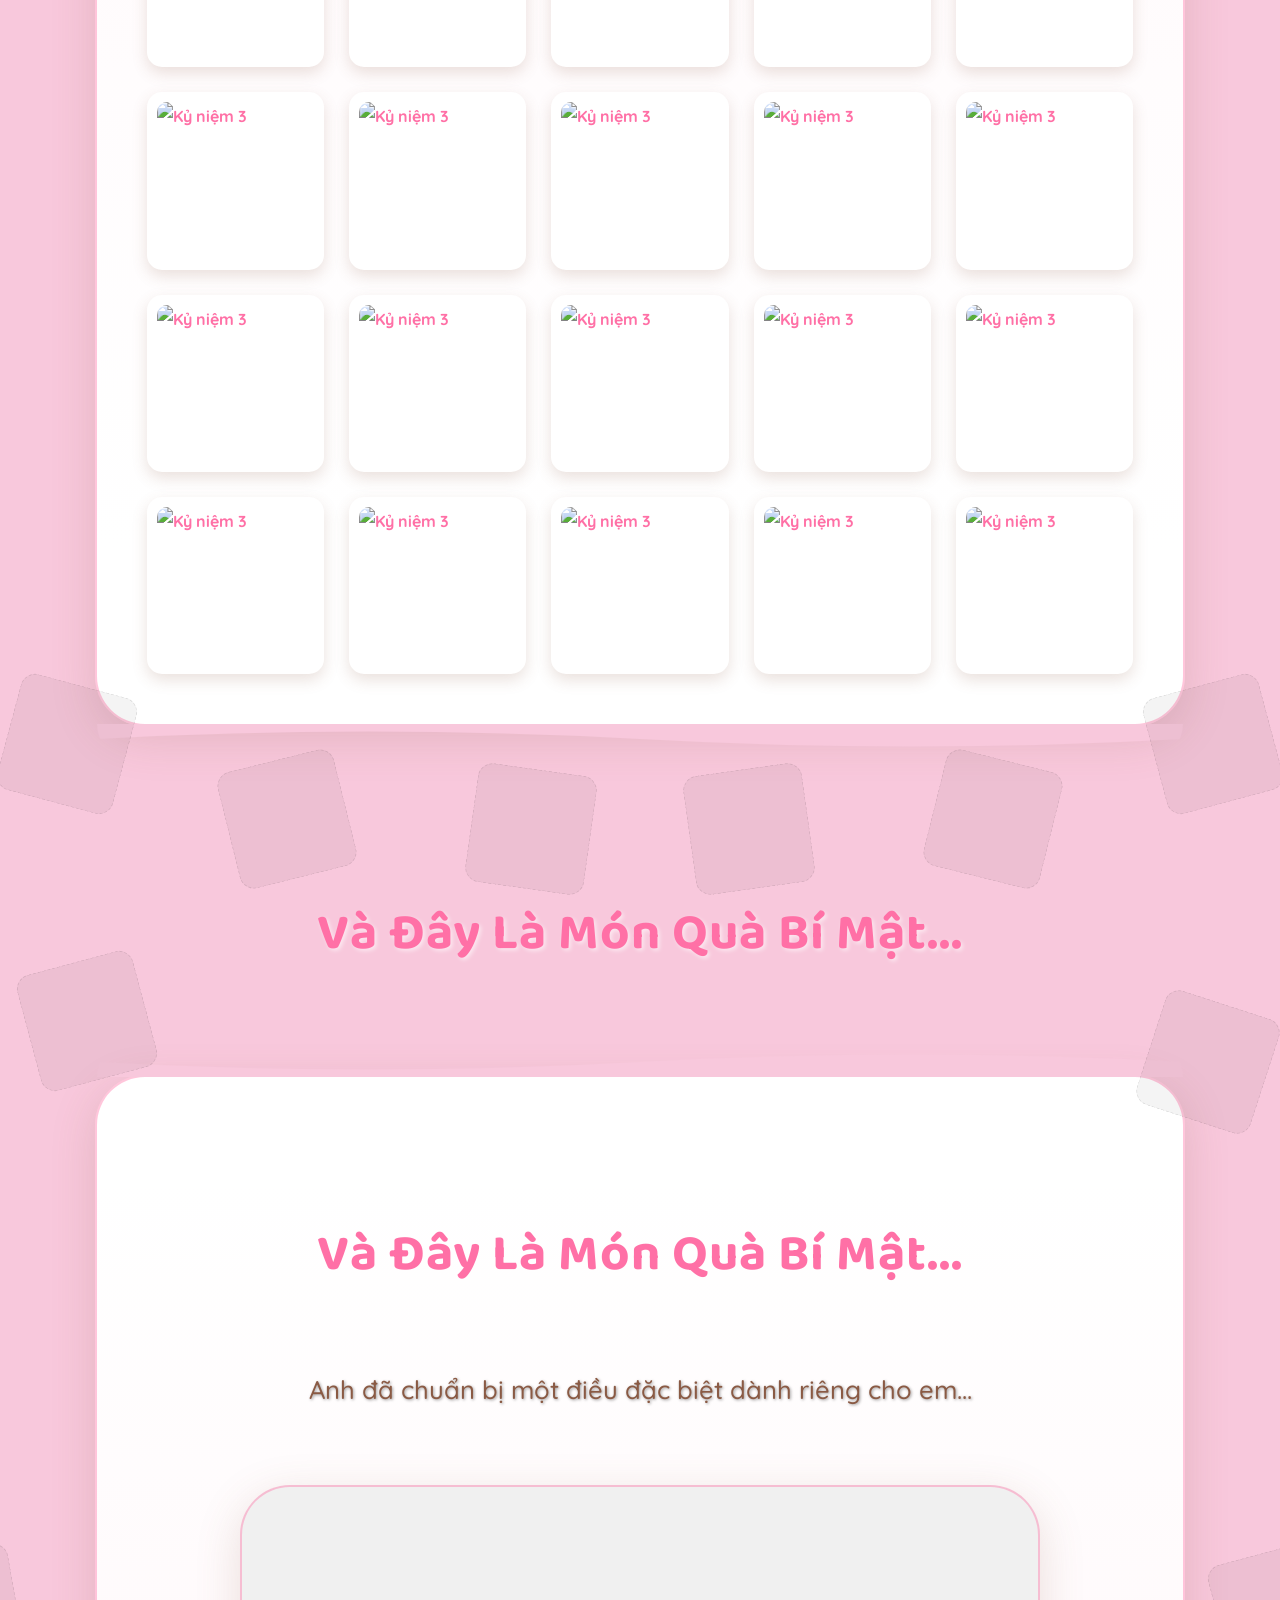
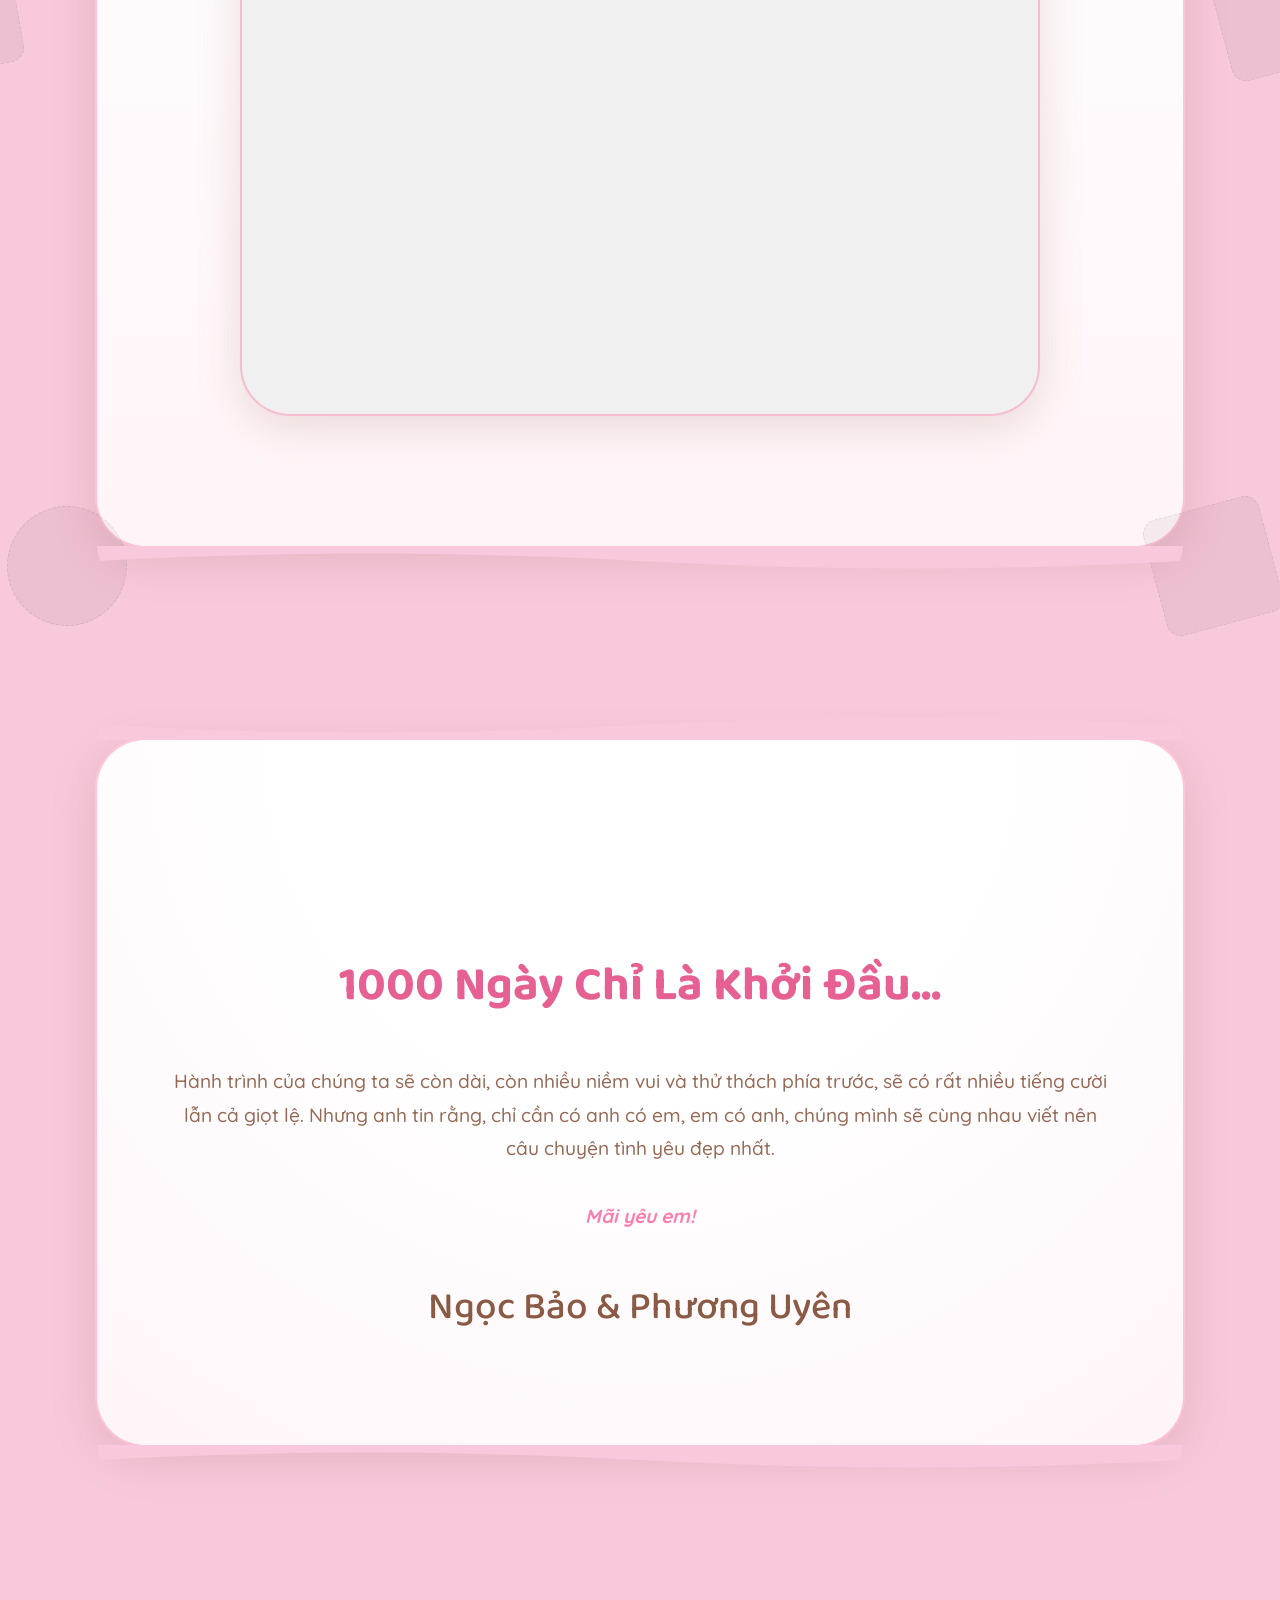
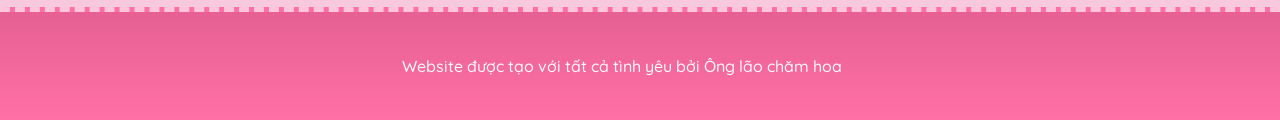
==== commit 1b67201d: "fix lỗi" ====
--- a/main.html
+++ b/main.html
@@ -159,7 +159,7 @@
                     <p>Thư này anh viết ngắn vậy thôi, còn một vài lời anh muốn nói với em nữa thì anh sẽ để ở phần sau. Chúc mừng 1000 ngày bên nhau, bọn mình sẽ kỷ niệm 5000 rồi 10000 nhé, 5000 ngày là khoảng hơn 10 năm thui còn 10000 là khoảng 27 năm, nhanh lắm, tay mình có nắm chặt, tim mình còn có nhau, chỉ cần em còn nói yêu và tin tưởng anh thì anh sẽ có dũng khí làm bất kỳ điều gì.</p>
                     <p>Uyên này, anh yêu em nhiều thế đó, em có chịu không?</p>
                     <p class="signature">Yêu em rất nhiều,<br>
-                        [Tên của bạn] <span class="letter-signature-heart"></span> <!-- Trái tim nhỏ thay emoji (Đã có) -->
+                        Ngọc Bảo <span class="letter-signature-heart"></span> <!-- Trái tim nhỏ thay emoji (Đã có) -->
                     </p>
                 </article>
             </div>
